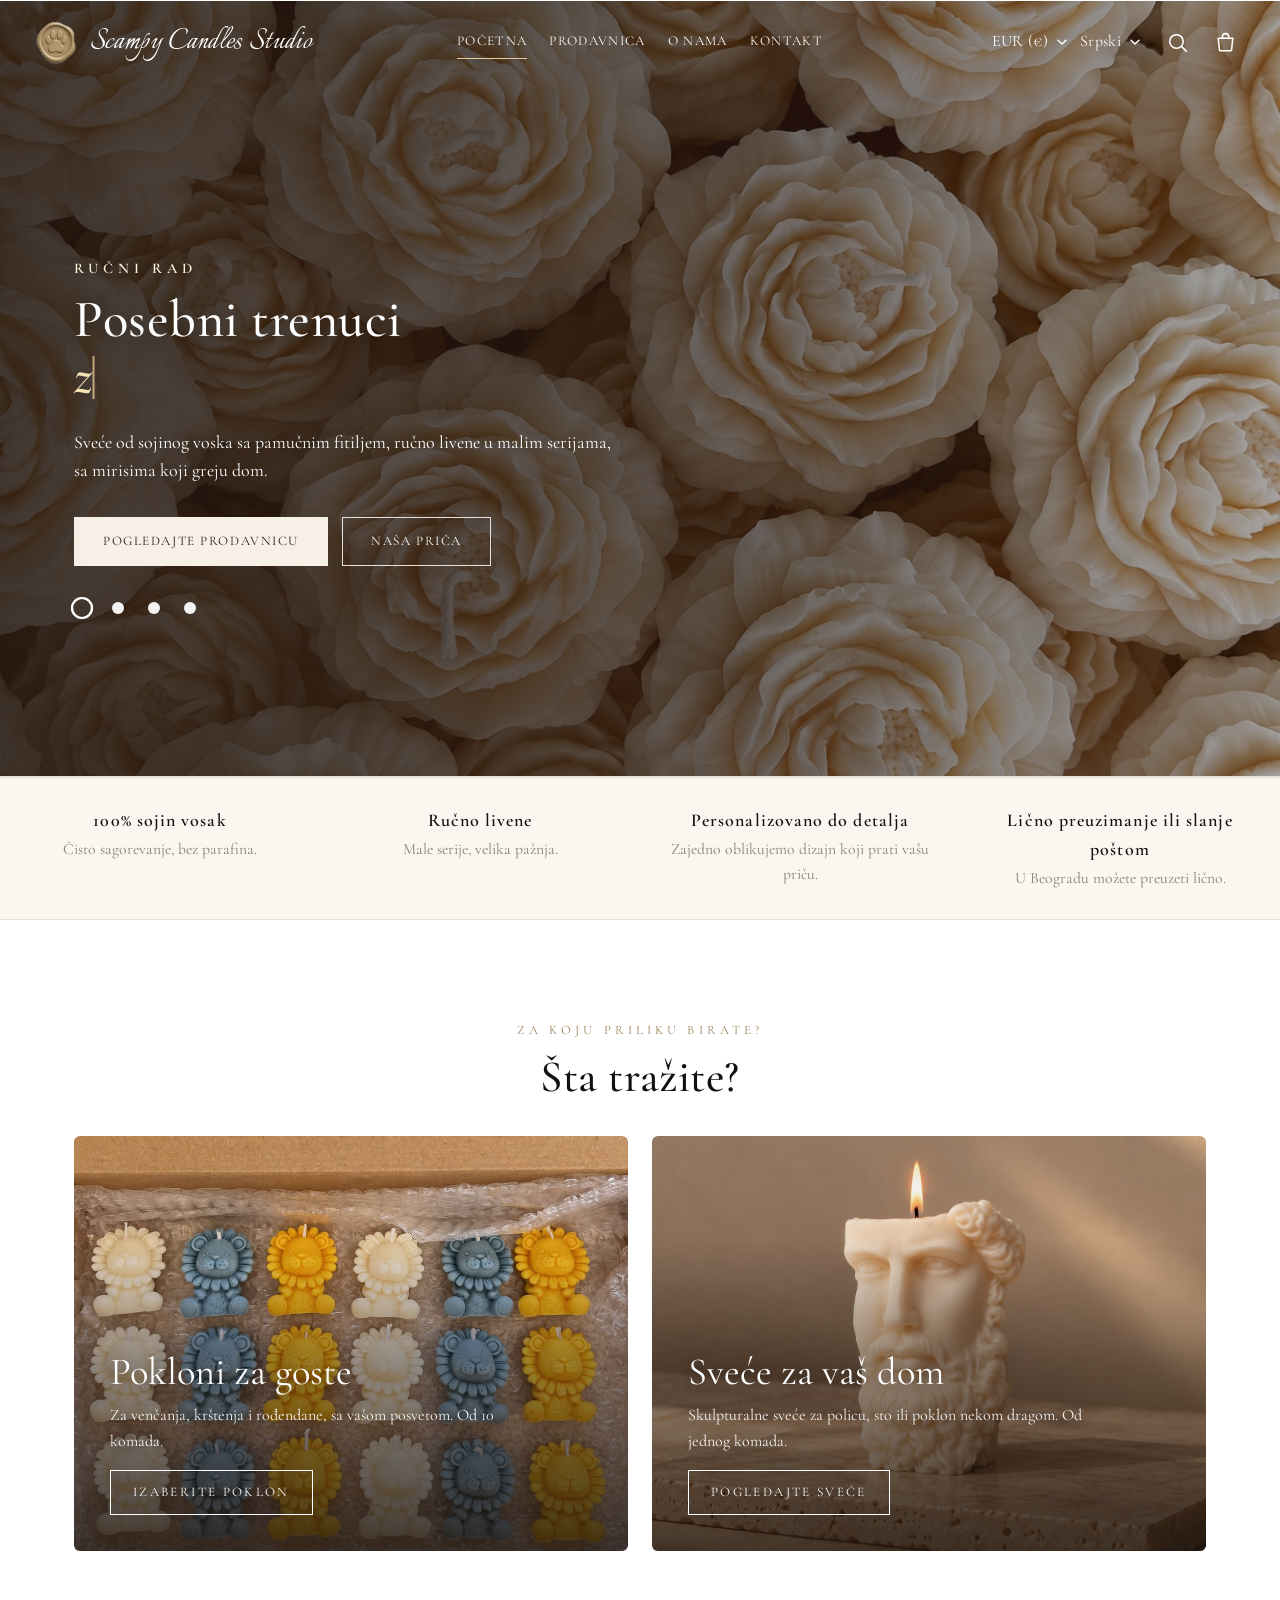
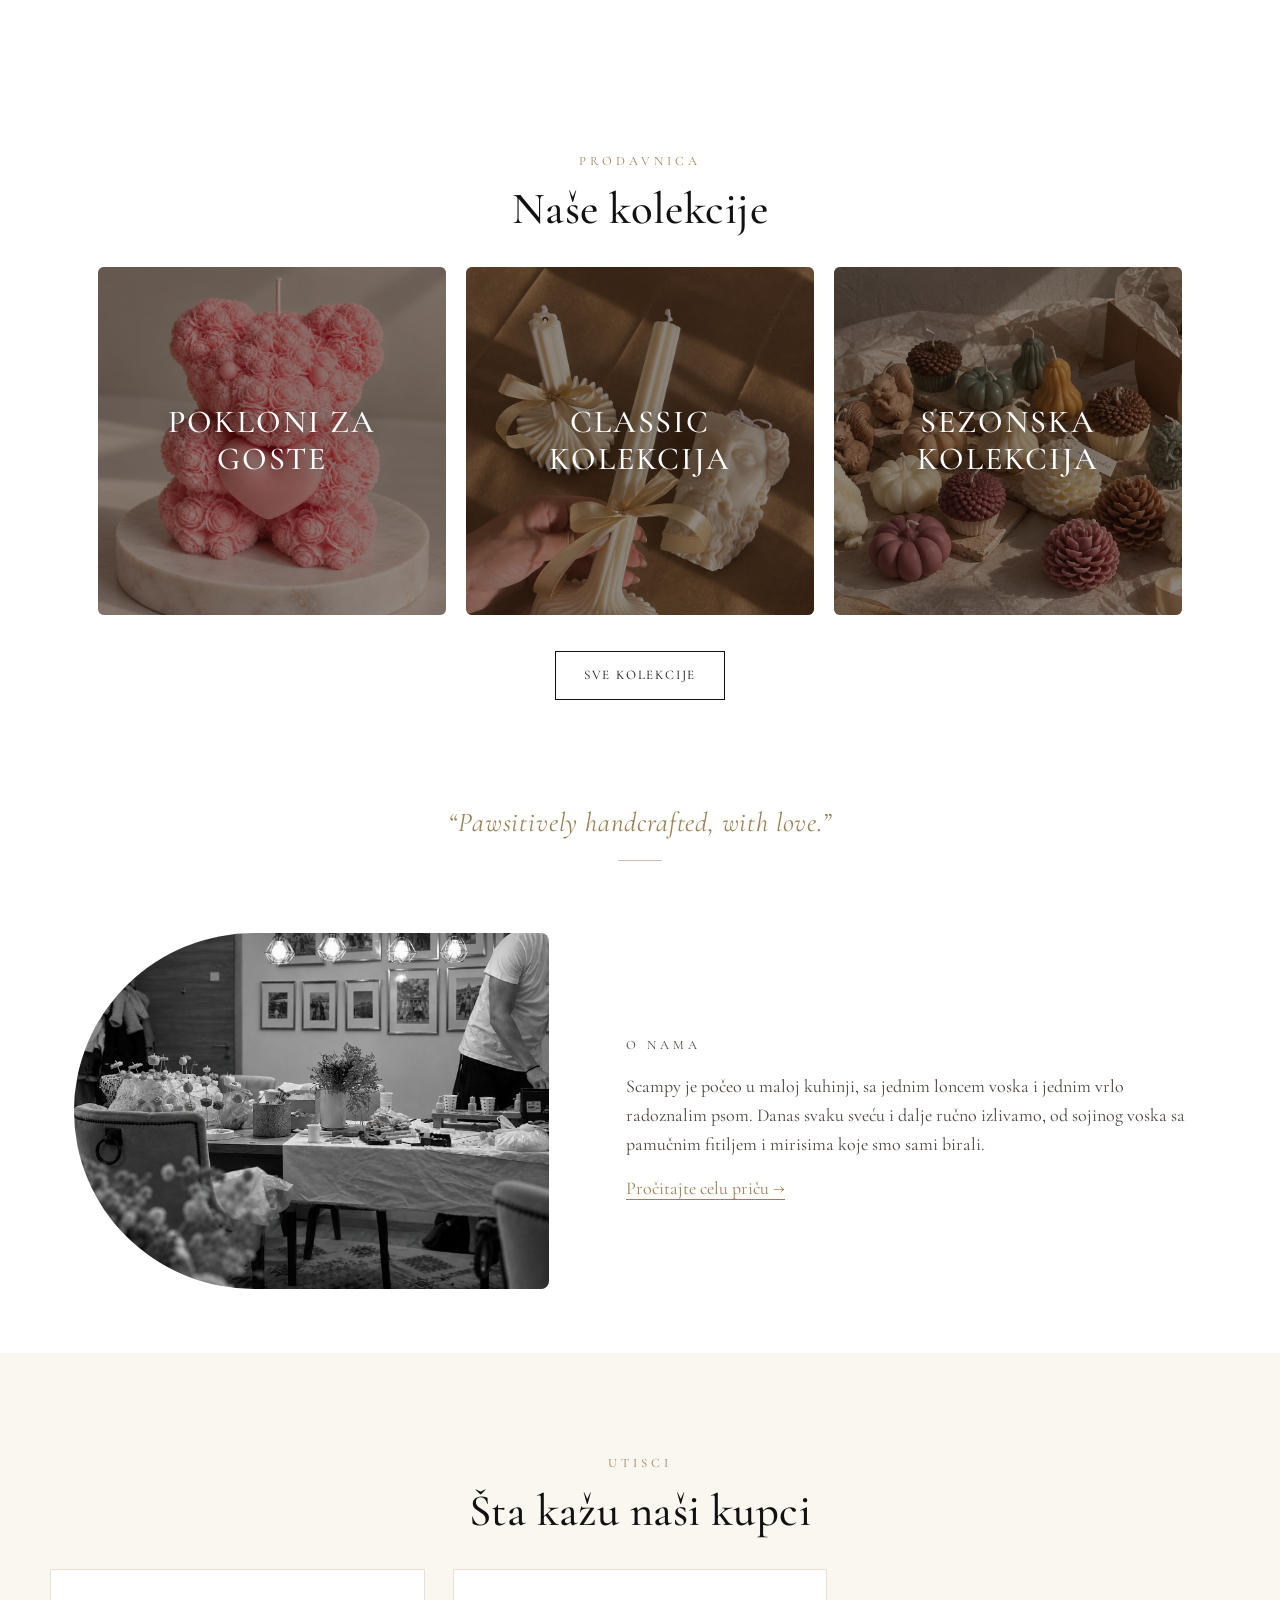
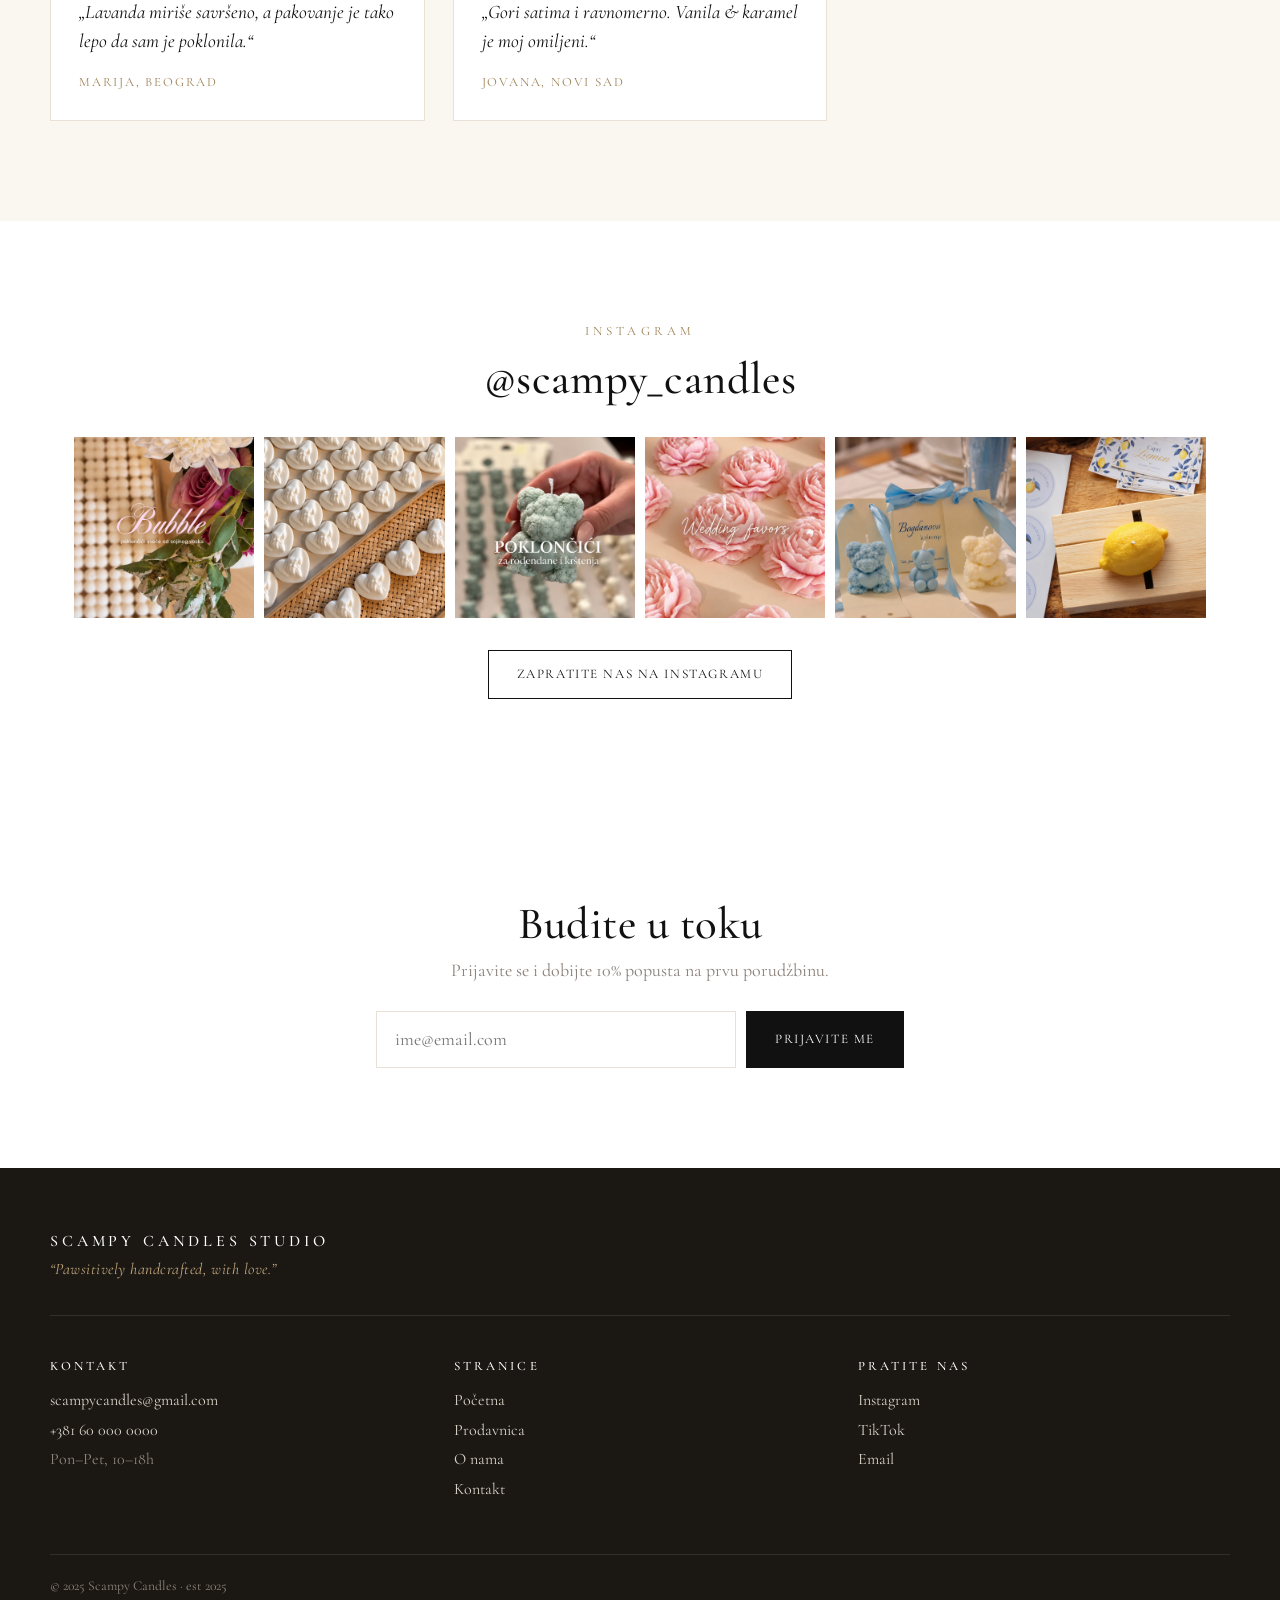
==== index.html @ 550a3b6f "feat: 'Šta tražite?' on the home page: two photo cards, gifts for guests or candles for the home Co-" ====
<!doctype html>
<html lang="sr">
<head>
  <meta charset="utf-8">
  <meta name="viewport" content="width=device-width, initial-scale=1">
  <link rel="icon" href="assets/seal.png">
  <title>Scampy Candles · Ručno rađene sojine sveće</title>
  <meta name="description" content="Ručno rađene sojine sveće. Pawsitively handcrafted, with love.">
  <link rel="preconnect" href="https://fonts.googleapis.com">
  <link rel="preconnect" href="https://fonts.gstatic.com" crossorigin>
  <link href="https://fonts.googleapis.com/css2?family=Cormorant+Garamond:ital,wght@0,400;0,500;0,600;1,400&family=Italianno&display=swap" rel="stylesheet">
  <link rel="stylesheet" href="style.css">
  <script src="i18n.js"></script>
  <!-- First visit in this browser session: the hero title types itself in (pages.js) -->
  <script>try { if (!sessionStorage.getItem('sc.typed') && !matchMedia('(prefers-reduced-motion: reduce)').matches) document.documentElement.classList.add('type-intro'); } catch (e) {}</script>
</head>
<body data-page="home">

  <header class="header" id="site-header"></header>

  <main>
    <div class="hero-wrap hero-wrap--photo">
      <div class="hero-bg" aria-hidden="true"><span style="background-image:url(assets/hero/hero1-landscape.jpg)"></span><span style="background-image:url(assets/hero/hero2-landscape.jpg)"></span><span style="background-image:url(assets/hero/hero3-landscape.jpg)"></span><span style="background-image:url(assets/hero/hero4-landscape.jpg)"></span></div>
    <section class="hero">
      <div class="hero__text">
        <p class="eyebrow">Ručni rad</p>
        <h2 class="hero__title">Posebni trenuci<br><em>zaslužuju posebne detalje.</em></h2>
        <p class="hero__lead">Sveće od sojinog voska sa pamučnim fitiljem, ručno livene u malim serijama, sa mirisima koji greju dom.</p>
        <div class="hero__cta">
          <a class="btn btn--solid" href="kolekcije.html">Pogledajte prodavnicu</a>
          <a class="btn btn--ghost" href="o-nama.html">Naša priča</a>
        </div>
        <div class="hero-dots" id="hero-dots" role="group" aria-label="Slike"></div>
      </div>
      <div class="hero__art" aria-hidden="true">
        <div class="hero__glow"></div>
        <img class="hero__seal" src="assets/seal.png" alt="" width="270" height="270">
        <span class="hero__est">est 2025</span>
      </div>
    </section>
    </div>

    <section class="features" aria-label="Zašto Scampy">
      <div><strong>100% sojin vosak</strong><span>Čisto sagorevanje, bez parafina.</span></div>
      <div><strong>Ručno livene</strong><span>Male serije, velika pažnja.</span></div>
      <div><strong>Personalizovano do detalja</strong><span>Zajedno oblikujemo dizajn koji prati vašu priču.</span></div>
      <div><strong>Lično preuzimanje ili slanje poštom</strong><span>U Beogradu možete preuzeti lično.</span></div>
    </section>

    <!-- Two ways in: candles as gifts for guests, or candles for your own home -->
    <section class="section paths">
      <header class="section__head">
        <p class="eyebrow">Za koju priliku birate?</p>
        <h2 class="section__title">Šta tražite?</h2>
      </header>
      <div class="paths__grid">
        <a class="path" href="prodavnica.html?c=pokloni">
          <img src="assets/products/lavic-4.jpg" alt="" loading="lazy" style="--pos: 50% 78%">
          <span class="path__body">
            <span class="path__name">Pokloni za goste</span>
            <span class="path__text">Za venčanja, krštenja i rođendane, sa vašom posvetom. Od 10 komada.</span>
            <span class="path__btn">Izaberite poklon</span>
          </span>
        </a>
        <a class="path" href="prodavnica.html?c=classic">
          <img src="assets/products/zevs-1.jpg" alt="" loading="lazy" style="--pos: 50% 62%">
          <span class="path__body">
            <span class="path__name">Sveće za vaš dom</span>
            <span class="path__text">Skulpturalne sveće za policu, sto ili poklon nekom dragom. Od jednog komada.</span>
            <span class="path__btn">Pogledajte sveće</span>
          </span>
        </a>
      </div>
    </section>

    <section class="section">
      <header class="section__head">
        <p class="eyebrow">Prodavnica</p>
        <h2 class="section__title">Naše kolekcije</h2>
      </header>
      <div class="collections" id="home-collections"></div>
      <p class="center"><a class="btn btn--ghost" href="kolekcije.html">Sve kolekcije</a></p>
    </section>

    <p class="motto">“Pawsitively handcrafted, with love.”</p>

    <section class="story story--compact">
      <div class="story__art">
        <img src="assets/o-nama-radionica-cb.jpg" alt="Sto u radionici prepun ručno rađenih sveća u obliku cveća" loading="lazy">
      </div>
      <div class="story__text">
        <p class="eyebrow">O nama</p>
        <p>Scampy je počeo u maloj kuhinji, sa jednim loncem voska i jednim vrlo radoznalim psom. Danas svaku sveću i dalje ručno izlivamo, od sojinog voska sa pamučnim fitiljem i mirisima koje smo sami birali.</p>
        <p><a class="link" href="o-nama.html">Pročitajte celu priču →</a></p>
      </div>
    </section>

    <section class="section section--tint" aria-label="Utisci">
      <header class="section__head">
        <p class="eyebrow">Utisci</p>
        <h2 class="section__title">Šta kažu naši kupci</h2>
      </header>
      <div class="quotes">
        <blockquote><p>„Lavanda miriše savršeno, a pakovanje je tako lepo da sam je poklonila.“</p><cite>Marija, Beograd</cite></blockquote>
        <blockquote><p>„Gori satima i ravnomerno. Vanila&nbsp;&amp;&nbsp;karamel je moj omiljeni.“</p><cite>Jovana, Novi Sad</cite></blockquote>
      </div>
    </section>

    <section class="section insta" aria-label="Instagram">
      <header class="section__head">
        <p class="eyebrow">Instagram</p>
        <h2 class="section__title">@scampy_candles</h2>
      </header>
      <div class="insta__grid" id="insta"></div>
      <p class="center"><a class="btn btn--ghost" href="https://www.instagram.com/scampy_candles/" target="_blank" rel="noopener">Zapratite nas na Instagramu</a></p>
    </section>

    <section class="newsletter">
      <h2 class="section__title">Budite u toku</h2>
      <p>Prijavite se i dobijte 10% popusta na prvu porudžbinu.</p>
      <form class="newsletter__form" id="newsletter">
        <input type="email" required placeholder="ime@email.com" aria-label="Email">
        <button class="btn btn--solid" type="submit">Prijavite me</button>
      </form>
      <p class="newsletter__ok" id="newsletter-ok" hidden>Hvala! Javljamo se uskoro 🐾</p>
    </section>
  </main>

  <footer class="footer" id="site-footer"></footer>

  <script src="site.js"></script>
  <script src="pages.js"></script>
</body>
</html>
---- style.css ----
:root {
  --bg: #ffffff;
  --ink: #111111;
  --muted: #8a7f78;
  --gold: #c2a67b;
  --ease: cubic-bezier(.22, .61, .36, 1);
}

* { box-sizing: border-box; margin: 0; padding: 0; }

html { height: 100%; }
body { min-height: 100%; }

body {
  background: var(--bg);
  color: var(--ink);
  font-family: "Cormorant Garamond", Georgia, serif;
}

/* ---------- Base ---------- */

:root {
  --cream: #faf6f0;
  --line: #e9e1d5;
  --gold-deep: #9c8156;
  --display: "Cormorant Garamond", Georgia, serif;
  --maxw: 1180px;
  --header-h: 68px;
}

html { scroll-behavior: smooth; scroll-padding-top: calc(var(--header-h) + 8px); }
body { font-size: 1.125rem; line-height: 1.6; -webkit-font-smoothing: antialiased; }
body.no-scroll { overflow: hidden; }
a { color: inherit; text-decoration: none; }
img { display: block; max-width: 100%; }
button { font: inherit; color: inherit; cursor: pointer; background: none; border: 0; }
.muted { color: var(--muted); }

.eyebrow {
  font-size: .8rem;
  letter-spacing: .32em;
  text-transform: uppercase;
  color: var(--gold-deep);
  margin-bottom: 12px;
}

.btn {
  display: inline-flex;
  align-items: center;
  justify-content: center;
  padding: 13px 28px;
  border: 1px solid var(--ink);
  letter-spacing: .12em;
  text-transform: uppercase;
  font-size: .82rem;
  transition: background .25s, color .25s, border-color .25s;
}
.btn--solid { background: var(--ink); color: #fff; }
.btn--solid:hover { background: var(--gold-deep); border-color: var(--gold-deep); }
.btn--ghost:hover { background: var(--ink); color: #fff; }
.btn--small { padding: 8px 16px; font-size: .72rem; }
.btn--small:hover { background: var(--ink); color: #fff; }
.btn--block { width: 100%; }
.btn:disabled { opacity: .4; cursor: not-allowed; }

.icon-btn {
  position: relative;
  display: grid;
  place-items: center;
  width: 40px;
  height: 40px;
  border-radius: 50%;
  transition: background .2s;
}
.icon-btn:hover { background: var(--cream); }

:focus-visible { outline: 2px solid var(--gold-deep); outline-offset: 2px; }

/* ---------- Header ---------- */

.header {
  position: sticky;
  top: 0;
  z-index: 50;
  background: rgba(255, 255, 255, .88);
  backdrop-filter: saturate(1.4) blur(12px);
  -webkit-backdrop-filter: saturate(1.4) blur(12px);
  border-bottom: 1px solid transparent;
  transition: border-color .25s, box-shadow .25s;
}
.header.is-scrolled { border-color: var(--line); box-shadow: 0 4px 20px rgba(60, 40, 10, .05); }

.header__bar {
  height: var(--header-h);
  padding: 0 clamp(16px, 2.5vw, 32px);
  display: grid;
  grid-template-columns: auto 1fr auto;
  align-items: center;
  gap: 16px;
}

.brand { display: flex; align-items: center; gap: 10px; grid-column: 1; grid-row: 1; }
.brand span { font-family: var(--display); font-size: 1.55rem; font-weight: 600; letter-spacing: .04em; line-height: 1; white-space: nowrap; }

.nav { grid-column: 2; grid-row: 1; display: flex; gap: 28px; margin-left: clamp(20px, 4vw, 56px); }
.nav a {
  position: relative;
  font-size: .85rem;
  letter-spacing: .16em;
  text-transform: uppercase;
  padding: 6px 0;
}
.nav a::after {
  content: "";
  position: absolute; left: 0; right: 100%; bottom: 0;
  height: 1px; background: var(--gold-deep);
  transition: right .3s var(--ease);
}
.nav a:hover::after, .nav a.is-active::after { right: 0; }

.header__actions { grid-column: 3; grid-row: 1; justify-self: end; display: flex; align-items: center; gap: 4px; }

.currency {
  display: inline-flex;
  border: 1px solid var(--line);
  border-radius: 999px;
  padding: 2px;
  margin-right: 8px;
}
.currency button {
  padding: 4px 11px;
  border-radius: 999px;
  font-size: .72rem;
  letter-spacing: .1em;
  color: var(--muted);
  transition: background .2s, color .2s;
}
.currency button.is-active { background: var(--ink); color: #fff; }

.cart-count {
  position: absolute;
  top: 2px; right: 0;
  min-width: 18px; height: 18px;
  padding: 0 5px;
  border-radius: 9px;
  background: var(--gold-deep);
  color: #fff;
  font-size: .7rem;
  line-height: 18px;
  text-align: center;
}
.cart-btn.bump { animation: bump .4s var(--ease); }
@keyframes bump { 40% { transform: scale(1.18); } }

.menu-btn { display: none; }

.search { border-top: 1px solid var(--line); background: #fff; }
.search[hidden] { display: none; }
.search input {
  display: block;
  width: 100%;
  max-width: var(--maxw);
  margin: 0 auto;
  padding: 16px 24px;
  border: 0;
  outline: 0;
  font: inherit;
  font-style: italic;
  background: transparent;
}

/* ---------- Hero ---------- */

.hero {
  max-width: var(--maxw);
  margin: 0 auto;
  padding: clamp(48px, 9vw, 110px) 24px clamp(48px, 8vw, 90px);
  display: grid;
  grid-template-columns: 1.1fr .9fr;
  align-items: center;
  gap: 40px;
}
.hero__title {
  font-family: var(--display);
  font-weight: 400;
  font-size: clamp(3.2rem, 8.5vw, 6.8rem);
  line-height: 1.02;
  margin-bottom: 22px;
}
.hero__title em { font-style: italic; color: var(--gold-deep); }
.hero__lead { max-width: 30em; color: #4b443d; margin-bottom: 32px; }
.hero__cta { display: flex; flex-wrap: wrap; gap: 14px; }

.hero__art { position: relative; display: grid; place-items: center; aspect-ratio: 1; }
.hero__glow {
  position: absolute; inset: 6%;
  border-radius: 50%;
  background: radial-gradient(circle at 50% 45%, #f6ead3 0%, #faf6f0 55%, transparent 72%);
}
.hero__seal {
  position: relative;
  width: 58%;
  filter: drop-shadow(0 22px 30px rgba(150, 120, 70, .28));
  animation: float 6s ease-in-out infinite;
}
.hero__est {
  position: absolute; bottom: 8%;
  font-style: italic; letter-spacing: .1em; color: var(--muted);
}
@keyframes float { 50% { transform: translateY(-10px) rotate(2deg); } }

/* ---------- Features ---------- */

.features {
  background: var(--cream);
  border-block: 1px solid var(--line);
  display: grid;
  grid-template-columns: repeat(4, 1fr);
  max-width: none;
}
.features > div {
  padding: 28px 20px;
  text-align: center;
  display: flex; flex-direction: column; gap: 2px;
}
.features strong { font-weight: 600; letter-spacing: .06em; }
.features span { color: var(--muted); font-size: .98rem; }

/* ---------- Sections ---------- */

.section { max-width: var(--maxw); margin: 0 auto; padding: clamp(56px, 8vw, 100px) 24px; }
.section--tint { max-width: none; background: var(--cream); }
.section--tint > * { max-width: var(--maxw); margin-inline: auto; }
.section__head { text-align: center; margin-bottom: 32px; }
.section__title {
  font-family: var(--display);
  font-weight: 400;
  font-size: clamp(2.3rem, 5vw, 3.4rem);
  line-height: 1.15;
}

/* ---------- Shop ---------- */

.filters { display: flex; flex-wrap: wrap; justify-content: center; gap: 10px; margin-bottom: 36px; }
.chip {
  padding: 7px 18px;
  border: 1px solid var(--line);
  border-radius: 999px;
  font-size: .85rem;
  letter-spacing: .08em;
  transition: all .2s;
}
.chip:hover { border-color: var(--gold-deep); }
.chip.is-active { background: var(--ink); border-color: var(--ink); color: #fff; }

.grid { display: grid; grid-template-columns: repeat(3, 1fr); gap: 28px; }
.empty { text-align: center; color: var(--muted); font-style: italic; }

.card { display: flex; flex-direction: column; }
.card__media {
  position: relative;
  aspect-ratio: 1;
  display: grid; place-items: center;
  background: color-mix(in srgb, var(--tone) 28%, #fff);
  overflow: hidden;
}
.card__media svg { width: 56%; transition: transform .5s var(--ease); }
.card:hover .card__media svg { transform: scale(1.07) translateY(-4px); }
.card__tag {
  position: absolute; top: 14px; left: 14px;
  background: #fff; padding: 3px 12px;
  font-size: .68rem; letter-spacing: .16em; text-transform: uppercase;
}
.card__body { padding: 16px 2px 0; }
.card__family { font-size: .78rem; letter-spacing: .14em; text-transform: uppercase; color: var(--muted); }
.card__name { font-size: 1.35rem; font-weight: 500; line-height: 1.25; margin: 2px 0 10px; }
.card__row { display: flex; align-items: center; justify-content: space-between; gap: 12px; }
.card__price { font-size: 1.15rem; font-weight: 600; }

/* ---------- Story ---------- */

.story {
  max-width: var(--maxw);
  margin: 0 auto;
  padding: clamp(56px, 8vw, 100px) 24px;
  display: grid;
  grid-template-columns: .9fr 1.1fr;
  gap: clamp(32px, 6vw, 80px);
  align-items: center;
}
.story__art {
  aspect-ratio: 1;
  display: grid; place-items: center;
  background: linear-gradient(145deg, #f3e7d0, #e7d3ad);
  border-radius: 50% 50% 8px 8px / 38% 38% 8px 8px;
}
.paw { width: 42%; color: rgba(255, 255, 255, .85); }
.story__text p { margin-top: 16px; color: #4b443d; }
.stats { display: flex; gap: 36px; list-style: none; margin-top: 32px; }
.stats strong { display: block; font-size: 2rem; font-weight: 500; line-height: 1.1; color: var(--gold-deep); }
.stats span { font-size: .85rem; letter-spacing: .1em; text-transform: uppercase; color: var(--muted); }

/* ---------- Quotes ---------- */

.quotes { display: grid; grid-template-columns: repeat(3, 1fr); gap: 28px; }
.quotes blockquote { background: #fff; border: 1px solid var(--line); padding: 28px; }
.quotes p { font-size: 1.2rem; font-style: italic; line-height: 1.5; }
.quotes cite { display: block; margin-top: 16px; font-style: normal; font-size: .8rem; letter-spacing: .14em; text-transform: uppercase; color: var(--gold-deep); }

/* ---------- Newsletter ---------- */

.newsletter { text-align: center; padding: clamp(56px, 8vw, 100px) 24px; }
.newsletter p { color: var(--muted); margin-top: 6px; }
.newsletter__form { display: flex; justify-content: center; gap: 10px; margin-top: 26px; flex-wrap: wrap; }
.newsletter__form input {
  width: min(360px, 100%);
  padding: 13px 18px;
  border: 1px solid var(--line);
  font: inherit;
  outline: 0;
}
.newsletter__form input:focus { border-color: var(--gold-deep); }
.newsletter__form[hidden], .newsletter__ok[hidden] { display: none; }
.newsletter__ok { color: var(--gold-deep) !important; font-size: 1.2rem; margin-top: 24px; }

/* ---------- Footer ---------- */

.footer { background: #1b1814; color: #d9d2c7; padding: 64px 24px 28px; }
.footer__grid { max-width: var(--maxw); margin: 0 auto; display: grid; grid-template-columns: 1.4fr 1fr 1fr 1fr; gap: 32px; }
.footer__brand { font-family: var(--display); font-size: 2.2rem; color: #fff; line-height: 1.2; }
.footer h3 { font-weight: 500; font-size: .8rem; letter-spacing: .24em; text-transform: uppercase; color: #fff; margin-bottom: 12px; }
.footer p { margin-bottom: 4px; font-size: 1rem; }
.footer a:hover { color: #fff; text-decoration: underline; }
.footer .muted { color: #8f877b; }
.footer__copy { max-width: var(--maxw); margin: 48px auto 0; padding-top: 20px; border-top: 1px solid #332e27; font-size: .85rem !important; color: #8f877b; }

/* ---------- Cart drawer ---------- */

.overlay {
  position: fixed; inset: 0; z-index: 60;
  background: rgba(20, 15, 8, .4);
  opacity: 0; transition: opacity .3s;
}
.overlay.is-on { opacity: 1; }
.overlay[hidden] { display: none; }

.drawer {
  position: fixed; top: 0; right: 0; bottom: 0; z-index: 70;
  width: min(420px, 100%);
  background: #fff;
  display: flex; flex-direction: column;
  transform: translateX(100%);
  visibility: hidden;
  transition: transform .35s var(--ease), visibility .35s;
}
.drawer.is-open { transform: none; visibility: visible; }
.drawer__head { display: flex; align-items: center; justify-content: space-between; padding: 18px 20px 18px 24px; border-bottom: 1px solid var(--line); }
.drawer__head h2 { font-family: var(--display); font-weight: 400; font-size: 2rem; }
.drawer__items { flex: 1; overflow-y: auto; padding: 8px 24px; }
.drawer__empty { text-align: center; color: var(--muted); margin-top: 80px; }
.drawer__foot { padding: 20px 24px 24px; border-top: 1px solid var(--line); }
.drawer__total { display: flex; justify-content: space-between; font-size: 1.2rem; margin-bottom: 14px; }
.drawer__note { text-align: center; font-size: .82rem; margin-top: 10px; }

.line { display: grid; grid-template-columns: 64px 1fr auto; gap: 14px; padding: 16px 0; border-bottom: 1px solid var(--line); }
.line__thumb { width: 64px; height: 64px; display: grid; place-items: center; background: color-mix(in srgb, var(--tone) 28%, #fff); }
.line__thumb svg { width: 70%; }
.line__info { display: flex; flex-direction: column; line-height: 1.3; }
.line__info .muted { font-size: .9rem; }
.line__sum { font-weight: 600; }
.qty { display: inline-flex; align-items: center; gap: 4px; margin-top: 8px; width: max-content; border: 1px solid var(--line); }
.qty button { width: 28px; height: 28px; font-size: 1.1rem; }
.qty button:hover { background: var(--cream); }
.qty span { min-width: 24px; text-align: center; font-size: .95rem; }

/* ---------- Toast ---------- */

.toast {
  position: fixed; left: 50%; bottom: 24px; z-index: 80;
  transform: translate(-50%, 20px);
  background: var(--ink); color: #fff;
  padding: 11px 22px; font-size: .95rem;
  opacity: 0; pointer-events: none;
  transition: opacity .25s, transform .25s;
}
.toast.is-on { opacity: 1; transform: translate(-50%, 0); }

/* ---------- Responsive ---------- */

@media (max-width: 960px) {
  .grid { grid-template-columns: repeat(2, 1fr); }
  .features { grid-template-columns: repeat(2, 1fr); }
  .quotes { grid-template-columns: 1fr; }
  .footer__grid { grid-template-columns: 1fr 1fr; }
}

@media (max-width: 820px) {
  .menu-btn { display: grid; grid-column: 4; grid-row: 1; margin-right: -8px; }
  .header__bar { grid-template-columns: auto 1fr auto auto; }
  .nav { margin-left: 0; }
  .nav {
    position: absolute; top: var(--header-h); left: 0; right: 0;
    flex-direction: column; gap: 0;
    background: #fff; border-bottom: 1px solid var(--line);
    padding: 8px 24px 16px;
    display: none;
  }
  .nav.is-open { display: flex; }
  .nav a { padding: 12px 0; }
  .nav a::after { display: none; }
  .hero { grid-template-columns: 1fr; text-align: center; }
  .hero__lead { margin-inline: auto; }
  .hero__cta { justify-content: center; }
  .hero__art { max-width: 340px; margin: 0 auto; order: -1; }
  .story { grid-template-columns: 1fr; }
  .story__art { max-width: 320px; margin: 0 auto; }
}

@media (max-width: 560px) {
  .brand span { display: none; }
  .header__bar { padding: 0 16px; }
  .currency { margin-right: 2px; }
  .grid { gap: 16px; }
  .card__row { flex-direction: column; align-items: flex-start; }
  .features { grid-template-columns: repeat(2, 1fr); }   /* phones: a 2 × 2 grid */
  .features > div { padding: 22px 12px; }
  /* dividers: thin gold lines that fade out towards their ends, with a small circle where they cross */
  .features { position: relative; grid-auto-rows: 1fr; }   /* equal rows, so the lines cross between them */
  .features::before, .features::after { content: ""; position: absolute; pointer-events: none; }
  .features::before {
    inset: 14px 0;
    background:
      linear-gradient(to bottom, transparent, rgba(194, 166, 123, .55) 30%, rgba(194, 166, 123, .55) 70%, transparent) center / 1px 100% no-repeat,
      linear-gradient(to right, transparent, rgba(194, 166, 123, .55) 25%, rgba(194, 166, 123, .55) 75%, transparent) center / calc(100% - 28px) 1px no-repeat;
  }
  .features::after {
    left: 50%; top: 50%; width: 9px; height: 9px; border-radius: 50%;
    transform: translate(-50%, -50%);
    background: var(--cream); border: 1px solid rgba(194, 166, 123, .8);
  }
  .features strong { font-size: .95rem; letter-spacing: .04em; line-height: 1.3; }
  .features span { font-size: .88rem; line-height: 1.4; margin-top: 4px; }
  .stats { gap: 22px; }
}

@media (prefers-reduced-motion: reduce) {
  .hero__seal { animation: none; }
  html { scroll-behavior: auto; }
}

/* ======================================================
   Multi-page additions
   ====================================================== */

#site-header { min-height: var(--header-h); }

.center { text-align: center; }
.link { color: var(--gold-deep); border-bottom: 1px solid currentColor; }
.link:hover { color: var(--ink); }
.section--flush { padding-top: 8px; }
.story--compact { padding-block: clamp(32px, 5vw, 64px); }
.section + .center, .grid + .center { margin-top: 36px; }
.result-count { font-size: .95rem; margin: -14px 0 24px; }
.card__media { color: inherit; }
.card__name a:hover { color: var(--gold-deep); }
.line__info a:hover { color: var(--gold-deep); }

.nav a.is-active::after { right: 0; }

.btn--lg { padding: 17px 28px; font-size: .9rem; }
a.btn.is-disabled { opacity: .4; pointer-events: none; }

/* page heading */
.page-head {
  max-width: 760px;
  margin: 0 auto;
  padding: clamp(40px, 7vw, 80px) 24px clamp(24px, 4vw, 40px);
  text-align: center;
}
.page-head__title {
  font-family: var(--display);
  font-weight: 400;
  font-size: clamp(2.8rem, 7vw, 4.6rem);
  line-height: 1.1;
  margin-bottom: 8px;
}
.page-head p + p { margin-top: 4px; }

.crumbs { max-width: var(--maxw); margin: 0 auto; padding: 22px 24px 0; font-size: .85rem; letter-spacing: .08em; color: var(--muted); }
.crumbs a:hover { color: var(--ink); }
.crumbs span { color: var(--ink); }

/* product page */
.pdp {
  max-width: var(--maxw);
  margin: 0 auto;
  padding: 28px 24px clamp(48px, 7vw, 90px);
  display: grid;
  grid-template-columns: 1fr 1fr;
  gap: clamp(28px, 6vw, 80px);
  align-items: start;
}
.pdp__media {
  position: relative;
  aspect-ratio: 1;
  display: grid; place-items: center;
  background: color-mix(in srgb, var(--tone) 28%, #fff);
}
.pdp__media svg { width: 54%; }
.pdp__name { font-family: var(--display); font-weight: 400; font-size: clamp(2.6rem, 5vw, 3.8rem); line-height: 1.1; }
.pdp__price { font-size: 1.6rem; font-weight: 600; margin: 6px 0 14px; }
.pdp__desc { color: #4b443d; margin-bottom: 22px; }
.notes { border-top: 1px solid var(--line); margin-bottom: 26px; }
.notes > div { display: flex; justify-content: space-between; gap: 16px; padding: 10px 0; border-bottom: 1px solid var(--line); }
.notes dt { color: var(--muted); font-size: .85rem; letter-spacing: .12em; text-transform: uppercase; align-self: center; }
.notes dd { text-align: right; }
.pdp__buy { display: flex; gap: 14px; flex-wrap: wrap; align-items: stretch; }
.qty--lg { margin-top: 0; }
.qty--lg button { width: 44px; height: 100%; min-height: 44px; font-size: 1.2rem; }
.qty--lg span { min-width: 36px; font-size: 1.05rem; }
.pdp__ship { margin-top: 16px; font-size: .95rem; }

.notfound { text-align: center; padding: 60px 24px; display: flex; flex-direction: column; align-items: center; gap: 18px; color: var(--muted); }
.notfound[hidden] { display: none; }

/* about */
.values { display: grid; grid-template-columns: repeat(3, 1fr); gap: 28px; }
.values h3 { font-size: 1.4rem; font-weight: 500; margin-bottom: 6px; }
.values p { color: #4b443d; }

/* forms */
.form { display: flex; flex-direction: column; gap: 18px; }
.form fieldset { border: 0; display: flex; flex-direction: column; gap: 16px; }
.form legend { font-family: var(--display); font-size: 2rem; margin-bottom: 8px; padding: 0; }
.row { display: grid; grid-template-columns: 1fr 1fr; gap: 16px; }
.field { display: flex; flex-direction: column; gap: 6px; }
.field label { font-size: .8rem; letter-spacing: .14em; text-transform: uppercase; color: var(--muted); }
.field input, .field textarea {
  width: 100%;
  padding: 13px 14px;
  border: 1px solid var(--line);
  background: #fff;
  font: inherit;
  outline: 0;
  border-radius: 0;
  transition: border-color .2s;
}
.field input:focus, .field textarea:focus { border-color: var(--gold-deep); }
.field input:user-invalid, .field textarea:user-invalid { border-color: #c0392b; }
.hint { font-size: .9rem; }

.pay {
  display: flex; gap: 14px; align-items: flex-start;
  padding: 16px 18px;
  border: 1px solid var(--gold-deep);
  background: var(--cream);
  cursor: pointer;
}
.pay input { margin-top: 6px; accent-color: var(--gold-deep); }
.pay strong { display: block; font-weight: 600; }
.pay small { color: var(--muted); font-size: .95rem; }

/* contact */
.contact {
  max-width: 980px; margin: 0 auto;
  padding: 16px 24px clamp(56px, 8vw, 100px);
  display: grid; grid-template-columns: .8fr 1.2fr; gap: clamp(28px, 6vw, 72px);
}
.contact__info h2 { font-family: var(--display); font-weight: 400; font-size: 2.2rem; margin-bottom: 12px; }
.contact__info p { margin-bottom: 14px; }
.contact__info a { color: var(--gold-deep); }
.contact__info a:hover { text-decoration: underline; }

/* checkout */
.checkout {
  max-width: 1040px; margin: 0 auto;
  padding: 8px 24px clamp(56px, 8vw, 100px);
  display: grid; grid-template-columns: 1.2fr .8fr; gap: clamp(28px, 5vw, 64px);
  align-items: start;
}
.checkout[hidden] { display: none; }
.summary { background: var(--cream); border: 1px solid var(--line); padding: 24px; }
.checkout .summary { position: sticky; top: calc(var(--header-h) + 20px); }
.summary h2 { font-family: var(--display); font-weight: 400; font-size: 2rem; margin-bottom: 8px; }
.sum-line { display: grid; grid-template-columns: 56px 1fr auto; gap: 14px; align-items: center; padding: 12px 0; border-bottom: 1px solid var(--line); line-height: 1.3; }
.sum-line--plain { grid-template-columns: 1fr auto; }
.sum-line .line__thumb { position: relative; width: 56px; height: 56px; }
.sum-qty {
  position: absolute; top: -7px; right: -7px;
  min-width: 20px; height: 20px; padding: 0 5px;
  border-radius: 10px; background: var(--ink); color: #fff;
  font-size: .72rem; line-height: 20px; text-align: center;
}
.totals { margin-top: 12px; }
.totals > div { display: flex; justify-content: space-between; padding: 5px 0; }
.totals dt { color: var(--muted); }
.totals__grand { border-top: 1px solid var(--line); margin-top: 8px; padding-top: 12px !important; font-size: 1.3rem; }
.totals__grand dt { color: var(--ink); }
.totals__grand dd { font-weight: 600; }
.summary .hint { margin-top: 10px; }

/* thanks */
.thanks__seal { margin: 0 auto 10px; filter: drop-shadow(0 8px 14px rgba(150, 120, 70, .3)); }
.thanks { max-width: 920px; margin: 0 auto; padding: 8px 24px clamp(56px, 8vw, 100px); display: grid; grid-template-columns: 1.2fr .8fr; gap: 28px; align-items: start; }
.thanks__cta { margin-top: 22px; }

@media (max-width: 820px) {
  .pdp, .contact, .checkout, .thanks, .values { grid-template-columns: 1fr; }
  .checkout .summary { position: static; order: -1; }
  .row { grid-template-columns: 1fr; }
}

/* ---------- Printed display type ---------- */
.hero__title, .section__title, .page-head__title, .pdp__name,
.footer__brand, .drawer__head h2, .summary h2, .contact__info h2, .form legend {
  font-weight: 500;
  letter-spacing: .01em;
}
.hero__title { font-size: clamp(2.9rem, 7vw, 5.6rem); line-height: 1.05; }
.page-head__title { font-size: clamp(2.4rem, 6vw, 3.8rem); }
.pdp__name { font-size: clamp(2.2rem, 4.5vw, 3.2rem); }
.section__title { font-size: clamp(2rem, 4.5vw, 2.8rem); }
.footer__brand { font-size: 1.8rem; }
.form legend { font-size: 1.6rem; }
.summary h2, .contact__info h2, .drawer__head h2 { font-size: 1.7rem; }

/* ---------- Instagram ---------- */
.insta__grid { display: grid; grid-template-columns: repeat(6, 1fr); gap: 10px; margin-bottom: 32px; }
.insta__tile {
  position: relative;
  aspect-ratio: 1;
  display: grid; place-items: center;
  overflow: hidden;
  background: linear-gradient(145deg, #f3e7d0, #e7d3ad);
  color: rgba(255, 255, 255, .85);
}
.insta__tile:nth-child(even) { background: linear-gradient(145deg, #f1e3e0, #e8cfc9); }
.insta__tile svg { width: 34%; transition: transform .4s var(--ease); }
.insta__tile img { width: 100%; height: 100%; object-fit: cover; transition: transform .5s var(--ease); }
.insta__tile:hover svg, .insta__tile:hover img { transform: scale(1.08); }
@media (max-width: 820px) { .insta__grid { grid-template-columns: repeat(3, 1fr); } }

/* ---------- Gift candles: options, tiers, quantity input ---------- */

.card__price { display: flex; flex-direction: column; line-height: 1.2; }
.card__bulk { font-size: .8rem; font-weight: 400; color: var(--gold-deep); letter-spacing: .02em; }

.qty input {
  width: 52px; height: 28px;
  border: 0; border-inline: 1px solid var(--line);
  text-align: center; font: inherit; font-size: .95rem;
  background: transparent; outline: 0;
  -moz-appearance: textfield; appearance: textfield;
}
.qty input::-webkit-outer-spin-button, .qty input::-webkit-inner-spin-button { -webkit-appearance: none; margin: 0; }
.qty input:focus { background: var(--cream); }
.qty--lg input { width: 72px; height: 44px; font-size: 1.1rem; }

.line__opts { font-size: .88rem; color: #4b443d; line-height: 1.35; margin: 2px 0; }
.line__remove { align-self: flex-start; margin-top: 6px; font-size: .82rem; color: var(--muted); text-decoration: underline; }
.line__remove:hover { color: var(--ink); }

.pdp__price small { font-size: 1rem; font-weight: 400; color: var(--muted); }
.tiers { display: grid; grid-template-columns: 1fr 1fr; gap: 10px; margin-bottom: 8px; }
.tiers > div {
  display: flex; flex-direction: column; gap: 2px;
  padding: 10px 14px;
  border: 1px solid var(--line);
  color: var(--muted);
}
.tiers > div.is-on { border-color: var(--gold-deep); background: var(--cream); color: var(--ink); }
.tiers span { font-size: .8rem; letter-spacing: .12em; text-transform: uppercase; }
.tiers strong { font-size: 1.2rem; font-weight: 600; }
.pdp__hint { font-size: .98rem; color: var(--gold-deep); margin-bottom: 4px; }
.pdp__total { margin-bottom: 18px; }

.opt { border: 0; margin: 0 0 20px; padding: 0; min-width: 0; }
.opt legend { font-size: .8rem; letter-spacing: .14em; text-transform: uppercase; color: var(--muted); margin-bottom: 10px; padding: 0; }
.opt__val { color: var(--ink); letter-spacing: .04em; text-transform: none; font-size: 1rem; margin-left: 6px; }
.opt__chips { display: flex; flex-wrap: wrap; gap: 8px; }
.opt__text {
  width: 100%; padding: 12px 14px;
  border: 1px solid var(--line); font: inherit; outline: 0; border-radius: 0; background: #fff;
}
.opt__text:focus { border-color: var(--gold-deep); }
.opt__count { display: block; text-align: right; font-size: .8rem; color: var(--muted); margin-top: 4px; }
.opt.has-error legend { color: #c0392b; }
.opt__err { color: #c0392b; font-size: .92rem; margin-top: 8px; }

.swatch {
  width: 34px; height: 34px; border-radius: 50%;
  background: var(--sw);
  border: 1px solid rgba(0, 0, 0, .18);
  box-shadow: 0 0 0 0 var(--gold-deep);
  transition: box-shadow .15s, transform .15s;
}
.swatch:hover { transform: scale(1.08); }
.swatch.is-active { box-shadow: 0 0 0 2px #fff, 0 0 0 4px var(--ink); }

.quick { display: flex; flex-wrap: wrap; gap: 8px; margin-top: 12px; }
.quick .chip { padding: 5px 14px; font-size: .8rem; }
.pdp__buy { margin-bottom: 0; }

/* ---------- Product page v2: lighter, with gallery ---------- */

.pdp { align-items: start; }
.pdp__gallery { position: sticky; top: calc(var(--header-h) + 20px); }
.pdp__media img, .card__media img { width: 100%; height: 100%; object-fit: cover; }
.pdp__thumbs { display: flex; gap: 10px; margin-top: 10px; }
.pdp__thumbs:empty { display: none; }
.thumb {
  width: 76px; aspect-ratio: 1;
  display: grid; place-items: center;
  background: color-mix(in srgb, var(--tone) 28%, #fff);
  border: 1px solid transparent;
  overflow: hidden;
  transition: border-color .2s;
}
.thumb svg { width: 82%; }
.thumb img { width: 100%; height: 100%; object-fit: cover; }
.thumb:hover { border-color: var(--line); }
.thumb.is-active { border-color: var(--ink); }

.pdp__name { font-size: clamp(2rem, 4vw, 2.8rem); margin-bottom: 4px; }
.pdp__price { font-size: 1.7rem; margin: 0; }
.pdp__tier { font-size: .95rem; color: var(--muted); margin: 2px 0 22px; }
.pdp__tier.is-on { color: var(--gold-deep); }
.linkbtn { color: var(--gold-deep); text-decoration: underline; font-size: inherit; }
.linkbtn:hover { color: var(--ink); }

.opt { margin: 0 0 18px; }
.opt--inline { margin-bottom: 18px; }
.opt__label { font-size: .78rem; letter-spacing: .14em; text-transform: uppercase; color: var(--muted); margin-bottom: 8px; }
.opt__val { color: var(--ink); text-transform: none; letter-spacing: .02em; font-size: .98rem; }
.opt.has-error .opt__label, .opt__err { color: #c0392b; }
.opt__err { text-transform: none; letter-spacing: 0; font-size: .95rem; }

.seg { display: grid; grid-auto-flow: column; grid-auto-columns: 1fr; border: 1px solid var(--line); }
.seg button { padding: 11px 8px; font-size: .98rem; transition: background .2s, color .2s; }
.seg button + button { border-left: 1px solid var(--line); }
.seg button:hover:not(.is-active) { background: var(--cream); }
.seg button.is-active { background: var(--ink); color: #fff; }

.opt__select {
  width: 100%; padding: 12px 14px;
  border: 1px solid var(--line); background: #fff;
  font: inherit; border-radius: 0; outline: 0;
}
.opt__select:focus { border-color: var(--gold-deep); }

.swatch { width: 30px; height: 30px; }

.pdp__buy { margin-top: 8px; }
.pdp__buy .btn { flex: 1; min-width: 0; padding-inline: 16px; }

@media (max-width: 820px) {
  .pdp__gallery { position: static; }
  .pdp__thumbs { justify-content: center; }
  /* Buy bar stays visible while choosing options */
  .pdp__buy {
    position: sticky; bottom: 0; z-index: 5;
    margin: 0 -24px; padding: 12px 24px;
    background: rgba(255, 255, 255, .96);
    border-top: 1px solid var(--line);
  }
  .opt__chips { gap: 10px; }
  .swatch { width: 34px; height: 34px; }
}

@media (max-width: 820px) {
  .pdp__buy { gap: 10px; }
  .pdp__buy .btn { white-space: nowrap; letter-spacing: .06em; font-size: .78rem; padding-inline: 10px; }
  .qty--lg button { width: 38px; }
  .qty--lg input { width: 48px; }
}

@media (max-width: 480px) { .seg button { font-size: .88rem; padding: 10px 4px; line-height: 1.2; } }

/* ---------- Product gallery: bento tiles ---------- */

.bento { display: grid; gap: 8px; }
.tile {
  position: relative;
  display: grid; place-items: center;
  overflow: hidden;
  background: color-mix(in srgb, var(--tone) 28%, #fff);
  outline: 2px solid transparent; outline-offset: -2px;
  transition: outline-color .2s;
}
.tile svg { width: 68%; transition: transform .5s var(--ease); }
.tile img { width: 100%; height: 100%; object-fit: cover; transition: transform .6s var(--ease); }
.tile:hover svg { transform: scale(1.06); }
.tile:hover img { transform: scale(1.04); }
.tile.is-active { outline-color: var(--ink); }
.tile__cap {
  position: absolute; left: 10px; bottom: 10px;
  background: rgba(255, 255, 255, .92);
  padding: 3px 11px;
  font-size: .68rem; letter-spacing: .14em; text-transform: uppercase;
}
.tile__check {
  position: absolute; top: 10px; right: 10px;
  width: 24px; height: 24px; border-radius: 50%;
  background: var(--ink); color: #fff;
  font-size: .8rem; line-height: 24px; text-align: center;
}

/* 1 photo: a single square */
.bento--1 .tile { aspect-ratio: 1; }
/* 2: side by side */
.bento--2 { grid-template-columns: 1fr 1fr; }
.bento--2 .tile { aspect-ratio: 3 / 4; }
/* 3: one tall tile + two stacked */
.bento--3 { grid-template-columns: 1.35fr 1fr; grid-template-rows: 1fr 1fr; aspect-ratio: 1 / 1.02; }
.bento--3 .tile:first-child { grid-row: 1 / 3; }
.bento--3 .tile svg { width: 74%; }
.bento--3 .tile:first-child svg { width: 62%; }
/* Lightbox (real photos) */
.lightbox {
  position: fixed; inset: 0; z-index: 90;
  display: flex; align-items: center; justify-content: center;
  background: rgba(15, 11, 6, .9);
}
.lightbox[hidden] { display: none; }
.lightbox img { max-width: min(92vw, 1000px); max-height: 88vh; object-fit: contain; }
.lightbox button { position: absolute; color: #fff; font-size: 2.4rem; line-height: 1; padding: 12px 18px; opacity: .8; }
.lightbox button:hover { opacity: 1; }
.lightbox__close { top: 8px; right: 8px; }
.lightbox__nav--prev { left: 4px; }
.lightbox__nav--next { right: 4px; }
.tile__cap { max-width: calc(100% - 20px); line-height: 1.3; }

.lightbox__stage { display: grid; place-items: center; background: color-mix(in srgb, var(--tone, #eee) 28%, #fff); }
.lightbox__stage svg { width: min(86vw, 620px); height: auto; padding: 8%; }
.lightbox__stage img { max-width: 92vw; max-height: 88vh; width: auto; height: auto; object-fit: contain; }

/* ---------- Gallery mosaic (4–6 pictures) ---------- */

.bento--4, .bento--5, .bento--6 {
  grid-template-columns: 1fr 1fr .8fr;
  grid-template-rows: 1.2fr .95fr .85fr;
  aspect-ratio: 2.8 / 3;
}
/* hero spans 2×2; the rest fill around it */
.bento--4 .tile:nth-child(1), .bento--5 .tile:nth-child(1), .bento--6 .tile:nth-child(1) { grid-column: 1 / 3; grid-row: 1 / 3; }
.bento--4 .tile:nth-child(2), .bento--5 .tile:nth-child(2), .bento--6 .tile:nth-child(2) { grid-column: 3; grid-row: 1; }
.bento--4 .tile:nth-child(3), .bento--5 .tile:nth-child(3), .bento--6 .tile:nth-child(3) { grid-column: 3; grid-row: 2; }
.bento--4 .tile:nth-child(4) { grid-column: 1 / 4; grid-row: 3; }
.bento--5 .tile:nth-child(4) { grid-column: 1; grid-row: 3; }
.bento--5 .tile:nth-child(5) { grid-column: 2 / 4; grid-row: 3; }
.bento--6 .tile:nth-child(4) { grid-column: 1; grid-row: 3; }
.bento--6 .tile:nth-child(5) { grid-column: 2; grid-row: 3; }
.bento--6 .tile:nth-child(6) { grid-column: 3; grid-row: 3; }

.bento--4 .tile svg, .bento--5 .tile svg, .bento--6 .tile svg { width: 78%; }
.bento--4 .tile:first-child svg, .bento--5 .tile:first-child svg, .bento--6 .tile:first-child svg { width: 64%; }

.tile { border-radius: 8px; box-shadow: 0 0 0 0 rgba(60, 40, 10, 0); transition: box-shadow .3s, transform .3s var(--ease); }
.tile:hover { box-shadow: 0 10px 28px rgba(60, 40, 10, .14); transform: translateY(-2px); }

/* staggered entrance, first render only */
.bento--intro .tile { animation: tile-in .7s var(--ease) backwards; animation-delay: calc(var(--i) * 80ms); }
@keyframes tile-in { from { opacity: 0; transform: translateY(18px) scale(.98); } }

.bento__count { display: none; }

@media (min-width: 821px) {
  .pdp { grid-template-columns: 1.25fr 1fr; }
}

/* phones: swipeable strip, one big picture at a time */
@media (max-width: 820px) {
  .bento, .bento--2, .bento--3, .bento--4, .bento--5, .bento--6 {
    display: flex; aspect-ratio: auto;
    overflow-x: auto; scroll-snap-type: x mandatory;
    gap: 8px; margin-inline: -24px; padding-inline: 24px;
    scroll-padding-inline: 24px; scrollbar-width: none;
  }
  .bento::-webkit-scrollbar { display: none; }
  .bento .tile, .bento .tile:nth-child(n) {
    flex: 0 0 84%; aspect-ratio: 1; grid-area: auto;
    scroll-snap-align: start;
  }
  .bento--1 .tile { flex-basis: 100%; }
  .bento .tile svg, .bento .tile:first-child svg { width: 70%; }
  .bento__count {
    display: block; position: absolute; right: 12px; bottom: 12px;
    background: rgba(255, 255, 255, .92); padding: 2px 11px;
    font-size: .8rem; letter-spacing: .1em; border-radius: 999px;
  }
}

@media (prefers-reduced-motion: reduce) { .bento--intro .tile { animation: none; } .tile { transition: none; } }

/* ---------- Real photos ---------- */
.line__thumb img, .sum-line .line__thumb img { width: 100%; height: 100%; object-fit: cover; }
.bento--photos .tile { background: #f4eee6; }
.bento--photos.bento--1 .tile, .bento--photos.bento--2 .tile { aspect-ratio: 4 / 5; }
.bento--photos.bento--3 { aspect-ratio: 4 / 4.6; }
@media (max-width: 820px) {
  .bento--photos .tile, .bento--photos .tile:nth-child(n) { aspect-ratio: 4 / 5; }
  .bento--photos.bento--1 .tile { flex-basis: 100%; }
}

/* ---------- Photos always fill their frame (Safari-safe) ---------- */
.tile img, .card__media img, .line__thumb img, .thumb img {
  position: absolute; inset: 0;
  width: 100%; height: 100%;
  object-fit: cover;
}
.line__thumb { position: relative; }

/* Phones: gallery runs edge to edge, one picture per swipe */
@media (max-width: 820px) {
  .bento, .bento--2, .bento--3, .bento--4, .bento--5, .bento--6 {
    gap: 0; padding-inline: 0; scroll-padding-inline: 0;
  }
  .bento .tile, .bento .tile:nth-child(n), .bento--photos.bento--1 .tile { flex: 0 0 100%; border-radius: 0; }
  .bento__count { right: -12px; }
  .pdp { padding-top: 12px; }
}
.bento__count:empty { display: none !important; }

/* The gallery only sticks on desktop */
@media (max-width: 820px) { .pdp__gallery { position: static; } }

/* ---------- Phone gallery v3: edge to edge, next picture peeks in, counter stays inside the screen ---------- */
html { overflow-x: hidden; overscroll-behavior-x: none; }

@media (max-width: 820px) {
  .pdp__gallery { margin-inline: -24px; }
  .bento, .bento--2, .bento--3, .bento--4, .bento--5, .bento--6 {
    gap: 8px; margin-inline: 0; padding-inline: 0; scroll-padding-inline: 0;
    overscroll-behavior-x: contain;
  }
  .bento .tile, .bento .tile:nth-child(n) { flex: 0 0 88%; border-radius: 0; }
  .bento.bento--1 .tile, .bento.bento--1 .tile:nth-child(n) { flex-basis: 100%; }
  .bento__count { right: 12px; bottom: 12px; z-index: 3; }
}

/* Counter needs a positioned parent; relative is not sticky */
@media (max-width: 820px) { .pdp__gallery { position: relative; } }

/* ---------- Phone gallery v4: full width (no peek), normal page flow so nothing overlaps ---------- */
@media (max-width: 820px) {
  .pdp { display: block; }
  .pdp__info { margin-top: 20px; }
  .bento, .bento--2, .bento--3, .bento--4, .bento--5, .bento--6 { gap: 0; aspect-ratio: auto; }
  .bento .tile, .bento .tile:nth-child(n), .bento.bento--1 .tile, .bento.bento--1 .tile:nth-child(n) { flex: 0 0 100%; }
}

/* ---------- Phone gallery v5: the strip itself owns the height (reliable layout) ---------- */
@media (max-width: 820px) {
  .bento, .bento--1, .bento--2, .bento--3, .bento--4, .bento--5, .bento--6 { aspect-ratio: 1; }
  .bento--photos.bento--1, .bento--photos.bento--2, .bento--photos.bento--3,
  .bento--photos.bento--4, .bento--photos.bento--5, .bento--photos.bento--6 { aspect-ratio: 4 / 5; }
  .bento .tile, .bento .tile:nth-child(n),
  .bento--photos .tile, .bento--photos .tile:nth-child(n),
  .bento--photos.bento--1 .tile, .bento--photos.bento--2 .tile { aspect-ratio: auto; height: 100%; }
}

/* relative + the desktop sticky offset would push the gallery 88px down, so reset it */
@media (max-width: 820px) { .pdp__gallery { position: relative; top: auto; } }

/* ---------- Phone gallery: steady while swiping ---------- */
@media (max-width: 820px) {
  .bento { touch-action: pan-x pan-y; overscroll-behavior-x: contain; -webkit-overflow-scrolling: touch; }
  .bento .tile, .bento .tile:nth-child(n) { scroll-snap-stop: always; transform: none; }
  .bento .tile:hover { transform: none; box-shadow: none; }
}

/* ---------- Gallery: swipe sideways to change picture, drag up/down scrolls the page (the picture itself never moves vertically) ---------- */
.bento { overflow-y: hidden; }
.bento, .bento .tile, .bento .tile img, .bento .tile svg { touch-action: pan-x pan-y; }
.lightbox, .lightbox * { touch-action: none; }
.opt__hint { color: var(--muted); text-transform: none; letter-spacing: .02em; font-size: .95rem; }
.opt .seg + .opt__text { margin-top: 8px; }

/* 4 packaging choices: 2 × 2 so the labels stay readable */
.seg.seg--4 { grid-auto-flow: row; grid-template-columns: 1fr 1fr; }
.seg.seg--4 button { border-left: 0; border-top: 1px solid var(--line); }
.seg.seg--4 button:nth-child(-n+2) { border-top: 0; }
.seg.seg--4 button:nth-child(even) { border-left: 1px solid var(--line); }
textarea.opt__text { resize: vertical; min-height: 84px; line-height: 1.4; }
.opt__help { font-size: .88rem; color: var(--muted); margin-top: 4px; }

/* ---------- Price list window ---------- */
.modal { position: fixed; inset: 0; z-index: 95; display: flex; align-items: center; justify-content: center; padding: 20px; background: rgba(20, 15, 8, .55); }
.modal[hidden] { display: none; }
.modal__box { position: relative; width: min(460px, 100%); max-height: 90vh; overflow: auto; background: #fff; padding: 28px 24px 24px; }
.modal__title { font-weight: 500; font-size: 1.5rem; line-height: 1.2; margin: 0 28px 16px 0; }
.modal__close { position: absolute; top: 8px; right: 8px; width: 40px; height: 40px; font-size: 1.8rem; line-height: 1; color: var(--muted); }
.modal__close:hover { color: var(--ink); }
.modal__img { display: block; width: 100%; height: auto; }
.ptable { width: 100%; border-collapse: collapse; }
.ptable th { text-align: left; font-weight: 400; font-size: .8rem; letter-spacing: .12em; text-transform: uppercase; color: var(--muted); padding: 0 0 8px; }
.ptable td { padding: 12px 0; border-top: 1px solid var(--line); }
.ptable td:last-child, .ptable th:last-child { text-align: right; }
.ptable-wrap { overflow-x: auto; }
.ptable th, .ptable td { padding-right: 10px; }
.ptable th { font-size: .72rem; letter-spacing: .08em; vertical-align: bottom; }
.modal__box:has(.ptable th:nth-child(4)) { width: min(640px, 100%); }

/* Price table: full grid, lines between rows and between columns */
.ptable { border: 1px solid var(--line); }
.ptable th, .ptable td { padding: 12px 10px; border-left: 1px solid var(--line); text-align: center; }
.ptable th:first-child, .ptable td:first-child { border-left: 0; text-align: left; padding-left: 14px; }
.ptable th:last-child, .ptable td:last-child { text-align: center; }
.ptable thead th { padding-top: 10px; padding-bottom: 10px; background: var(--cream); border-bottom: 1px solid var(--line); }
.ptable tbody td { border-top: 1px solid var(--line); }
.ptable tbody tr:first-child td { border-top: 0; }

/* Price table: equal columns, numbers never break, fits a phone */
.ptable { table-layout: fixed; width: 100%; }
.ptable th:first-child { width: 24%; }
.ptable td strong { white-space: nowrap; }
@media (max-width: 560px) {
  .modal { padding: 12px; }
  .modal__box { padding: 22px 12px 16px; }
  .ptable th, .ptable td { padding: 10px 3px; }
  .ptable td { font-size: .95rem; }
  .ptable th { font-size: .56rem; letter-spacing: .03em; overflow-wrap: anywhere; }
  .ptable th:first-child, .ptable td:first-child { padding-left: 8px; }
}

/* Quantity row sits inside the options, right under the packaging */
.opt--qty { margin-top: 2px; }
.pdp__buy .qty { margin: 0; }
@media (max-width: 820px) { .pdp__buy .btn { width: 100%; } }

/* Text boxes: start small, grow with the text */
textarea.opt__text { min-height: 0; height: auto; resize: none; overflow: hidden; padding: 11px 14px; line-height: 1.35; }
#opt-dedication { min-height: 46px; }
#opt-note { min-height: 46px; }
@media (max-width: 560px) { #opt-dedication, #opt-note { min-height: 68px; } }   /* the example text wraps to two lines on a phone */

/* Final price on checkout: clearly bigger than the item prices */
.summary .totals__grand { align-items: baseline; font-size: 1.7rem; border-top: 0; margin-top: 0; }   /* the line above comes from the last item */
.summary .totals__grand dt { color: var(--ink); }
.summary .totals__grand dd { font-weight: 700; font-size: 1.9rem; }

.opt__date { width: 100%; padding: 12px 14px; border: 1px solid var(--line); background: #fff; font: inherit; border-radius: 0; outline: 0; min-height: 46px; }
.opt__date:focus { border-color: var(--gold-deep); }

/* ---------- Header turns black once the page is scrolled ---------- */
.header { transition: background-color .3s, color .3s, border-color .3s, box-shadow .3s; }
.header.is-scrolled {
  background: rgba(17, 17, 17, .96);
  color: #fff;
  border-color: #000;
  box-shadow: 0 4px 22px rgba(0, 0, 0, .25);
}
.header.is-scrolled .icon-btn:hover { background: rgba(255, 255, 255, .14); }
.header.is-scrolled .currency { border-color: rgba(255, 255, 255, .35); }
.header.is-scrolled .currency button { color: rgba(255, 255, 255, .7); }
.header.is-scrolled .currency button.is-active { background: #fff; color: #111; }
.header.is-scrolled .nav a::after { background: #e1c999; }
.header.is-scrolled .search { background: #111; border-top-color: rgba(255, 255, 255, .18); }
.header.is-scrolled .search input { color: #fff; }
.header.is-scrolled .search input::placeholder { color: rgba(255, 255, 255, .55); }
@media (max-width: 820px) {
  .header.is-scrolled .nav { background: #111; border-bottom-color: rgba(255, 255, 255, .18); }
}

/* ---------- Roomier header ---------- */
:root { --header-h: 84px; }
.brand { gap: 12px; }
.brand img { width: 46px; height: 46px; }
.brand span { font-size: 1.8rem; }
.nav { gap: 36px; }
.nav a { font-size: .92rem; }
.currency button { padding: 5px 13px; font-size: .78rem; }
.icon-btn { width: 46px; height: 46px; }
.icon-btn svg { width: 25px; height: 25px; }
@media (max-width: 820px) {
  :root { --header-h: 74px; }
  .brand img { width: 42px; height: 42px; }
  .icon-btn { width: 44px; height: 44px; }
}

/* nav links never wrap; on narrower laptops they tighten up instead */
.nav a { white-space: nowrap; }
@media (max-width: 1180px) { .nav { gap: 24px; } .nav a { font-size: .84rem; letter-spacing: .12em; } .brand span { font-size: 1.6rem; } }
@media (max-width: 960px)  { .nav { gap: 18px; } .nav a { font-size: .78rem; letter-spacing: .08em; } .brand span { font-size: 1.45rem; } }

/* ---------- Header after scrolling: GOLD (preview). Dark text, because white on gold is hard to read. ----------
   To go back to black, change --hdr-bg to #111 and --hdr-fg to #fff. */
:root { --hdr-bg: #c8a97a; --hdr-fg: #1c1712; --hdr-line: rgba(28, 23, 18, .22); }
.header.is-scrolled {
  background: var(--hdr-bg);
  color: var(--hdr-fg);
  border-color: transparent;
  box-shadow: 0 4px 22px rgba(60, 40, 10, .22);
  backdrop-filter: none;
  -webkit-backdrop-filter: none;
}
.header.is-scrolled .brand img { filter: drop-shadow(0 1px 3px rgba(60, 40, 10, .45)); }
.header.is-scrolled .icon-btn:hover { background: rgba(28, 23, 18, .1); }
.header.is-scrolled .currency { border-color: var(--hdr-line); }
.header.is-scrolled .currency button { color: rgba(28, 23, 18, .7); }
.header.is-scrolled .currency button.is-active { background: var(--hdr-fg); color: #fff; }
.header.is-scrolled .nav a::after { background: var(--hdr-fg); }
.header.is-scrolled .cart-count { background: var(--hdr-fg); color: #fff; }
.header.is-scrolled .search { background: var(--hdr-bg); border-top-color: var(--hdr-line); }
.header.is-scrolled .search input { color: var(--hdr-fg); }
.header.is-scrolled .search input::placeholder { color: rgba(28, 23, 18, .6); }
@media (max-width: 820px) {
  .header.is-scrolled .nav { background: var(--hdr-bg); border-bottom-color: var(--hdr-line); }
}

/* ---------- Header: links centred between the logo (left) and the icons (right) ---------- */
@media (min-width: 1100px) {
  .header__bar { grid-template-columns: 1fr auto 1fr; }
  .brand { justify-self: start; }
  .nav { margin-left: 0; justify-self: center; }
  .header__actions { justify-self: end; }
}

/* ---------- Dropdowns for currency and language (plain text with a chevron) ---------- */
.select { position: relative; display: inline-flex; align-items: center; }
.select select {
  appearance: none; -webkit-appearance: none;
  background: transparent; color: inherit;
  border: 0; border-radius: 0;
  font: inherit; font-size: 1rem; letter-spacing: .02em;
  padding: 8px 22px 8px 6px;
  cursor: pointer;
  outline-offset: 2px;
}
.select select option { color: #111; background: #fff; }
.select::after {
  content: ""; position: absolute; right: 6px; top: 50%;
  width: 6px; height: 6px; margin-top: -5px;
  border-right: 1.5px solid currentColor; border-bottom: 1.5px solid currentColor;
  transform: rotate(45deg); pointer-events: none;
}
.header__actions { gap: 2px; }
.header__actions .select + .select { margin-right: 10px; }
.nav__prefs { display: none; }
@media (max-width: 820px) {
  .header__actions .select--lang { display: none; }           /* the phone keeps the language inside the menu */
  .nav__prefs { display: block; padding: 10px 0 0; border-top: 1px solid var(--line); margin-top: 6px; }
  .header__actions .select select { font-size: .92rem; padding-left: 2px; }
}
@media (max-width: 400px) { .header__actions .select select { font-size: .85rem; } }

/* English is being applied: keep the page hidden for a moment so Serbian never flashes */
html.i18n-pending body { visibility: hidden; }

/* The logo never gets squashed: the other header items give way instead */
.brand { flex: none; min-width: 0; }
.brand img { flex: none; width: 46px; height: 46px; min-width: 46px; object-fit: contain; aspect-ratio: 1; }
@media (max-width: 820px) { .brand img { width: 42px; height: 42px; min-width: 42px; } }
@media (max-width: 380px) {
  .header__bar { padding: 0 10px; gap: 6px; }
  .brand img { width: 38px; height: 38px; min-width: 38px; }
  .icon-btn { width: 38px; height: 38px; }
  .header__actions .select select { font-size: .78rem; padding-right: 16px; }
  .select::after { right: 3px; }
  .menu-btn { margin-right: -4px; }
}

/* Pictures keep their proportions whatever width the layout gives them */
.hero__seal, .thanks__seal { height: auto; aspect-ratio: 1; object-fit: contain; }
.hero__art { align-content: center; }
.hero__est { position: static; margin-top: -4px; }
.hero__art { grid-template-rows: auto auto; place-content: center; gap: 0; aspect-ratio: auto; min-height: 280px; }
.hero__glow { z-index: 0; }
.hero__seal { z-index: 1; }
.hero__est { z-index: 1; }
@media (min-width: 821px) { .hero__art { aspect-ratio: 1; } }
.hero__seal { width: min(250px, 58vw); }
@media (min-width: 821px) { .hero__seal { width: min(300px, 26vw); } }

/* The Serbian headline is longer than the old English one, so it is set a little smaller */
.hero__title { font-size: clamp(2.3rem, 5.4vw, 4.4rem); line-height: 1.08; }
.hero__title em { display: inline-block; }
.hero__title { font-size: clamp(2.2rem, 4.1vw, 3.7rem); }
@media (max-width: 820px) { .hero__title { font-size: clamp(2rem, 8.4vw, 3.2rem); } }

/* ---------- Custom dropdown (currency, language): plain HTML + CSS, not the browser's <select> ---------- */
.dd { position: relative; display: inline-block; }
.dd__btn {
  display: inline-flex; align-items: center; gap: 8px;
  padding: 9px 8px; border-radius: 8px;
  font: inherit; font-size: 1rem; letter-spacing: .02em; color: inherit; white-space: nowrap;
  transition: background .2s;
}
.dd__btn:hover, .dd.is-open .dd__btn { background: rgba(0, 0, 0, .05); }
.dd__chev { transition: transform .2s var(--ease); flex: none; }
.dd.is-open .dd__chev { transform: rotate(180deg); }
.dd__menu {
  position: absolute; top: calc(100% + 6px); right: 0; z-index: 70;
  min-width: 100%; margin: 0; padding: 6px; list-style: none;
  background: #fff; color: #1c1712;
  border: 1px solid var(--line); border-radius: 12px;
  box-shadow: 0 14px 34px rgba(40, 28, 10, .16);
  outline: 0;
}
.dd__menu[hidden] { display: none; }
.dd.is-open .dd__menu { animation: dd-in .16s var(--ease); }
@keyframes dd-in { from { opacity: 0; transform: translateY(-4px); } }
.dd__menu li {
  display: flex; align-items: center; justify-content: space-between; gap: 18px;
  padding: 9px 12px; border-radius: 8px; cursor: pointer; white-space: nowrap; font-size: .98rem;
}
.dd__menu li.is-active { background: var(--cream); }
.dd__menu li[aria-selected="true"] { font-weight: 600; }
.dd__menu li[aria-selected="true"]::after { content: "✓"; color: var(--gold-deep); font-size: .9rem; }
.header__actions .dd + .dd { margin-right: 6px; }
.dd--lang .dd__menu { right: 0; }

/* on the scrolled (gold) header the button hover/open tint is dark, and the open menu stays white */
.header.is-scrolled .dd__btn:hover, .header.is-scrolled .dd.is-open .dd__btn { background: rgba(28, 23, 18, .1); }

/* phones: the language lives inside the opened menu, the list opens upwards-left of the button */
@media (max-width: 820px) {
  .header__actions .dd--lang { display: none; }
  .nav__prefs .dd { display: block; }
  .nav__prefs .dd__btn { padding-left: 0; }
  .nav__prefs .dd__menu { left: 0; right: auto; min-width: 180px; }
  .dd__btn { font-size: .92rem; padding: 8px 6px; }
}
@media (max-width: 400px) { .dd__btn { font-size: .8rem; gap: 5px; padding: 8px 4px; } }

/* the old native-select styles are not used any more */
.select { display: none !important; }

/* Brand name in the header: capitals in Playfair Display (the face from the reference picture) */
.brand span { font-family: "Playfair Display", "Didot", Georgia, serif; font-weight: 400; text-transform: uppercase; letter-spacing: .04em; font-size: 1.5rem; line-height: 1; padding-top: 0; }
@media (max-width: 1180px) { .brand span { font-size: 1.32rem; } }
@media (max-width: 960px)  { .brand span { font-size: 1.18rem; } }

/* Header logo: a full turn around its vertical axis every 15 seconds (the turn itself takes about a second) */
.brand { perspective: 500px; }
.brand img { animation: logo-spin 15s infinite; transform-style: preserve-3d; backface-visibility: visible; }
@keyframes logo-spin { 0%, 93% { transform: rotateY(0deg); animation-timing-function: cubic-bezier(.45, 0, .25, 1); } 100% { transform: rotateY(360deg); } }
@media (prefers-reduced-motion: reduce) { .brand img { animation: none; } }

/* ---------- Hero with a photo (test): remove the class "hero-wrap--photo" in index.html to go back to the seal ---------- */
.hero-wrap--photo {
  background:
    linear-gradient(90deg, #fff 0%, rgba(255, 255, 255, .96) 32%, rgba(255, 255, 255, .55) 52%, rgba(255, 255, 255, 0) 74%),
    url("assets/hero/hero1-landscape.jpg") center / cover no-repeat;
  border-bottom: 1px solid var(--line);
}
.hero-wrap--photo .hero { min-height: clamp(460px, 62vh, 640px); }
.hero-wrap--photo .hero__art { display: none; }
.hero-wrap--photo .hero { grid-template-columns: minmax(0, 620px) 1fr; }
@media (max-width: 820px) {
  .hero-wrap--photo { background: linear-gradient(180deg, rgba(255, 255, 255, .9), rgba(255, 255, 255, .8)), url("assets/hero/hero1-landscape.jpg") center / cover no-repeat; }
  .hero-wrap--photo .hero { grid-template-columns: 1fr; min-height: 0; }
}

/* The photo hero keeps the height the hero had with the seal (about 690px on a laptop, taller on phones) */
.hero-wrap--photo .hero { min-height: min(691px, max(595px, 54vw)); align-content: center; }
@media (max-width: 820px) { .hero-wrap--photo .hero { min-height: 760px; } }

/* ---------- Header: transparent at the very top, white once the page is scrolled ---------- */
:root { --hdr-bg: #fff; --hdr-fg: #1c1712; --hdr-line: #e9e1d5; }
.header { background: transparent; backdrop-filter: none; -webkit-backdrop-filter: none; border-bottom-color: transparent; box-shadow: none; }
.header.is-scrolled { background: var(--hdr-bg); color: var(--hdr-fg); border-bottom-color: var(--line); box-shadow: 0 4px 20px rgba(60, 40, 10, .08); }
.header.is-scrolled .brand img { filter: none; }
.header.is-scrolled .nav a::after { background: var(--gold-deep); }
.header.is-scrolled .icon-btn:hover { background: var(--cream); }
.header.is-scrolled .dd__btn:hover, .header.is-scrolled .dd.is-open .dd__btn { background: rgba(0, 0, 0, .05); }
.header.is-scrolled .cart-count { background: var(--gold-deep); }
.header.is-scrolled .search { background: #fff; border-top-color: var(--line); }
.header.is-scrolled .search input { color: var(--ink); }
.header.is-scrolled .search input::placeholder { color: var(--muted); }
/* the search bar and the phone menu must stay readable when opened over the photo at the top */
.header .search { background: #fff; }
@media (max-width: 820px) { .header.is-scrolled .nav { background: #fff; border-bottom-color: var(--line); } }

/* On the home page the header floats over the hero photo, which starts at the very top of the page */
body[data-page="home"] .header { margin-bottom: calc(-1 * var(--header-h)); }
body[data-page="home"] .hero-wrap--photo .hero { padding-top: calc(var(--header-h) + clamp(48px, 9vw, 110px)); min-height: calc(min(691px, max(595px, 54vw)) + var(--header-h)); }
@media (max-width: 820px) { body[data-page="home"] .hero-wrap--photo .hero { min-height: calc(760px + var(--header-h)); } }

/* ---------- Header after scrolling: translucent dark brown with light text ---------- */
:root { --hdr-bg: rgba(48, 33, 22, .84); --hdr-fg: #f7f0e6; --hdr-line: rgba(247, 240, 230, .22); }
.header.is-scrolled {
  background: var(--hdr-bg); color: var(--hdr-fg);
  -webkit-backdrop-filter: saturate(1.2) blur(14px); backdrop-filter: saturate(1.2) blur(14px);
  border-bottom-color: rgba(255, 255, 255, .08);
  box-shadow: 0 6px 26px rgba(30, 18, 8, .28);
}
.header.is-scrolled .nav a::after { background: #e3c99b; }
.header.is-scrolled .icon-btn:hover,
.header.is-scrolled .dd__btn:hover, .header.is-scrolled .dd.is-open .dd__btn { background: rgba(255, 255, 255, .14); }
.header.is-scrolled .cart-count { background: #e3c99b; color: #2b1d12; }
.header.is-scrolled .search { background: rgba(48, 33, 22, .94); border-top-color: var(--hdr-line); }
.header.is-scrolled .search input { color: var(--hdr-fg); }
.header.is-scrolled .search input::placeholder { color: rgba(247, 240, 230, .6); }
@media (max-width: 820px) {
  .header.is-scrolled .nav { background: rgba(48, 33, 22, .97); border-bottom-color: var(--hdr-line); }
  .header.is-scrolled .nav__prefs { border-top-color: var(--hdr-line); }
}

/* ---------- Hero photo: translucent dark brown over the picture, light text on top ---------- */
.hero-wrap--photo {
  background:
    linear-gradient(90deg, rgba(40, 27, 18, .78) 0%, rgba(40, 27, 18, .6) 45%, rgba(40, 27, 18, .38) 100%),
    url("assets/hero/hero1-landscape.jpg") center / cover no-repeat;
}
.hero-wrap--photo .eyebrow { color: #e3c99b; }
.hero-wrap--photo .hero__title { color: #fff; }
.hero-wrap--photo .hero__title em { color: #ecd3a6; }
.hero-wrap--photo .hero__lead { color: rgba(255, 255, 255, .9); }
.hero-wrap--photo .btn--solid { background: #f7f0e6; color: #2b1d12; border-color: #f7f0e6; }
.hero-wrap--photo .btn--solid:hover { background: #e3c99b; border-color: #e3c99b; }
.hero-wrap--photo .btn--ghost { color: #fff; border-color: rgba(255, 255, 255, .85); }
.hero-wrap--photo .btn--ghost:hover { background: #fff; color: #2b1d12; }
@media (max-width: 820px) {
  .hero-wrap--photo { background: linear-gradient(180deg, rgba(40, 27, 18, .72), rgba(40, 27, 18, .62)), url("assets/hero/hero1-landscape.jpg") center / cover no-repeat; }
}

/* The header sits on that dark picture at the top of the home page, so its text is light there */
body[data-page="home"] .header:not(.is-scrolled) { color: #fff; }
body[data-page="home"] .header:not(.is-scrolled) .nav a::after { background: #e3c99b; }
body[data-page="home"] .header:not(.is-scrolled) .icon-btn:hover,
body[data-page="home"] .header:not(.is-scrolled) .dd__btn:hover,
body[data-page="home"] .header:not(.is-scrolled) .dd.is-open .dd__btn { background: rgba(255, 255, 255, .16); }
body[data-page="home"] .header:not(.is-scrolled) .cart-count { background: #e3c99b; color: #2b1d12; }
@media (max-width: 820px) {
  /* the opened phone menu is white, so its links stay dark even at the top */
  body[data-page="home"] .header:not(.is-scrolled) .nav { color: var(--ink); }
  body[data-page="home"] .header:not(.is-scrolled) .nav a::after { background: var(--gold-deep); }
  body[data-page="home"] .header:not(.is-scrolled) .nav .dd__btn:hover,
  body[data-page="home"] .header:not(.is-scrolled) .nav .dd.is-open .dd__btn { background: rgba(0, 0, 0, .05); }
}

/* Hero text on the photo: stronger contrast */
.hero-wrap--photo {
  background:
    linear-gradient(90deg, rgba(36, 24, 16, .86) 0%, rgba(36, 24, 16, .72) 48%, rgba(36, 24, 16, .4) 100%),
    url("assets/hero/hero1-landscape.jpg") center / cover no-repeat;
}
.hero-wrap--photo .eyebrow { color: #fff4dc; font-weight: 600; font-size: .92rem; letter-spacing: .34em; text-shadow: 0 1px 10px rgba(0, 0, 0, .45); }
.hero-wrap--photo .hero__title { text-shadow: 0 2px 18px rgba(0, 0, 0, .35); }
.hero-wrap--photo .hero__title em { color: #f9e3b4; font-weight: 500; }
.hero-wrap--photo .hero__lead { color: #fff; text-shadow: 0 1px 12px rgba(0, 0, 0, .4); }
@media (max-width: 820px) {
  .hero-wrap--photo { background: linear-gradient(180deg, rgba(36, 24, 16, .8), rgba(36, 24, 16, .72)), url("assets/hero/hero1-landscape.jpg") center / cover no-repeat; }
}

/* ---------- Header after scrolling: white with dark text ---------- */
:root { --hdr-bg: #fff; --hdr-fg: #1c1712; --hdr-line: #e9e1d5; }
.header.is-scrolled {
  background: #fff; color: var(--hdr-fg);
  -webkit-backdrop-filter: none; backdrop-filter: none;
  border-bottom-color: var(--line);
  box-shadow: 0 4px 20px rgba(60, 40, 10, .08);
}
.header.is-scrolled .nav a::after { background: var(--gold-deep); }
.header.is-scrolled .icon-btn:hover { background: var(--cream); }
.header.is-scrolled .dd__btn:hover, .header.is-scrolled .dd.is-open .dd__btn { background: rgba(0, 0, 0, .05); }
.header.is-scrolled .cart-count { background: var(--gold-deep); color: #fff; }
.header.is-scrolled .search { background: #fff; border-top-color: var(--line); }
.header.is-scrolled .search input { color: var(--ink); }
.header.is-scrolled .search input::placeholder { color: var(--muted); }
@media (max-width: 820px) {
  .header.is-scrolled .nav { background: #fff; border-bottom-color: var(--line); }
  .header.is-scrolled .nav__prefs { border-top-color: var(--line); }
}

/* ---------- Hero slideshow: the pictures fade into each other, the brown layer and the text stay ---------- */
.hero-wrap--photo { position: relative; isolation: isolate; background: none; }
.hero-bg { position: absolute; inset: 0; z-index: -2; overflow: hidden; }
.hero-bg span { position: absolute; inset: 0; background-size: cover; background-position: center; opacity: 0; transition: opacity 1s ease-in-out; }
.hero-bg span:first-child { opacity: 1; }          /* shown even before the script runs */
.hero-bg.is-ready span { opacity: 0; }
.hero-bg.is-ready span.is-on { opacity: 1; }
.hero-wrap--photo::before {
  content: ""; position: absolute; inset: 0; z-index: -1;
  background: linear-gradient(90deg, rgba(36, 24, 16, .86) 0%, rgba(36, 24, 16, .72) 48%, rgba(36, 24, 16, .4) 100%);
}
@media (max-width: 820px) { .hero-wrap--photo::before { background: linear-gradient(180deg, rgba(36, 24, 16, .8), rgba(36, 24, 16, .72)); } }
@media (prefers-reduced-motion: reduce) { .hero-bg span { transition: none; } }

/* Dots under the hero */
.hero-dots { display: flex; justify-content: flex-start; gap: 4px; margin: 26px 0 0 -8px; }
@media (max-width: 820px) { .hero-dots { justify-content: center; margin-left: 0; } }
.hero-dot { width: 32px; height: 32px; display: grid; place-items: center; border-radius: 50%; }
.hero-dot::before { content: ""; width: 11px; height: 11px; border-radius: 50%; border: 1.5px solid #fff; background: transparent; transition: background .25s, transform .25s; }
.hero-dot:hover::before { background: rgba(255, 255, 255, .5); }
.hero-dot.is-on::before { background: #fff; transform: scale(1.1); }
.hero-dot:focus-visible { outline: 2px solid #e3c99b; outline-offset: 0; }

/* "Scampy Candles Studio" is longer, so it is set a little smaller on laptops */
@media (min-width: 1100px) and (max-width: 1500px) { .brand span { font-size: 1.28rem; } .nav { gap: 28px; } }
@media (min-width: 1100px) and (max-width: 1280px) { .brand span { font-size: 1.16rem; letter-spacing: .02em; } .nav { gap: 22px; } .nav a { font-size: .84rem; letter-spacing: .1em; } .dd__btn { padding-inline: 5px; } }
@media (min-width: 821px) and (max-width: 1099px) { .brand span { font-size: 1.02rem; letter-spacing: .02em; } .nav { gap: 14px; } .nav a { font-size: .74rem; letter-spacing: .06em; } }


/* Brand name in the header: script lettering again (Italianno). Placed last so it wins over the earlier capitals rules. */
.brand span { font-family: "Italianno", "Snell Roundhand", cursive; font-weight: 400; text-transform: none; letter-spacing: .01em; font-size: 2.6rem; line-height: 1; padding-top: 2px; }
@media (min-width: 1100px) and (max-width: 1500px) { .brand span { font-size: 2.35rem; } }
@media (min-width: 1100px) and (max-width: 1280px) { .brand span { font-size: 2.1rem; letter-spacing: .01em; } }
@media (min-width: 821px) and (max-width: 1099px) { .brand span { font-size: 1.8rem; letter-spacing: .01em; } }


/* Timer ring: it fills around the active dot in 10 seconds, when it is full the next picture comes */
.hero-dot { position: relative; }
.hero-dot svg { position: absolute; inset: 4px; width: 24px; height: 24px; transform: rotate(-90deg); pointer-events: none; }
.hero-dot svg circle { fill: none; stroke: #fff; stroke-width: 2; stroke-linecap: round; stroke-dasharray: 63; stroke-dashoffset: 63; opacity: 0; }
.hero-dot.is-on svg circle { opacity: 1; animation: dot-ring 6s linear forwards; }
@keyframes dot-ring { from { stroke-dashoffset: 63; } to { stroke-dashoffset: 0; } }
@media (prefers-reduced-motion: reduce) { .hero-dot.is-on svg circle { animation: none; stroke-dashoffset: 0; } }

/* Black-and-white picture: a neutral dark layer replaces the brown one (they fade into each other) */
.hero-wrap--photo::before { transition: opacity 1s ease-in-out; }
.hero-wrap--photo::after { content: ""; position: absolute; inset: 0; z-index: -1; opacity: 0; pointer-events: none; transition: opacity 1s ease-in-out;
  background: linear-gradient(90deg, rgba(10, 10, 10, .84) 0%, rgba(10, 10, 10, .7) 48%, rgba(10, 10, 10, .38) 100%); }
.hero-wrap--photo.is-mono::before { opacity: 0; }
.hero-wrap--photo.is-mono::after { opacity: 1; }
@media (max-width: 820px) { .hero-wrap--photo::after { background: linear-gradient(180deg, rgba(10, 10, 10, .78), rgba(10, 10, 10, .7)); } }


/* Dots: all filled white; the one that is up now turns into a ring that fills clockwise until the time is up (6 s) */
.hero-dot::before { width: 12px; height: 12px; border: 0; background: rgba(255, 255, 255, .95); transition: opacity .25s, transform .25s; }
.hero-dot:hover::before { background: #fff; transform: scale(1.15); }
.hero-dot.is-on::before { opacity: 0; transform: scale(.4); }
.hero-dot svg circle { fill: none; stroke-width: 2.2; }
.hero-dot svg .track { stroke: rgba(255, 255, 255, .38); stroke-dasharray: none; stroke-dashoffset: 0; opacity: 0; transition: opacity .25s; }
.hero-dot.is-on svg .track { opacity: 1; animation: none; }
.hero-dot svg .bar { stroke: #fff; stroke-dasharray: 63; stroke-dashoffset: 63; opacity: 0; }
.hero-dot.is-on svg .bar { opacity: 1; animation: dot-ring 6s linear forwards; }
@media (prefers-reduced-motion: reduce) { .hero-dot.is-on svg .bar { animation: none; stroke-dashoffset: 0; } }


/* ---------- Collections page ---------- */
.collections { display: grid; grid-template-columns: repeat(6, 1fr); gap: 20px; max-width: var(--maxw); margin: 0 auto; padding: 0 24px; }
.collection { grid-column: span 2; display: flex; flex-direction: column; gap: 14px; }
.collection:nth-child(n+4) { grid-column: span 3; }
.collection__media { position: relative; display: grid; place-items: center; aspect-ratio: 4 / 5; overflow: hidden; background: linear-gradient(145deg, #f3e7d0, #e7d3ad); color: rgba(255, 255, 255, .85); border-radius: 6px; }
.collection:nth-child(n+4) .collection__media { aspect-ratio: 16 / 10; }
.collection:nth-child(even) .collection__media { background: linear-gradient(145deg, #f1e3e0, #e8cfc9); }
.collection__media img { position: absolute; inset: 0; width: 100%; height: 100%; object-fit: cover; transition: transform .7s var(--ease); }
.collection__media svg { width: 24%; }
.collection:hover .collection__media img { transform: scale(1.05); }
/* The name sits on the picture all the time. On hover the layer gets darker, the name moves up and the count and the "View" button appear under it. */
.collection__hover { position: absolute; inset: 0; z-index: 2; display: flex; flex-direction: column; align-items: center; justify-content: center; padding: 20px; text-align: center; color: #fff; background: rgba(28, 19, 12, .5); transition: background .4s var(--ease); }
.collection__hover-name { font-size: clamp(1.6rem, 2.5vw, 2.4rem); font-weight: 500; letter-spacing: .06em; text-transform: uppercase; line-height: 1.15; text-shadow: 0 2px 18px rgba(0, 0, 0, .45); }
.collection__more { display: flex; flex-direction: column; align-items: center; gap: 22px; max-height: 0; opacity: 0; overflow: hidden; transition: max-height .45s var(--ease), opacity .35s var(--ease), margin-top .45s var(--ease); }
.collection__hover-count { font-size: 1.2rem; letter-spacing: .06em; text-shadow: 0 1px 10px rgba(0, 0, 0, .4); }
.collection__view { display: inline-block; background: #fff; color: #1c1712; padding: 13px 46px; border-radius: 6px; font-size: 1.15rem; letter-spacing: .04em; text-shadow: none; }
.collection:focus-visible { outline: 2px solid var(--gold-deep); outline-offset: 4px; }
.collection:focus-visible .collection__hover { background: rgba(28, 19, 12, .66); }
.collection:focus-visible .collection__more { max-height: 140px; opacity: 1; margin-top: 12px; }
@media (hover: hover) {
  .collection:hover .collection__hover { background: rgba(28, 19, 12, .66); }
  .collection:hover .collection__more { max-height: 140px; opacity: 1; margin-top: 12px; }
}
/* tiles without a picture yet: darker warm tone so the white name is readable, the paw sits above the name */
.collection.is-empty .collection__media { background: linear-gradient(145deg, #c8aa7e, #a98c62); }
.collection.is-empty:nth-child(even) .collection__media { background: linear-gradient(145deg, #c9a79c, #a98479); }
.collection__media svg { grid-area: 1 / 1; align-self: start; margin-top: 16%; width: 15%; }
@media (max-width: 560px) { .collection__hover-name { font-size: 1.15rem; } .collection__hover { padding: 10px; } }
.back { color: var(--gold-deep); letter-spacing: .12em; }
.back:hover { color: var(--ink); text-decoration: underline; }
@media (max-width: 900px) { .collections { grid-template-columns: repeat(2, 1fr); gap: 16px; } .collection, .collection:nth-child(n+4) { grid-column: span 1; } .collection:last-child { grid-column: 1 / -1; } .collection:nth-child(n+4) .collection__media { aspect-ratio: 4 / 5; } .collection:last-child .collection__media { aspect-ratio: 16 / 10; } }
@media (max-width: 560px) { .collections { padding: 0 16px; } }


.collection__media { aspect-ratio: 1; }
.collection:nth-child(n+4) .collection__media { aspect-ratio: 16 / 10; }
@media (max-width: 900px) { .collection:nth-child(n+4) .collection__media { aspect-ratio: 1; } .collection:last-child .collection__media { aspect-ratio: 16 / 10; } }

.card__amount { white-space: nowrap; }
.card__unit { font-size: .85rem; font-weight: 400; color: var(--muted); letter-spacing: .02em; }

/* Touch screens have no hover, so the name, the count and the button are always shown */
@media (hover: none) {
  .collection__hover { background: rgba(28, 19, 12, .62); }
  .collection__more { max-height: 140px; opacity: 1; margin-top: 10px; gap: 8px; }
  .collection__hover-name { font-size: clamp(1.05rem, 4.6vw, 1.7rem); }
  .collection__hover-count { font-size: .9rem; }
  .collection__view { padding: 9px 20px; font-size: .92rem; border-radius: 5px; }
}

@media (hover: none) {
  .collection__media svg { display: none; }                       /* the paw would sit behind the name */
}
@media (hover: none) and (max-width: 420px) {
  .collections .collection:not(:last-child) .collection__media { aspect-ratio: 4 / 5; }
  .collection__hover { padding: 8px; }
  .collection__hover-name { font-size: clamp(.9rem, 4.4vw, 1.2rem); letter-spacing: .03em; }
  .collection__more { margin-top: 8px; gap: 6px; }
  .collection__hover-count { font-size: .8rem; }
  .collection__view { padding: 8px 12px; font-size: .84rem; }
}
.card__from { font-size: .85rem; font-weight: 400; color: var(--muted); letter-spacing: .02em; }

/* the Instagram handle under the collections heading is not underlined */
.page-head .muted a.link { border-bottom: 0; text-decoration: none; }
.page-head .muted a.link:hover { color: var(--ink); text-decoration: none; }


/* "About" picture: a photo inside the arch-shaped frame (it was a paw placeholder) */
.story__art { position: relative; overflow: hidden; width: 100%; }   /* the photo is absolute, so the frame needs its own width (it collapsed on phones) */
.story__art img { position: absolute; inset: 0; width: 100%; height: 100%; object-fit: cover; object-position: 42% 50%; }

/* "est. 2025" under the About page title */
.page-head__est { font-style: italic; font-size: 1.25rem; letter-spacing: .12em; color: var(--muted); margin-top: -2px; }

/* About page title in capitals (test) */
body[data-page="about"] .page-head__title { text-transform: uppercase; letter-spacing: .12em; font-size: clamp(2.2rem, 5.4vw, 3.5rem); }
@media (max-width: 560px) { body[data-page="about"] .page-head__title { font-size: clamp(1.45rem, 7.4vw, 2.2rem); letter-spacing: .08em; white-space: nowrap; } }

/* About title: a bit smaller */
body[data-page="about"] .page-head__title { font-size: clamp(1.7rem, 4vw, 2.6rem); letter-spacing: .14em; }
@media (max-width: 560px) { body[data-page="about"] .page-head__title { font-size: clamp(1.15rem, 5.8vw, 1.7rem); letter-spacing: .1em; } }


/* Titles in capitals share one style: About page and the collections page */
body[data-page="about"] .page-head__title,
body[data-head="caps"] .page-head__title { text-transform: uppercase; font-size: clamp(1.7rem, 4vw, 2.6rem); letter-spacing: .14em; }
@media (max-width: 560px) {
  body[data-page="about"] .page-head__title,
  body[data-head="caps"] .page-head__title { font-size: clamp(1.15rem, 5.8vw, 1.7rem); letter-spacing: .1em; white-space: nowrap; }
}


/* ONE style for every big page title (.page-head__title): capitals, same size and spacing everywhere.
   Pages: About, Collections, Shop list, Contact, Checkout, Thank you. */
.page-head__title { text-transform: uppercase; font-size: clamp(1.7rem, 4vw, 2.6rem); letter-spacing: .14em; line-height: 1.15; }
@media (max-width: 560px) { .page-head__title { font-size: clamp(1.15rem, 5.8vw, 1.7rem); letter-spacing: .1em; } }

/* the closing line on the About page is now the only text above the button, so it is set larger */
.newsletter__lead { font-size: clamp(1.35rem, 2.6vw, 1.8rem); color: var(--ink) !important; margin: 0 0 22px !important; }

/* Our small quote above the story */
.motto { max-width: 760px; margin: 0 auto; padding: 4px 24px 8px; text-align: center; font-style: italic; font-size: clamp(1.25rem, 2.4vw, 1.7rem); letter-spacing: .03em; color: var(--gold-deep); line-height: 1.4; }
.motto::after { content: ""; display: block; width: 44px; height: 1px; background: var(--gold-deep); opacity: .5; margin: 18px auto 0; }

.collections + .center { margin-top: 36px; }


/* Contact page: the Instagram tag is underlined so it clearly reads as a link (the collections page keeps it plain) */
body[data-page="contact"] .page-head .muted a.link { text-decoration: underline; text-decoration-thickness: 1px; text-underline-offset: 4px; text-decoration-color: currentColor; border-bottom: 0; }
body[data-page="contact"] .page-head .muted a.link:hover { color: var(--ink); text-decoration: underline; }
/* ---------- Hero title typing in (first visit in a session, see pages.js) ---------- */
html.type-intro .hero__text > * { opacity: 0; animation: tw-fade-up .8s var(--ease) .1s forwards; }   /* everything comes in at once… */
html.type-intro .hero__text > .hero__title { animation: none; }                                         /* …except the title, which types */
html.type-intro--typing .hero__text > .hero__title { opacity: 1; }
.tw-ch { visibility: hidden; }
.tw-ch.is-on { visibility: visible; }
html.type-intro--typing .hero__title { position: relative; white-space: nowrap; }   /* lines stay exactly as measured */
.tw-caret {
  position: absolute;
  top: 0;
  left: 0;
  width: 2px;
  background: var(--gold);
  pointer-events: none;
  animation: tw-blink 1s steps(1) infinite;
}
@keyframes tw-blink { 50% { opacity: 0; } }
@keyframes tw-fade-up {
  from { opacity: 0; transform: translateY(10px); }
  to   { opacity: 1; transform: none; }
}

/* The story photo is landscape, so the arch frame lies on its side (rounded side outward, on the left) */
.story__art {
  aspect-ratio: 4 / 3;
  border-radius: 38% 8px 8px 38% / 50% 8px 8px 50%;
}
@media (max-width: 820px) { .story__art { max-width: 440px; } }

/* About page: a second, upright photo. On wide screens it sits under the first one, next to the text;
   on phones (one column) it follows the text, as in the page order. */
.story__art--tall {
  aspect-ratio: 3 / 4;
  border-radius: 50% 50% 8px 8px / 38% 38% 8px 8px;
}
@media (min-width: 821px) {
  body[data-page="about"] .story { align-items: start; row-gap: clamp(16px, 2.4vw, 28px); }
  body[data-page="about"] .story__text { grid-column: 2; grid-row: 1 / span 2; }
  body[data-page="about"] .story__art--tall { grid-column: 1; grid-row: 2; width: 62%; justify-self: end; }
}
@media (max-width: 820px) { .story__art--tall { width: min(340px, 70%); margin: 0 auto; } }

/* "Naše vrednosti" on the About page: a soft sage green, because it is all about natural, eco materials */
.section--eco { --sage: #e7eee1; --sage-deep: #56704b; background: var(--sage); }
.section--eco .eyebrow { color: var(--sage-deep); }
.section--eco .values p { color: #4a5446; }
.values__icon {
  display: grid; place-items: center;
  width: 44px; height: 44px; margin-bottom: 14px;
  border: 1px solid currentColor; border-radius: 50%;
  color: var(--sage-deep, var(--gold-deep));
}
.values__icon svg { width: 26px; height: 26px; fill: none; stroke: currentColor; stroke-width: 1.4; stroke-linecap: round; stroke-linejoin: round; }

/* Top of the footer: the brand name, then the brand line, then the three columns */
.footer .footer__brand { max-width: var(--maxw); margin: 0 auto 6px; font-family: inherit; font-size: 1rem; font-weight: 500; letter-spacing: .24em; text-transform: uppercase; color: #fff; }
@media (min-width: 961px) { .footer__grid { grid-template-columns: repeat(3, 1fr); } }   /* narrower screens keep two columns */
.footer .footer__motto { max-width: var(--maxw); margin: 0 auto 40px; padding-bottom: 32px; border-bottom: 1px solid #332e27; font-style: italic; font-size: 1rem; letter-spacing: .03em; color: var(--gold); }

/* Home: "Šta tražite?" — two big photo cards, gifts for guests or candles for the home */
.paths__grid { max-width: var(--maxw); margin: 0 auto; display: grid; grid-template-columns: 1fr 1fr; gap: 24px; }
.path { position: relative; display: block; aspect-ratio: 4 / 3; border-radius: 6px; overflow: hidden; color: #fff; }
.path img { position: absolute; inset: 0; width: 100%; height: 100%; object-fit: cover; object-position: var(--pos, 50% 50%); transition: transform .7s var(--ease); }
.path:hover img { transform: scale(1.04); }
.path::after { content: ""; position: absolute; inset: 0; background: linear-gradient(to top, rgba(28, 19, 12, .82), rgba(28, 19, 12, .45) 45%, rgba(28, 19, 12, .05) 75%); }
.path__body { position: absolute; left: 0; right: 0; bottom: 0; z-index: 1; padding: clamp(20px, 3vw, 36px); display: flex; flex-direction: column; align-items: flex-start; gap: 10px; text-shadow: 0 1px 12px rgba(0, 0, 0, .35); }
.path__name { font-family: var(--display); font-size: clamp(1.7rem, 3vw, 2.4rem); line-height: 1.1; }
.path__text { max-width: 26em; font-size: 1rem; opacity: .95; }
.path__btn { margin-top: 6px; padding: 11px 22px; border: 1px solid #fff; font-size: .82rem; letter-spacing: .18em; text-transform: uppercase; text-shadow: none; transition: background .3s, color .3s; }
.path:hover .path__btn { background: #fff; color: var(--ink); }
@media (max-width: 640px) {
  .paths__grid { grid-template-columns: 1fr; gap: 14px; }
  .path { aspect-ratio: 5 / 4; }
  .path__text { font-size: .92rem; }
}
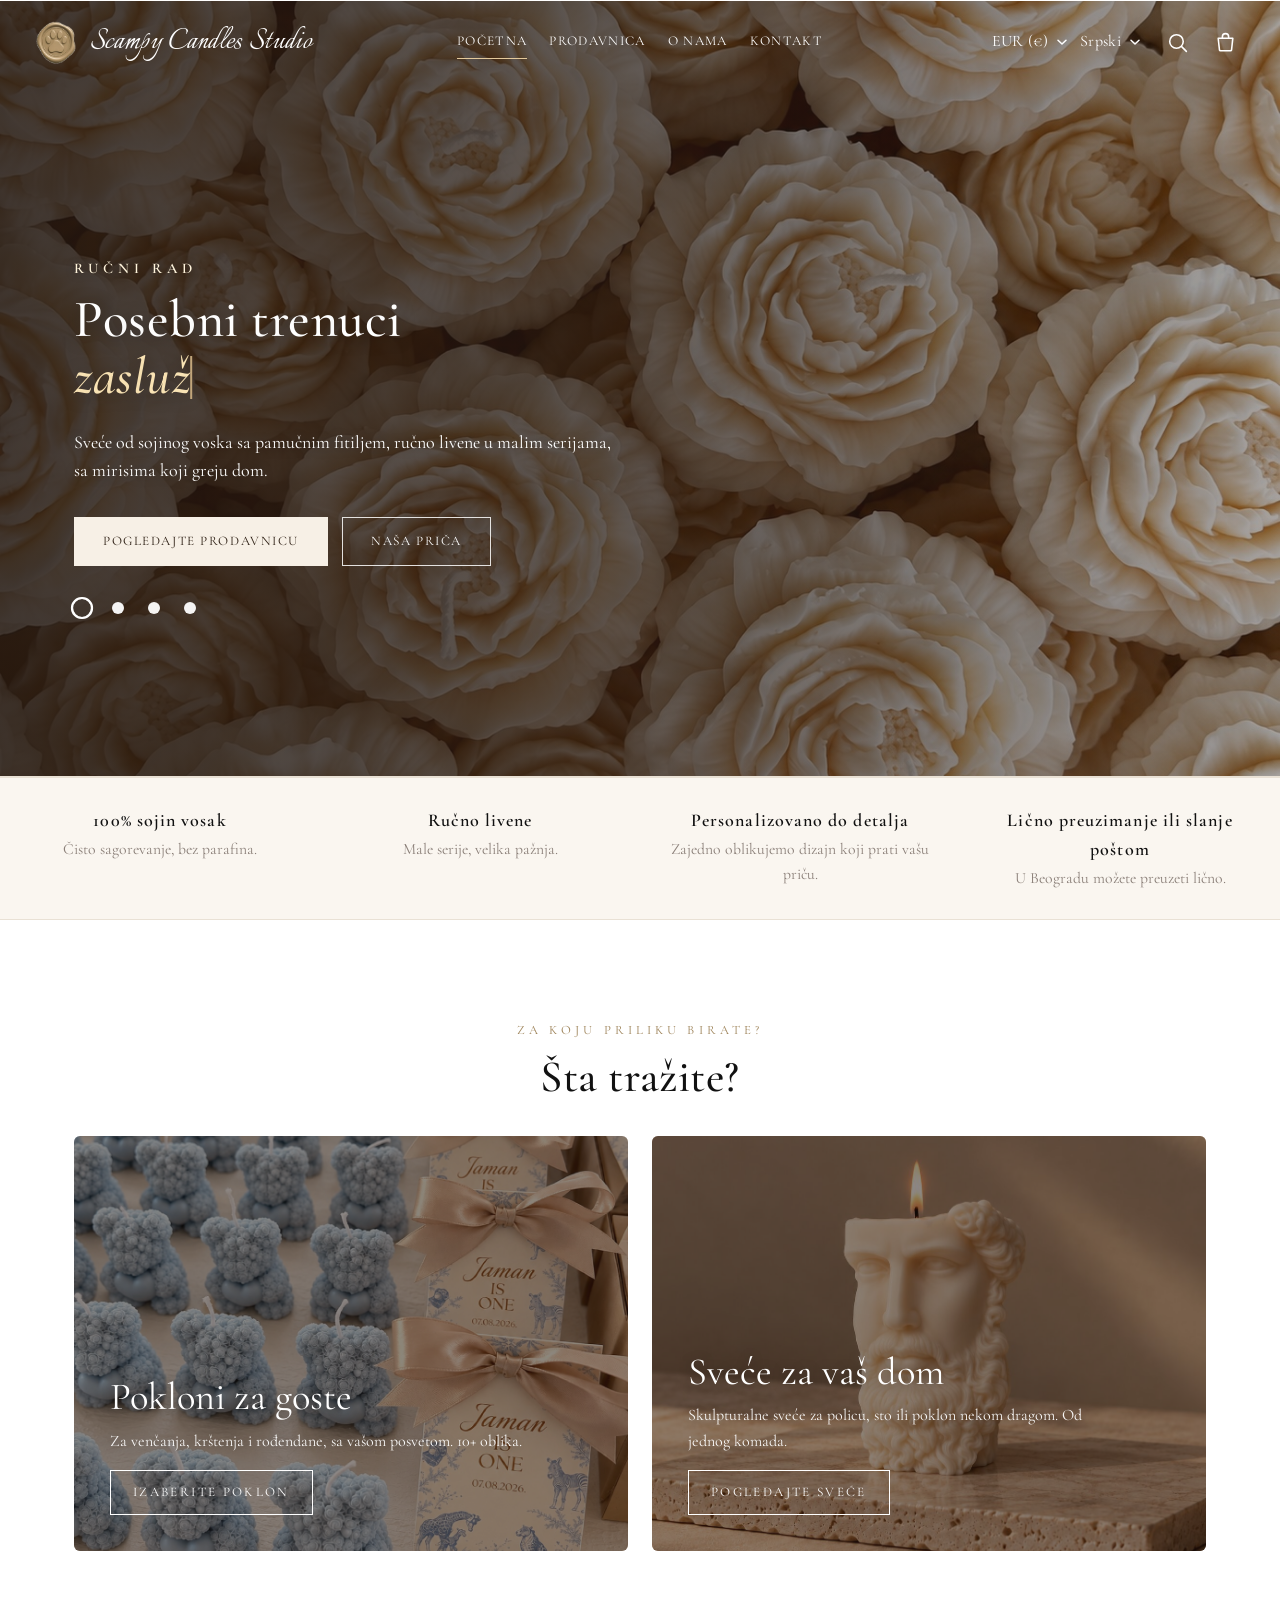
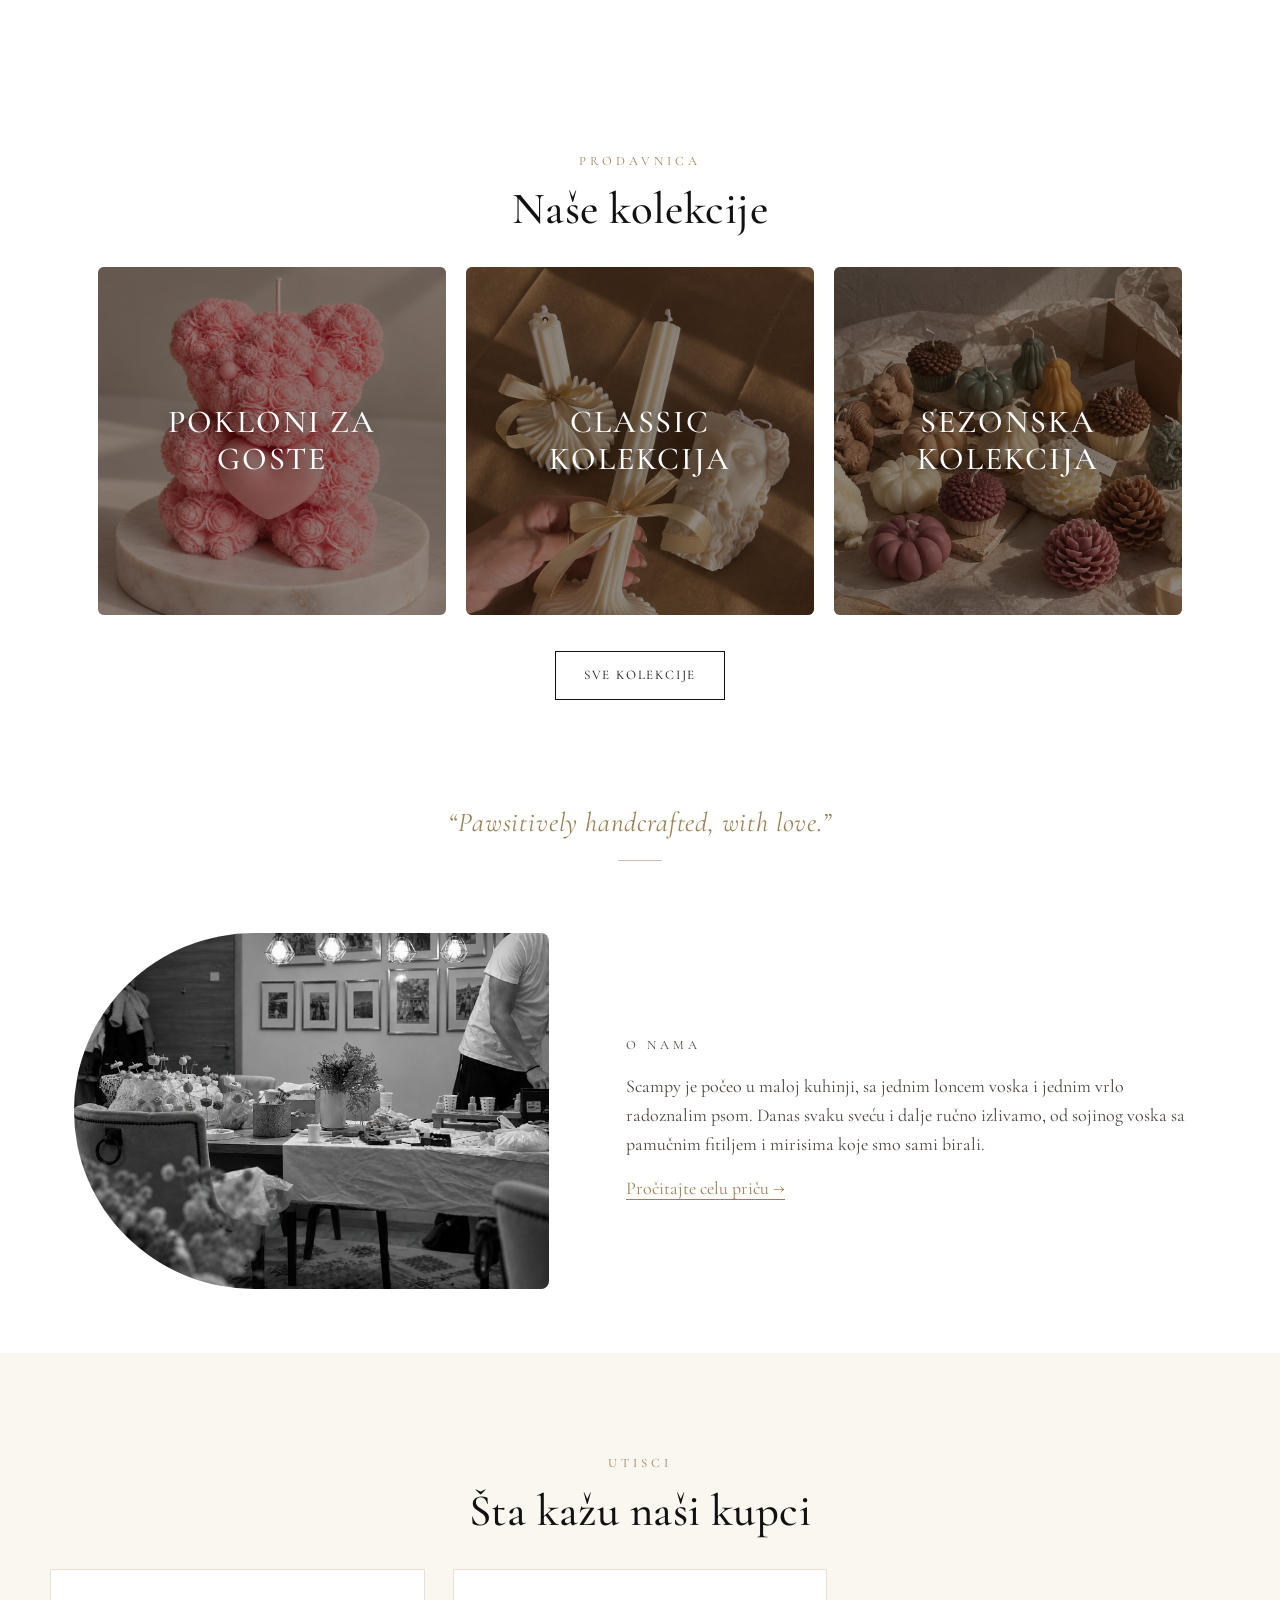
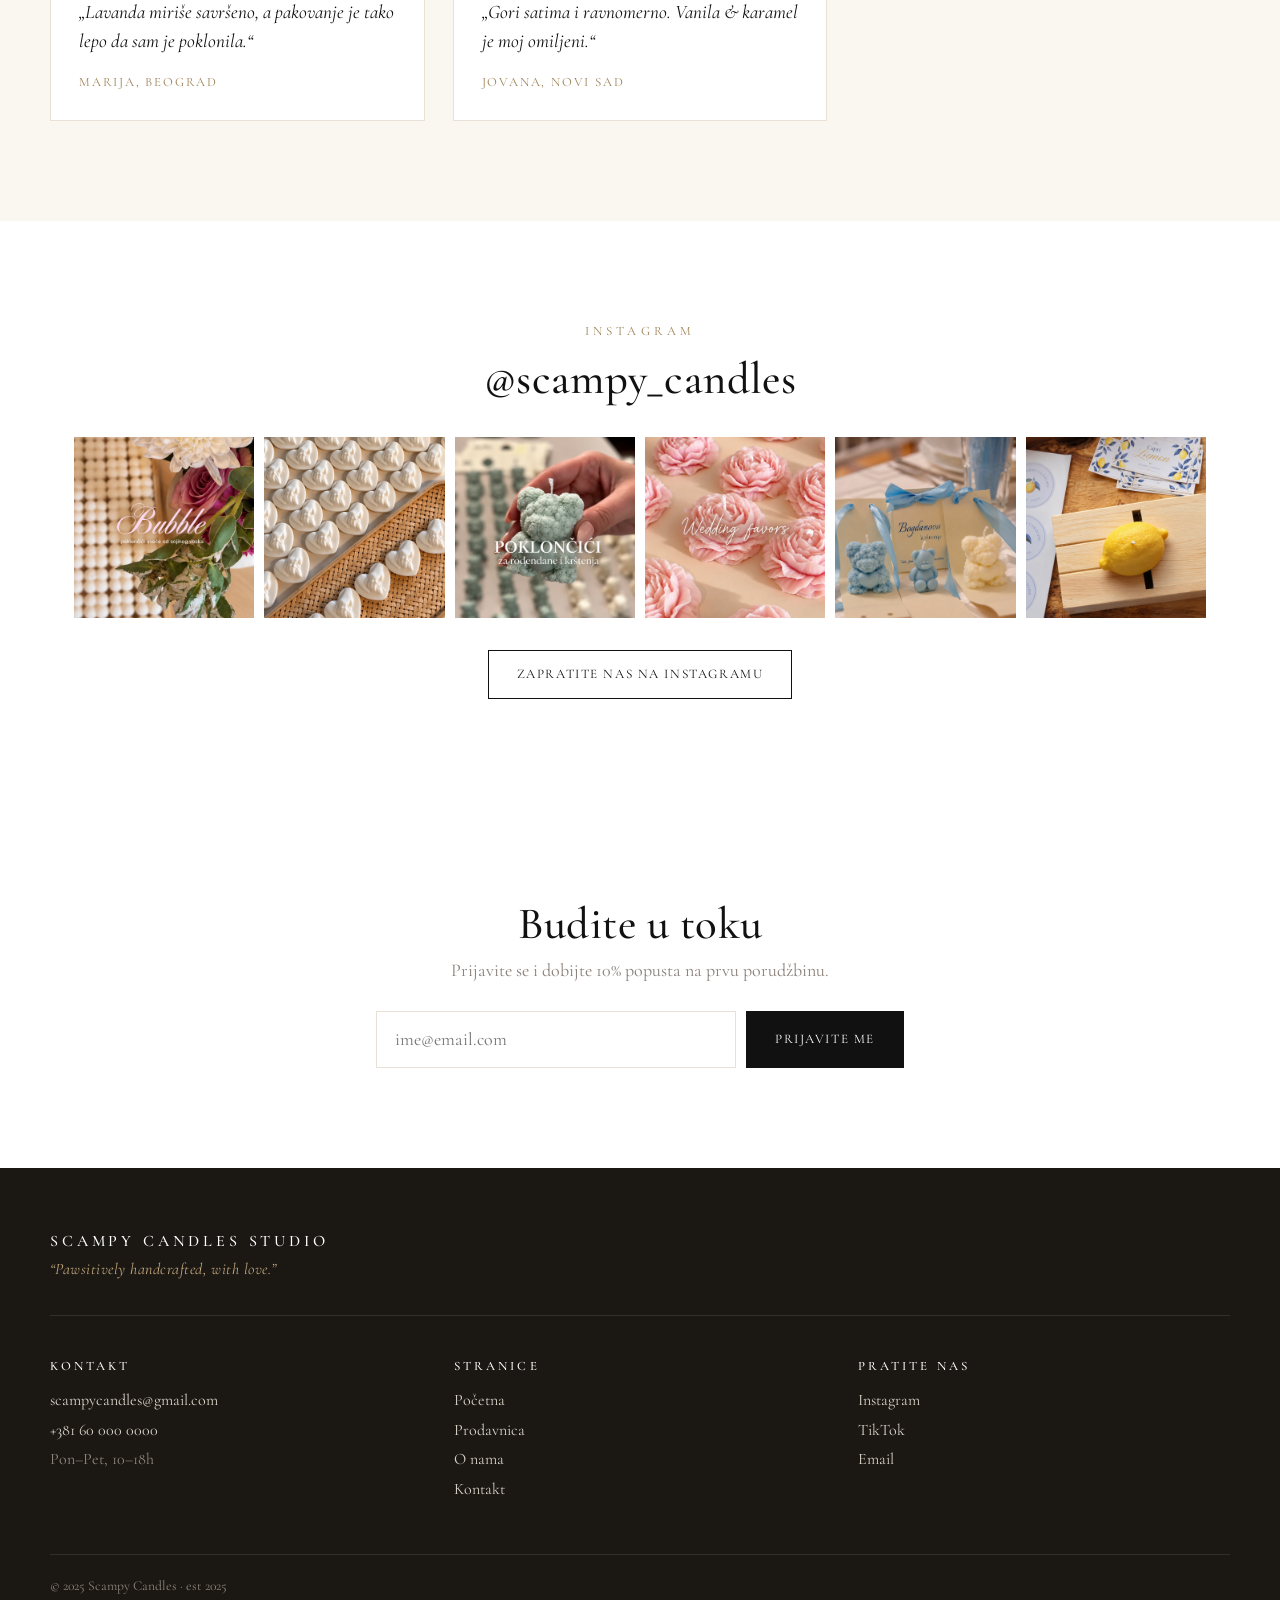
==== commit fc5182c1: "style: 'Šta tražite?' gift card shows the blue bears, both cards use the collection veil; text says " ====
--- a/index.html
+++ b/index.html
@@ -55,10 +55,10 @@
       </header>
       <div class="paths__grid">
         <a class="path" href="prodavnica.html?c=pokloni">
-          <img src="assets/products/lavic-4.jpg" alt="" loading="lazy" style="--pos: 50% 78%">
+          <img src="assets/products/meda-sa-srcem-3.jpg" alt="" loading="lazy" style="--pos: 50% 60%">
           <span class="path__body">
             <span class="path__name">Pokloni za goste</span>
-            <span class="path__text">Za venčanja, krštenja i rođendane, sa vašom posvetom. Od 10 komada.</span>
+            <span class="path__text">Za venčanja, krštenja i rođendane, sa vašom posvetom. 10+ oblika.</span>
             <span class="path__btn">Izaberite poklon</span>
           </span>
         </a>
--- a/style.css
+++ b/style.css
@@ -1604,7 +1604,8 @@
 .path { position: relative; display: block; aspect-ratio: 4 / 3; border-radius: 6px; overflow: hidden; color: #fff; }
 .path img { position: absolute; inset: 0; width: 100%; height: 100%; object-fit: cover; object-position: var(--pos, 50% 50%); transition: transform .7s var(--ease); }
 .path:hover img { transform: scale(1.04); }
-.path::after { content: ""; position: absolute; inset: 0; background: linear-gradient(to top, rgba(28, 19, 12, .82), rgba(28, 19, 12, .45) 45%, rgba(28, 19, 12, .05) 75%); }
+.path::after { content: ""; position: absolute; inset: 0; background: rgba(28, 19, 12, .5); transition: background .4s var(--ease); }   /* the same veil as the collection cards */
+.path:hover::after { background: rgba(28, 19, 12, .58); }
 .path__body { position: absolute; left: 0; right: 0; bottom: 0; z-index: 1; padding: clamp(20px, 3vw, 36px); display: flex; flex-direction: column; align-items: flex-start; gap: 10px; text-shadow: 0 1px 12px rgba(0, 0, 0, .35); }
 .path__name { font-family: var(--display); font-size: clamp(1.7rem, 3vw, 2.4rem); line-height: 1.1; }
 .path__text { max-width: 26em; font-size: 1rem; opacity: .95; }
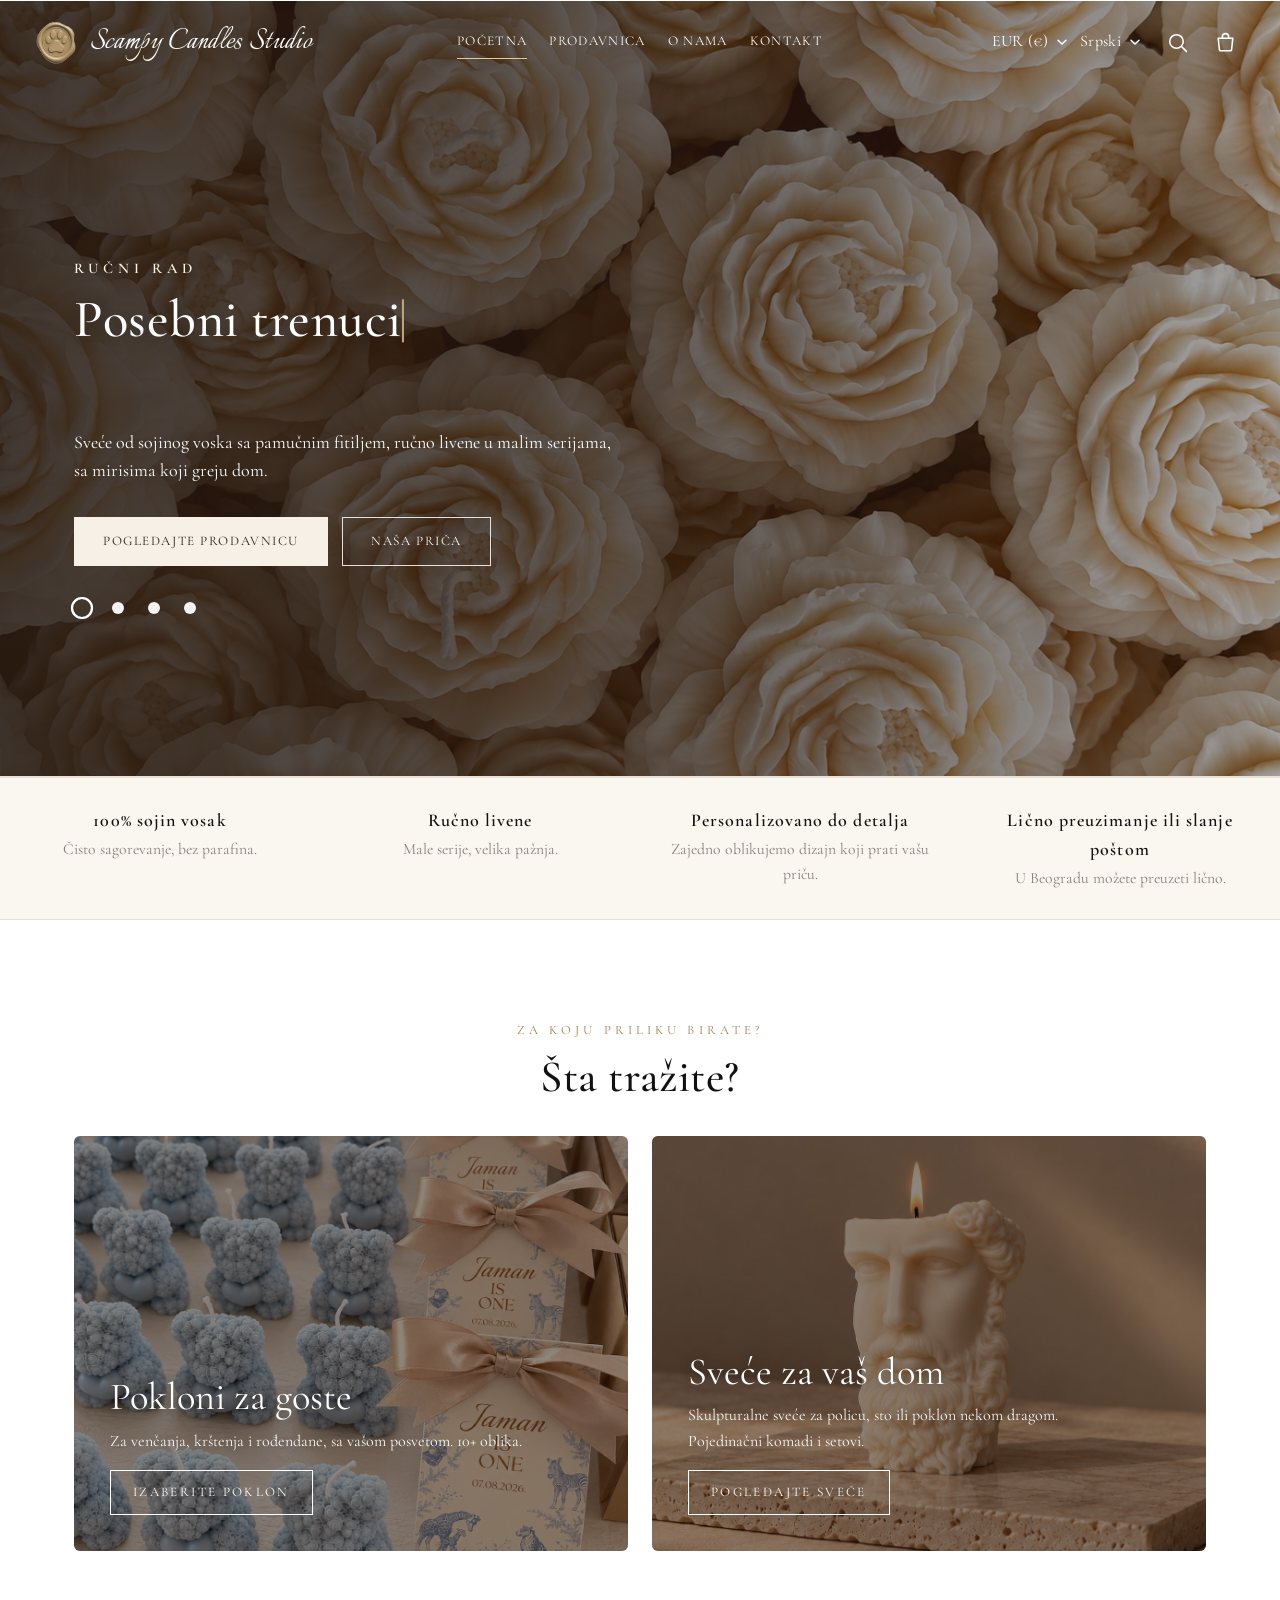
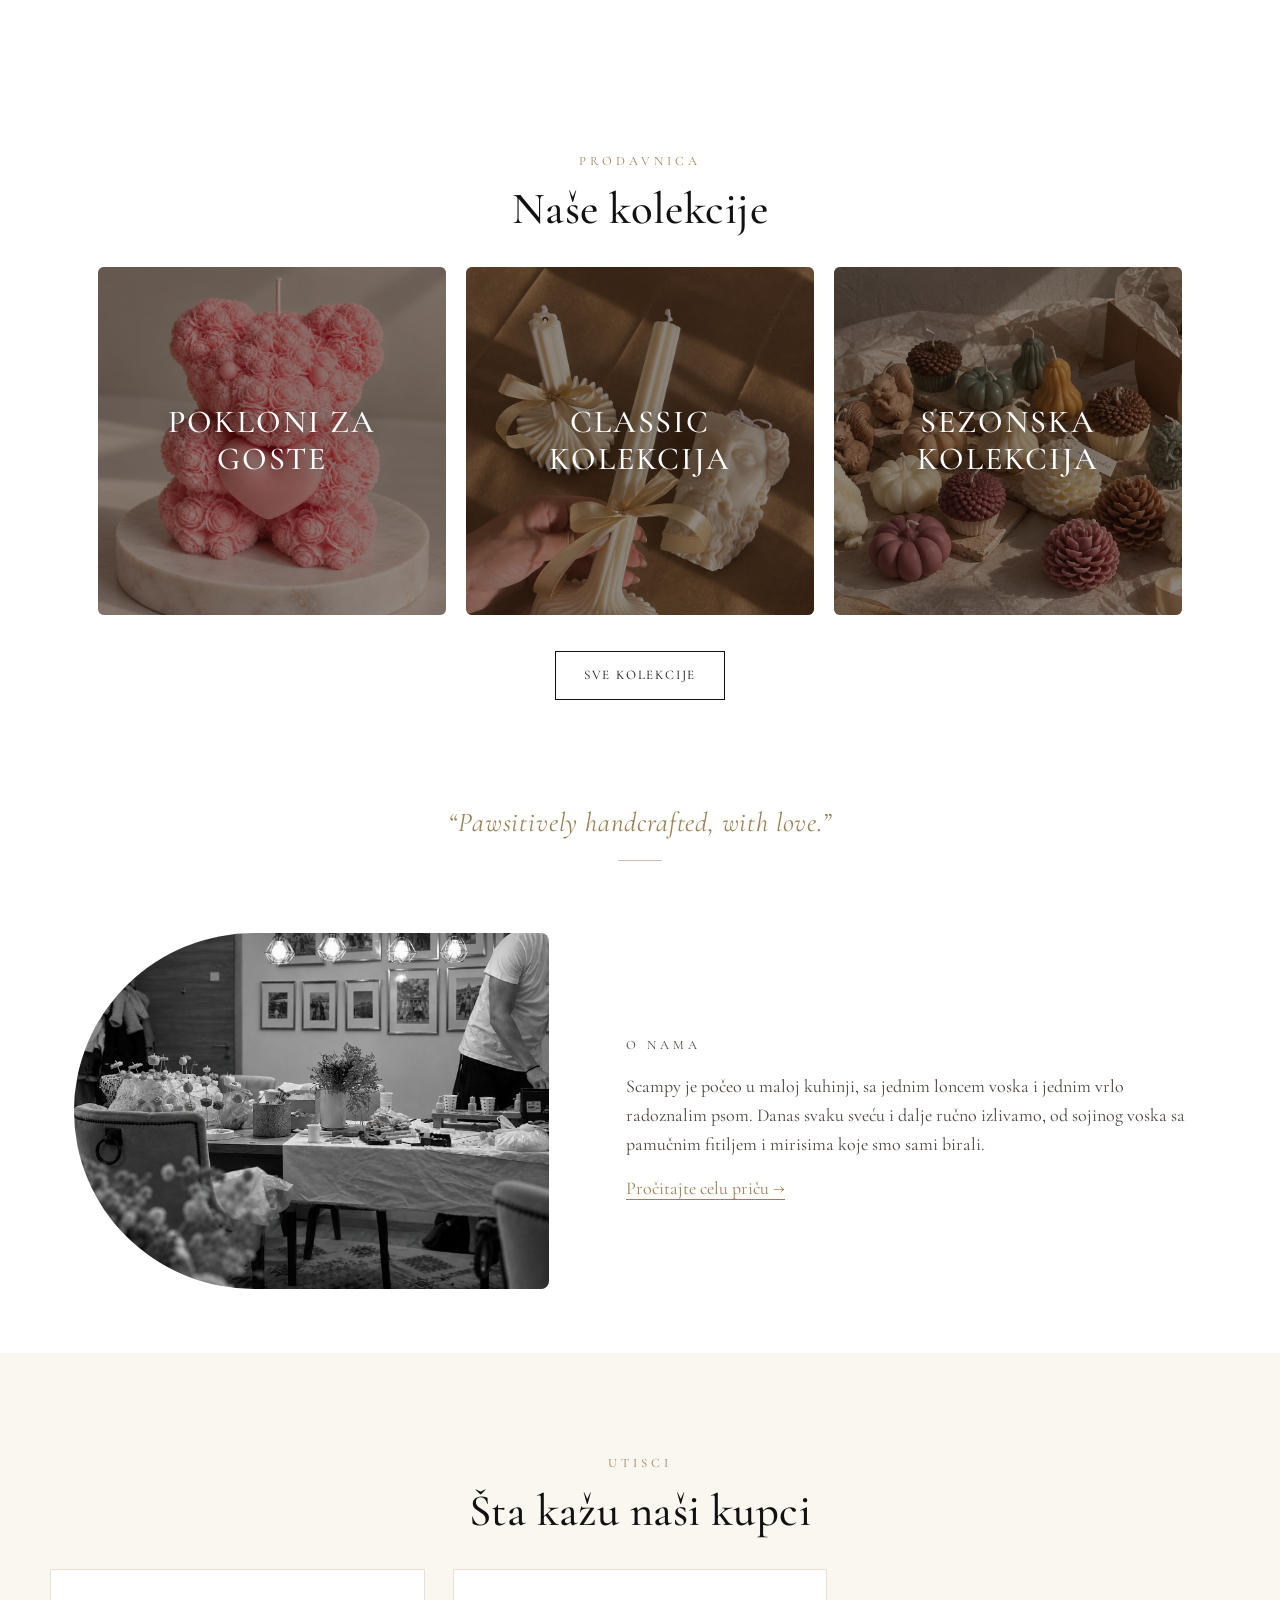
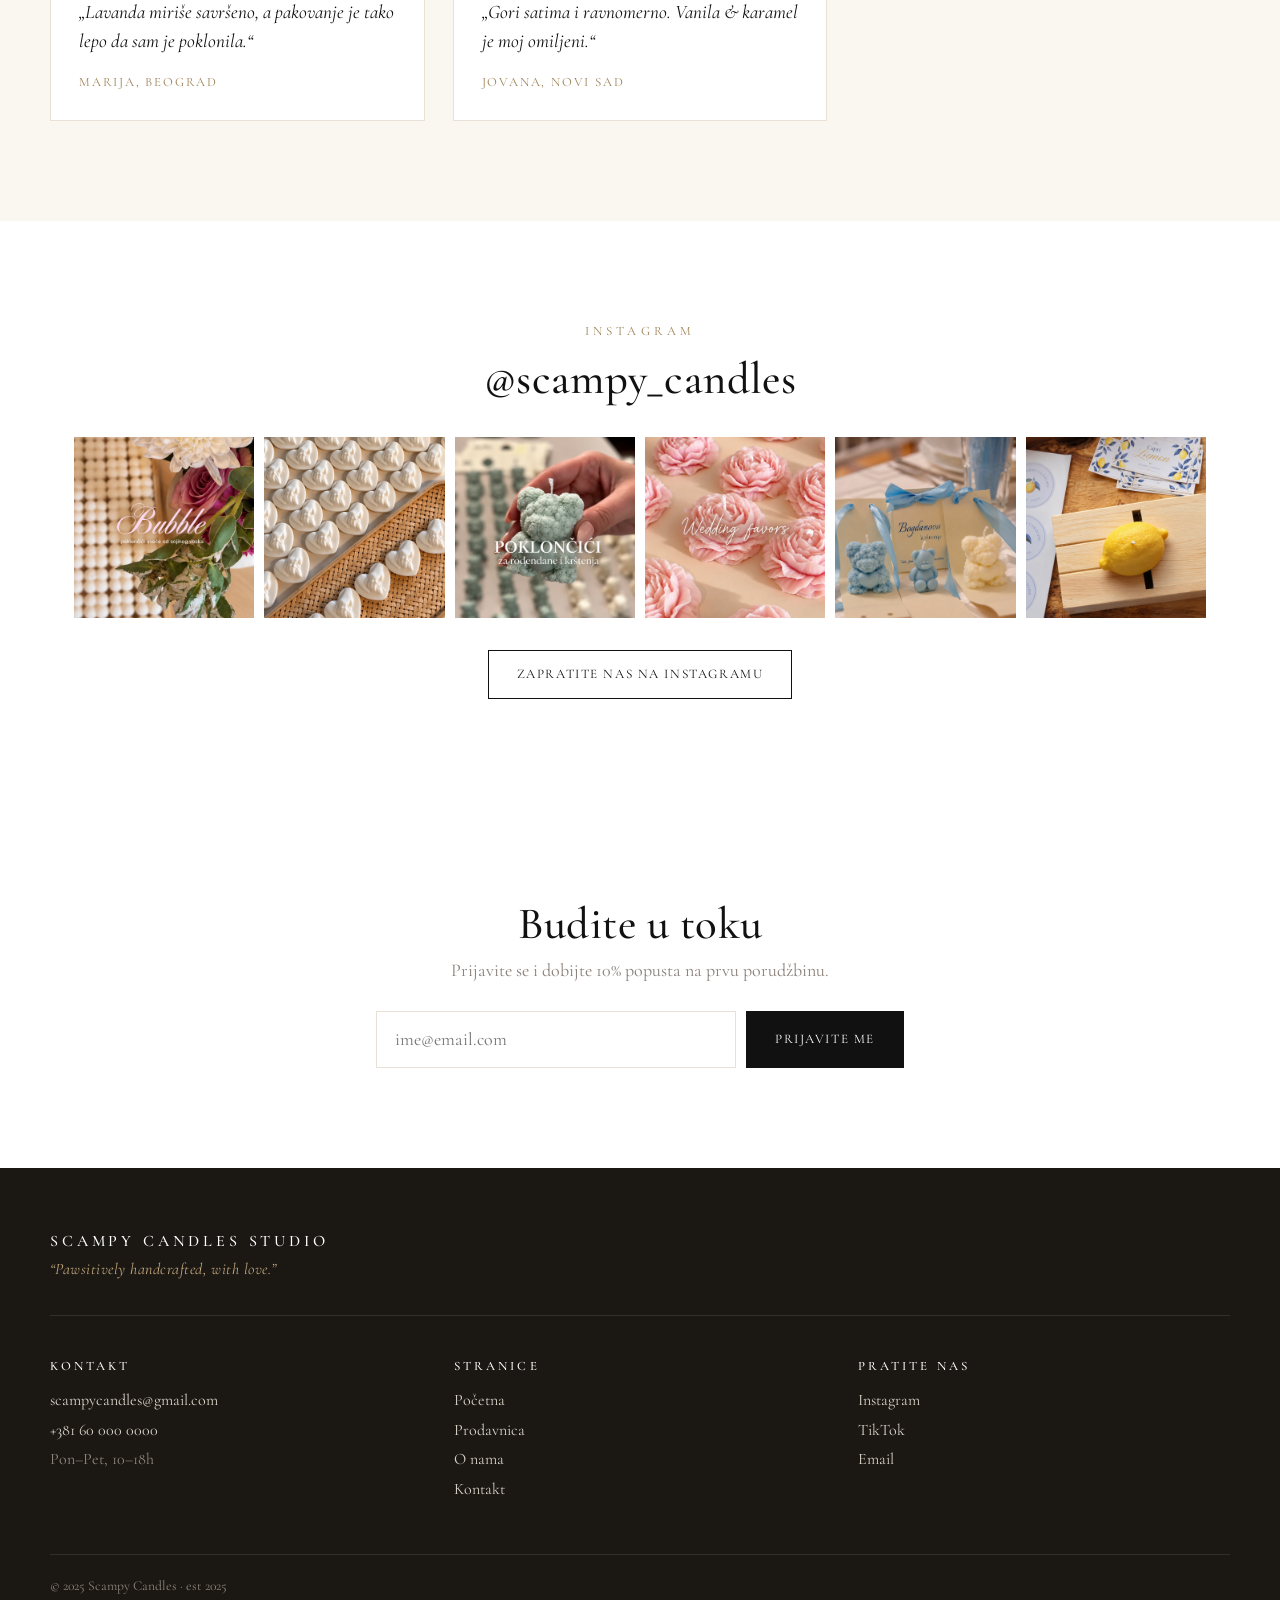
==== commit 7713ccd2: "copy: 'Sveće za vaš dom' card says Pojedinačni komadi i setovi Co-Authored-By: Claude Opus 5.5 <nore" ====
--- a/index.html
+++ b/index.html
@@ -66,7 +66,7 @@
           <img src="assets/products/zevs-1.jpg" alt="" loading="lazy" style="--pos: 50% 62%">
           <span class="path__body">
             <span class="path__name">Sveće za vaš dom</span>
-            <span class="path__text">Skulpturalne sveće za policu, sto ili poklon nekom dragom. Od jednog komada.</span>
+            <span class="path__text">Skulpturalne sveće za policu, sto ili poklon nekom dragom. Pojedinačni komadi i setovi.</span>
             <span class="path__btn">Pogledajte sveće</span>
           </span>
         </a>
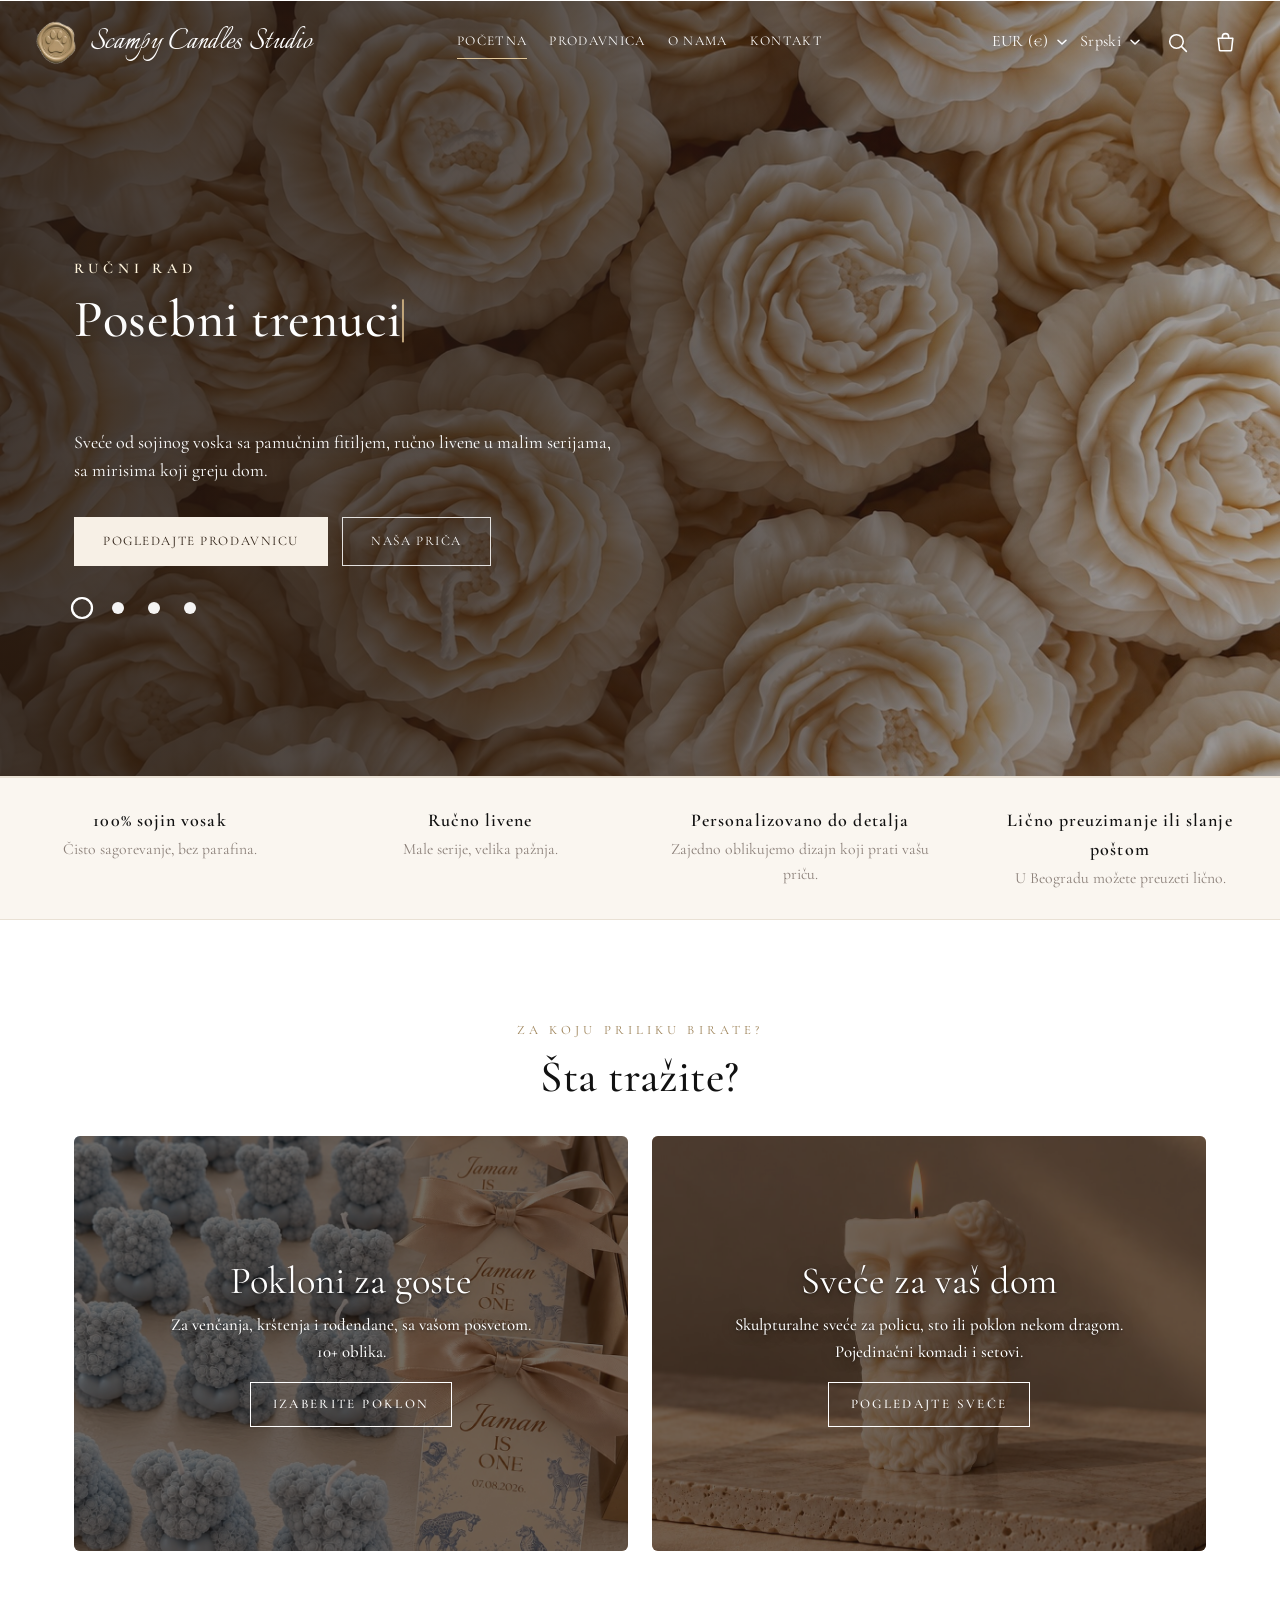
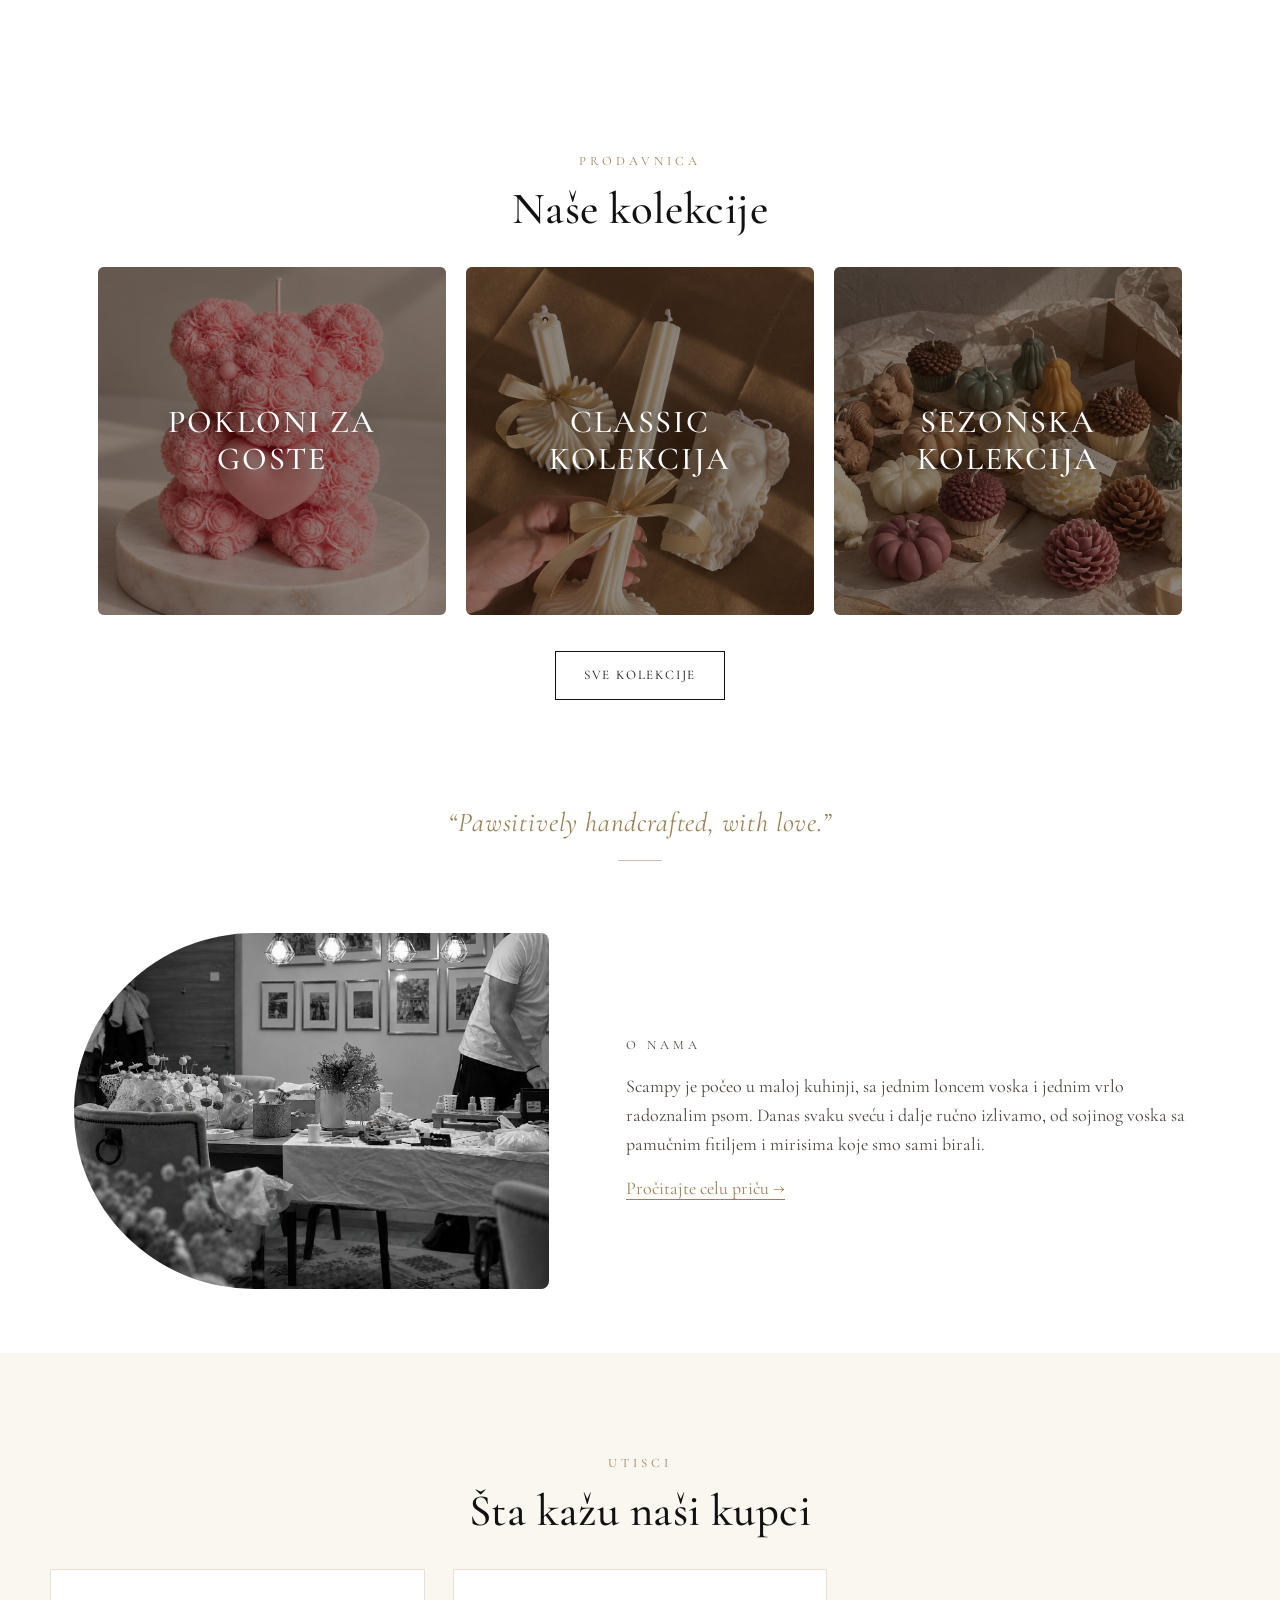
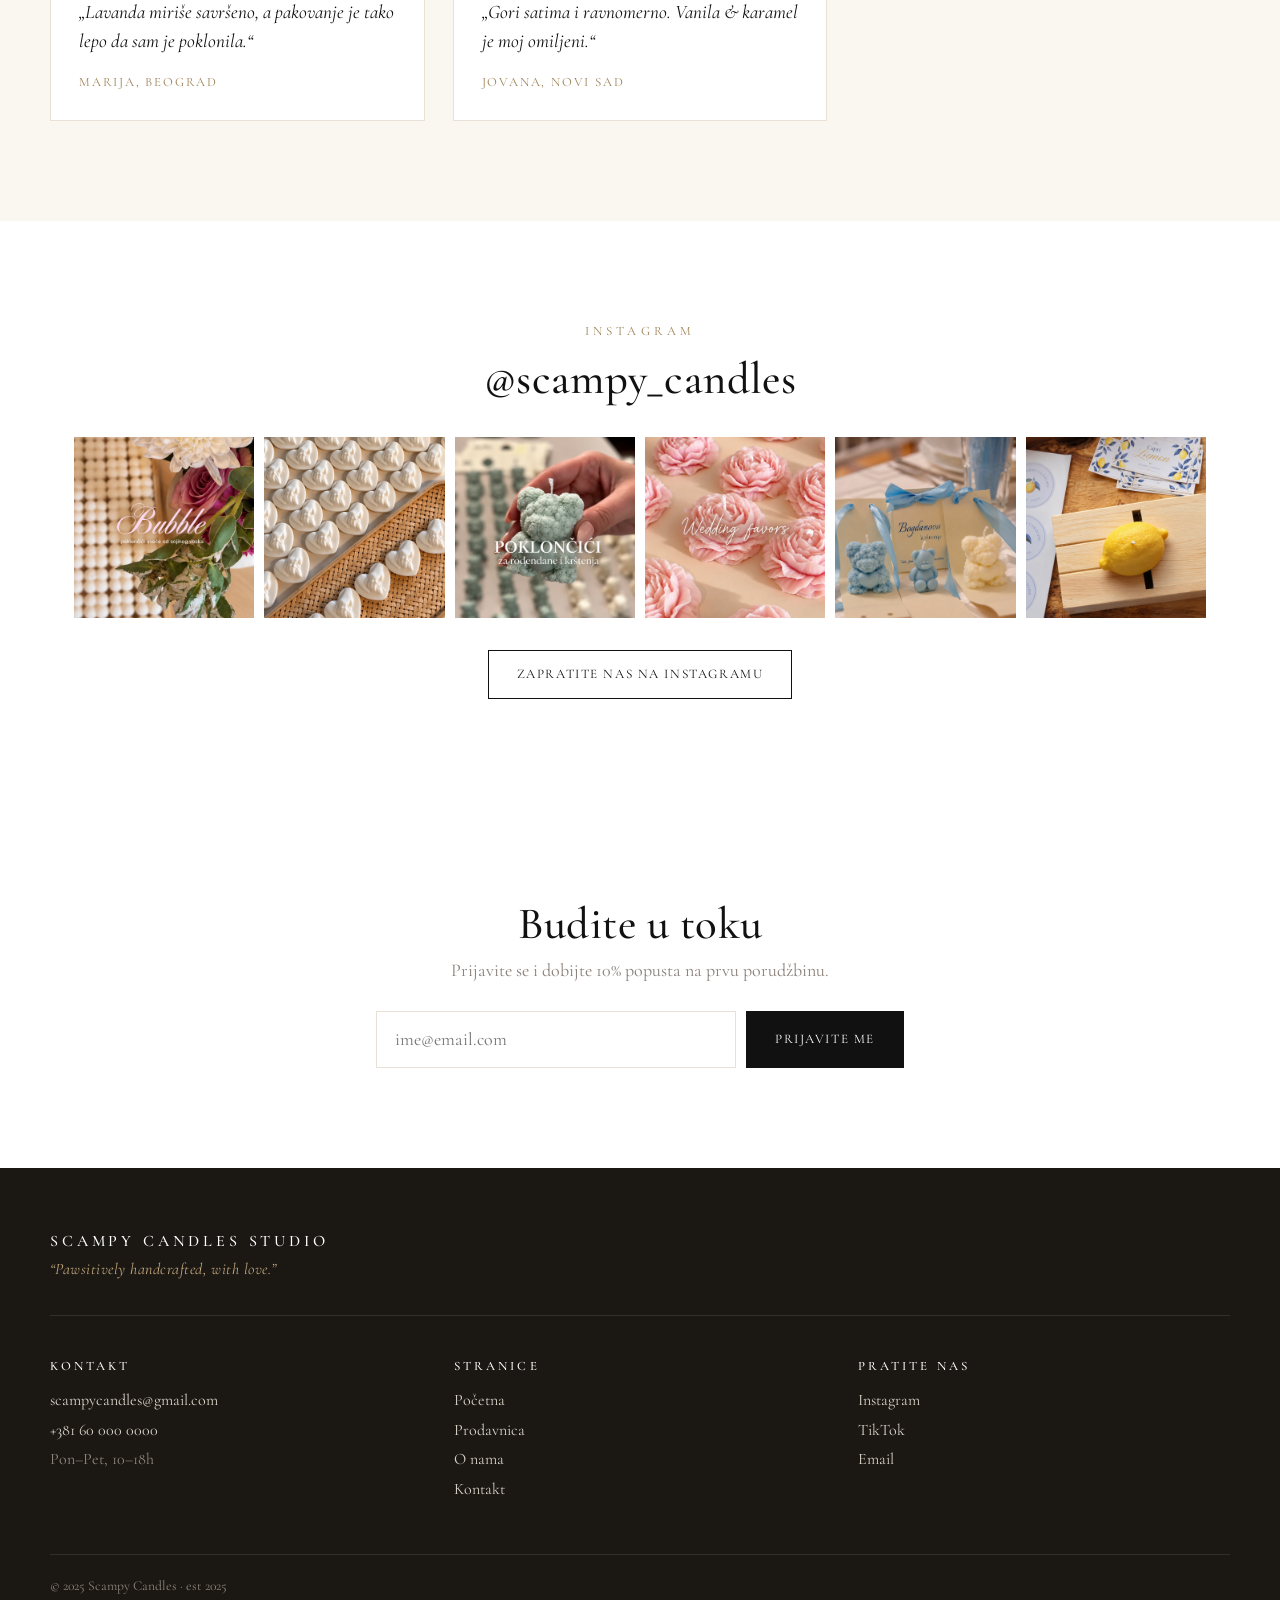
==== commit d39eccd3: "copy: second sentence of each 'Šta tražite?' card on its own line Co-Authored-By: Claude Opus 5.5 <n" ====
--- a/index.html
+++ b/index.html
@@ -58,7 +58,7 @@
           <img src="assets/products/meda-sa-srcem-3.jpg" alt="" loading="lazy" style="--pos: 50% 60%">
           <span class="path__body">
             <span class="path__name">Pokloni za goste</span>
-            <span class="path__text">Za venčanja, krštenja i rođendane, sa vašom posvetom. 10+ oblika.</span>
+            <span class="path__text">Za venčanja, krštenja i rođendane, sa vašom posvetom.<br>10+ oblika.</span>
             <span class="path__btn">Izaberite poklon</span>
           </span>
         </a>
@@ -66,7 +66,7 @@
           <img src="assets/products/zevs-1.jpg" alt="" loading="lazy" style="--pos: 50% 62%">
           <span class="path__body">
             <span class="path__name">Sveće za vaš dom</span>
-            <span class="path__text">Skulpturalne sveće za policu, sto ili poklon nekom dragom. Pojedinačni komadi i setovi.</span>
+            <span class="path__text">Skulpturalne sveće za policu, sto ili poklon nekom dragom.<br>Pojedinačni komadi i setovi.</span>
             <span class="path__btn">Pogledajte sveće</span>
           </span>
         </a>
--- a/style.css
+++ b/style.css
@@ -1604,12 +1604,12 @@
 .path { position: relative; display: block; aspect-ratio: 4 / 3; border-radius: 6px; overflow: hidden; color: #fff; }
 .path img { position: absolute; inset: 0; width: 100%; height: 100%; object-fit: cover; object-position: var(--pos, 50% 50%); transition: transform .7s var(--ease); }
 .path:hover img { transform: scale(1.04); }
-.path::after { content: ""; position: absolute; inset: 0; background: rgba(28, 19, 12, .5); transition: background .4s var(--ease); }   /* the same veil as the collection cards */
-.path:hover::after { background: rgba(28, 19, 12, .58); }
-.path__body { position: absolute; left: 0; right: 0; bottom: 0; z-index: 1; padding: clamp(20px, 3vw, 36px); display: flex; flex-direction: column; align-items: flex-start; gap: 10px; text-shadow: 0 1px 12px rgba(0, 0, 0, .35); }
+.path::after { content: ""; position: absolute; inset: 0; background: rgba(28, 19, 12, .62); transition: background .4s var(--ease); }   /* the same veil as the collection cards */
+.path:hover::after { background: rgba(28, 19, 12, .68); }
+.path__body { position: absolute; inset: 0; z-index: 1; padding: clamp(20px, 3vw, 36px); display: flex; flex-direction: column; align-items: center; justify-content: center; gap: 10px; text-align: center; text-shadow: 0 1px 3px rgba(0, 0, 0, .45), 0 2px 18px rgba(0, 0, 0, .45); }   /* centred, like the collection cards */
 .path__name { font-family: var(--display); font-size: clamp(1.7rem, 3vw, 2.4rem); line-height: 1.1; }
-.path__text { max-width: 26em; font-size: 1rem; opacity: .95; }
-.path__btn { margin-top: 6px; padding: 11px 22px; border: 1px solid #fff; font-size: .82rem; letter-spacing: .18em; text-transform: uppercase; text-shadow: none; transition: background .3s, color .3s; }
+.path__text { max-width: 26em; font-size: 1.05rem; font-weight: 500; }
+.path__btn { margin-top: 6px; padding: 11px 22px; border: 1px solid #fff; font-weight: 500; font-size: .82rem; letter-spacing: .18em; text-transform: uppercase; text-shadow: none; transition: background .3s, color .3s; }
 .path:hover .path__btn { background: #fff; color: var(--ink); }
 @media (max-width: 640px) {
   .paths__grid { grid-template-columns: 1fr; gap: 14px; }
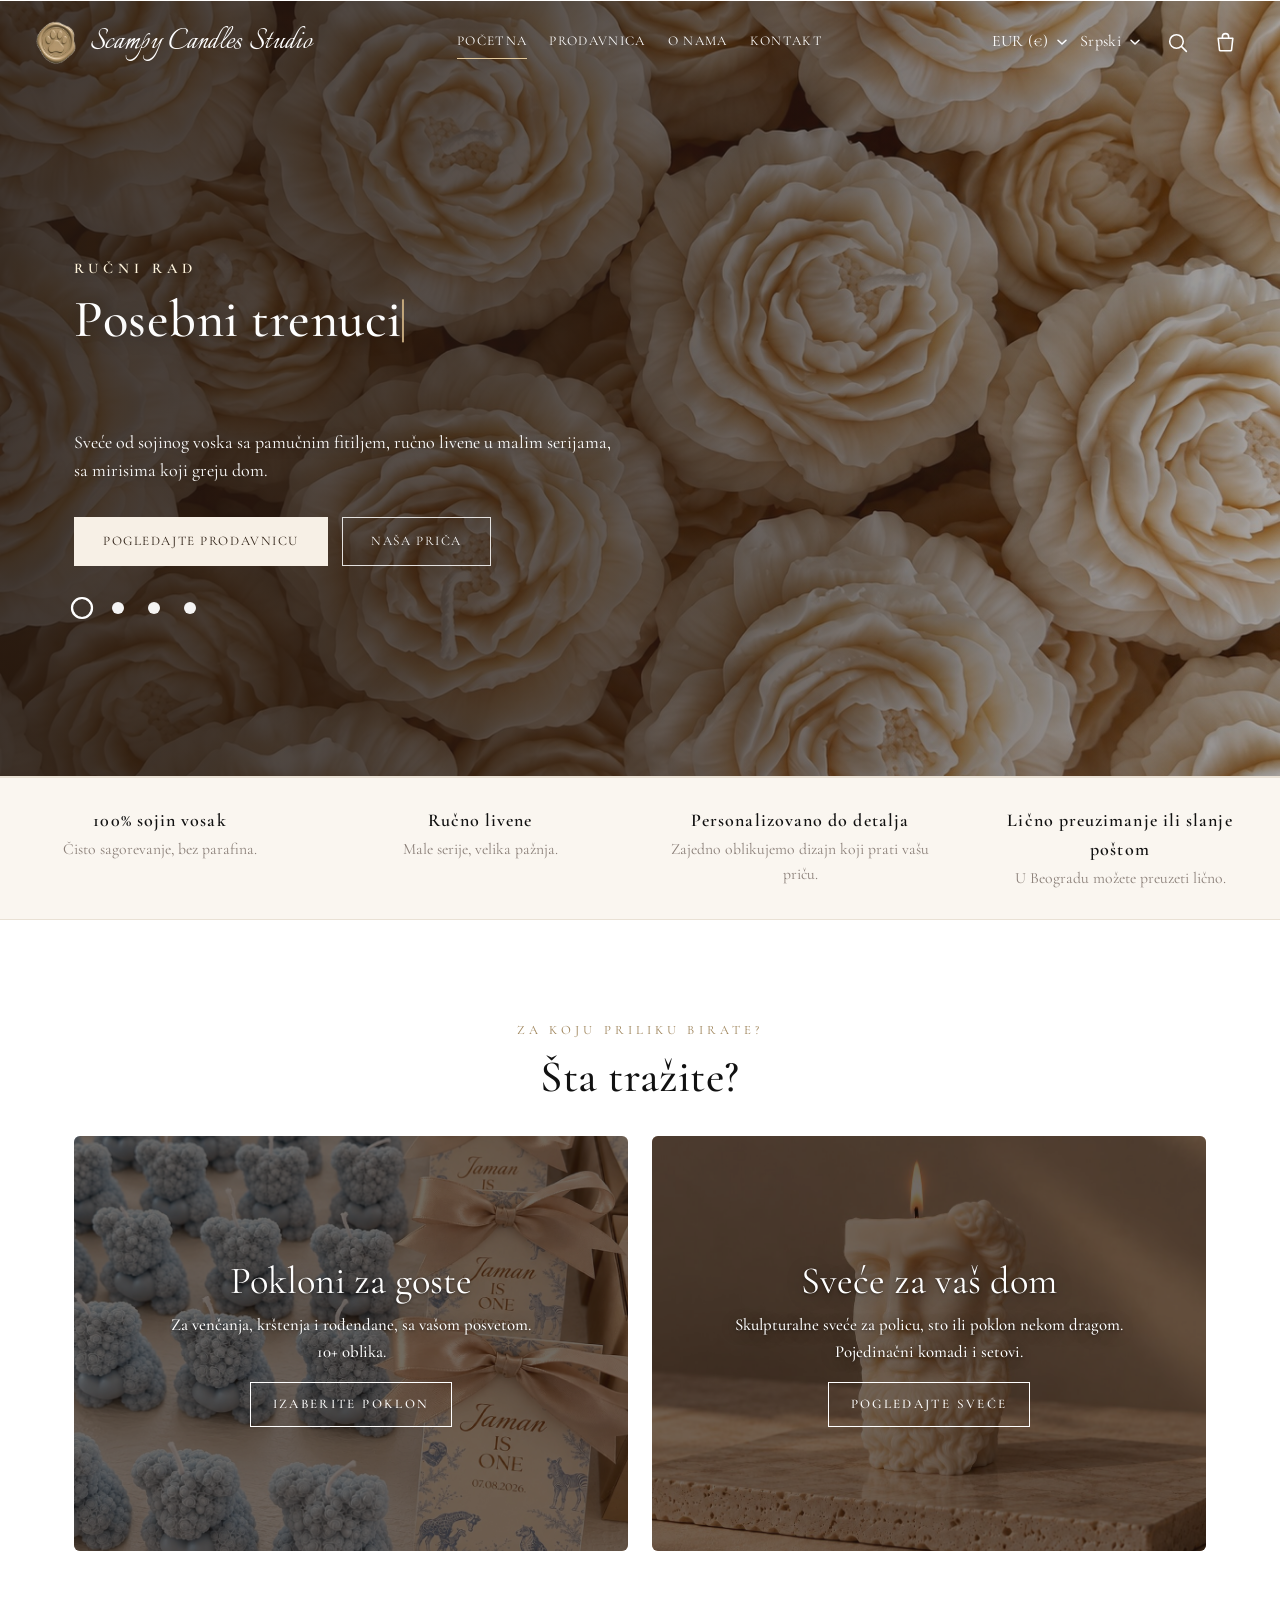
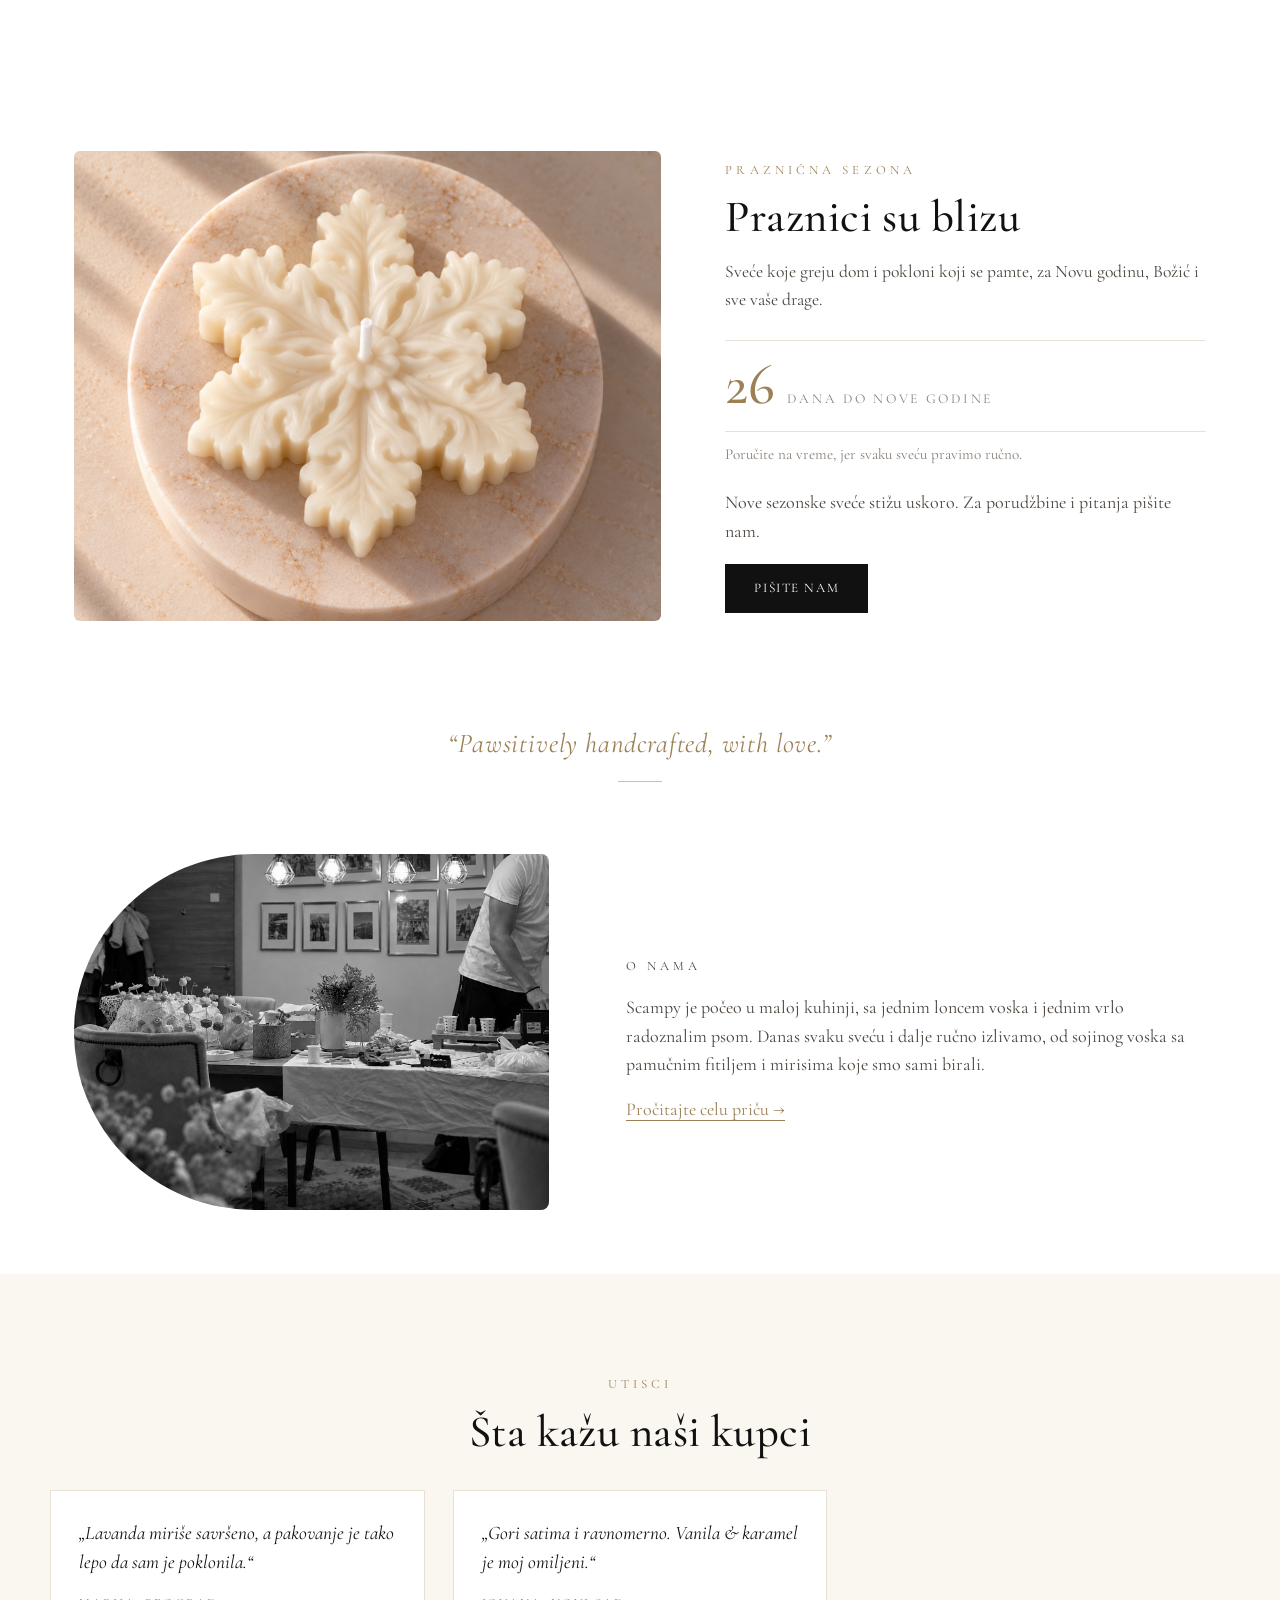
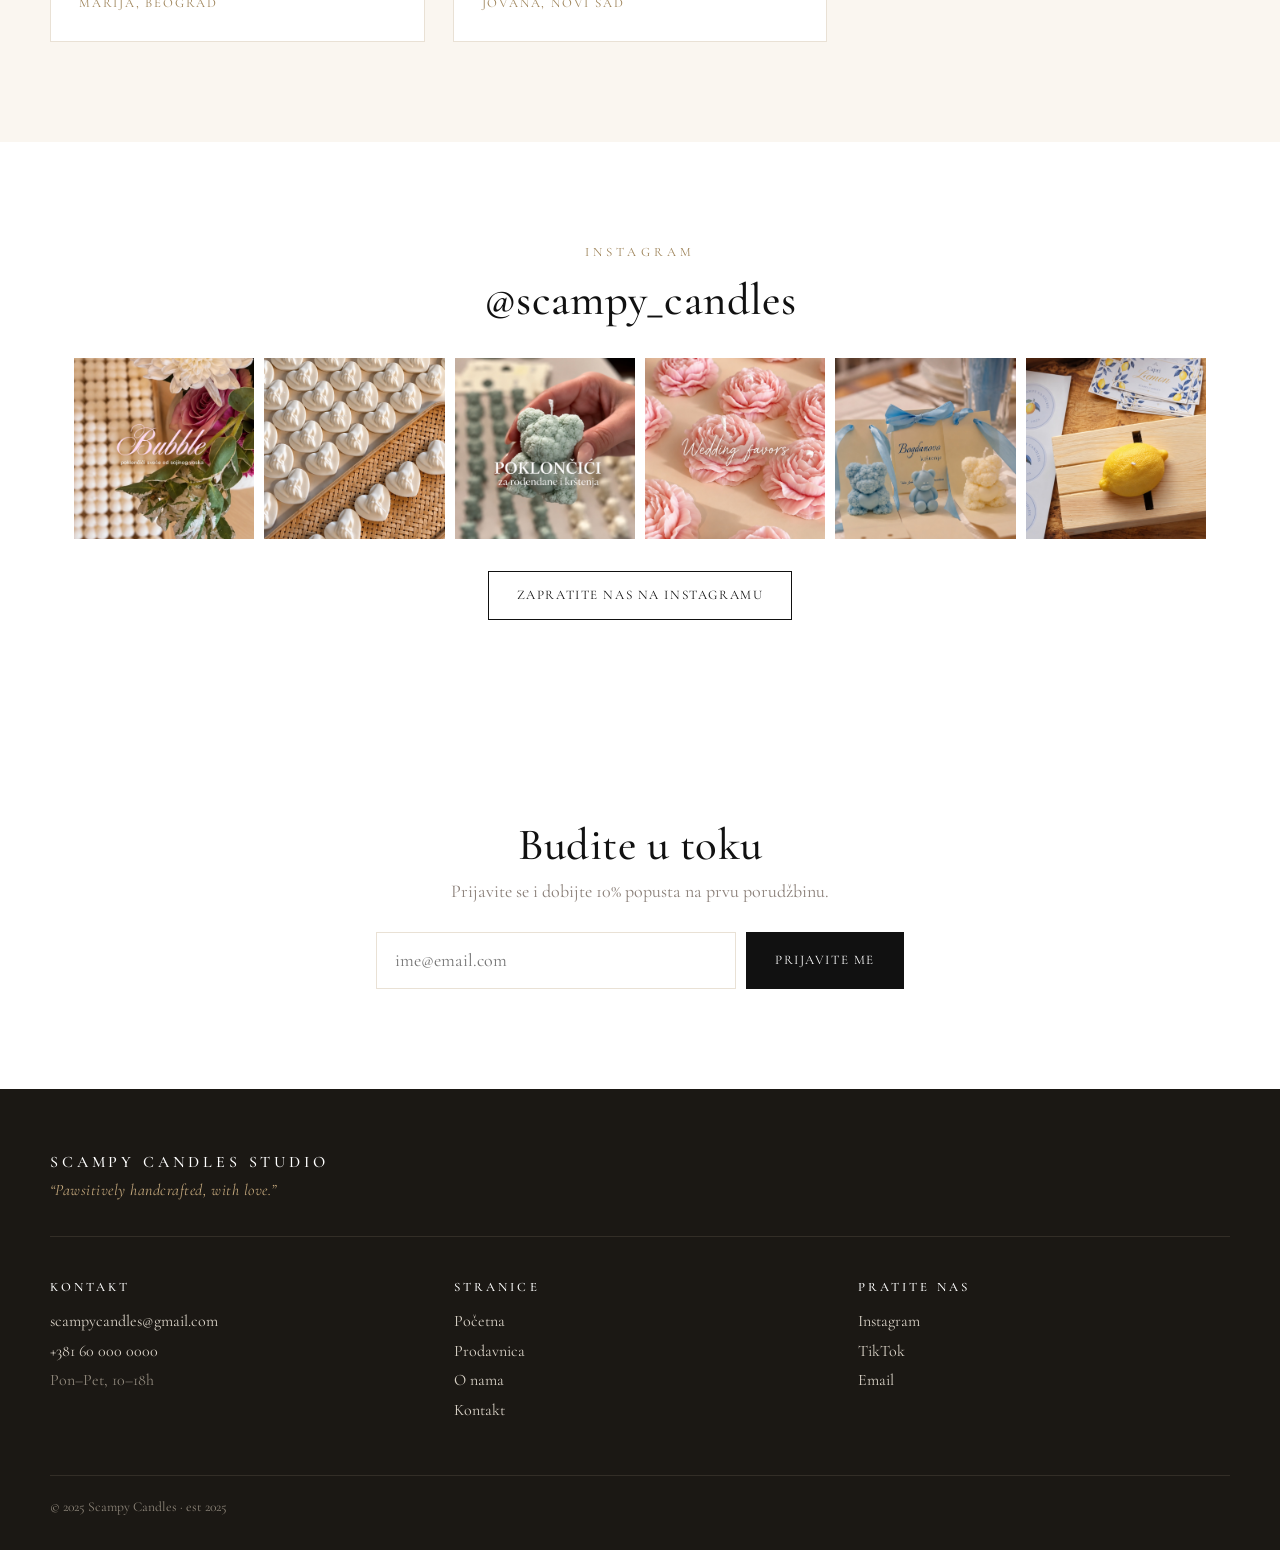
==== commit 7723cb85: "feat: seasonal section on the home page instead of the repeated collections Text, picture and a coun" ====
--- a/index.html
+++ b/index.html
@@ -73,14 +73,8 @@
       </div>
     </section>
 
-    <section class="section">
-      <header class="section__head">
-        <p class="eyebrow">Prodavnica</p>
-        <h2 class="section__title">Naše kolekcije</h2>
-      </header>
-      <div class="collections" id="home-collections"></div>
-      <p class="center"><a class="btn btn--ghost" href="kolekcije.html">Sve kolekcije</a></p>
-    </section>
+    <!-- The season: text, picture and countdown change by themselves with the date (see SEASONS in pages.js) -->
+    <section class="section season" id="season"></section>
 
     <p class="motto">“Pawsitively handcrafted, with love.”</p>
 
--- a/style.css
+++ b/style.css
@@ -1616,3 +1616,23 @@
   .path { aspect-ratio: 5 / 4; }
   .path__text { font-size: .92rem; }
 }
+
+/* Home: the season (see SEASONS in pages.js) — a big picture, the season's text and a countdown */
+.season__grid { max-width: var(--maxw); margin: 0 auto; display: grid; grid-template-columns: 1.1fr .9fr; gap: clamp(28px, 5vw, 64px); align-items: center; }
+.season__art { position: relative; aspect-ratio: 5 / 4; border-radius: 6px; overflow: hidden; }
+.season__art img { position: absolute; inset: 0; width: 100%; height: 100%; object-fit: cover; }
+.season__text .section__title { margin-bottom: 14px; }
+.season__lead { color: #4b443d; font-size: 1.1rem; max-width: 30em; }
+.season__count { display: flex; align-items: baseline; gap: 12px; margin-top: 26px; padding: 16px 0; border-block: 1px solid var(--line); }
+.season__count strong { font-family: var(--display); font-size: clamp(2.6rem, 5vw, 3.6rem); font-weight: 500; line-height: 1; color: var(--gold-deep); }
+.season__count .season__today { font-size: clamp(1.8rem, 3.4vw, 2.4rem); }
+.season__count span { font-size: .85rem; letter-spacing: .2em; text-transform: uppercase; color: var(--muted); }
+.season__note { margin-top: 10px; font-size: .95rem; color: var(--muted); }
+.season__soon { margin: 22px 0 18px; color: #4b443d; }
+.grid--season { grid-template-columns: repeat(3, 1fr); margin: 22px 0; }
+@media (max-width: 820px) {
+  .season__grid { grid-template-columns: 1fr; }
+  .season__text { text-align: center; }
+  .season__lead { margin-inline: auto; }
+  .season__count { justify-content: center; }
+}
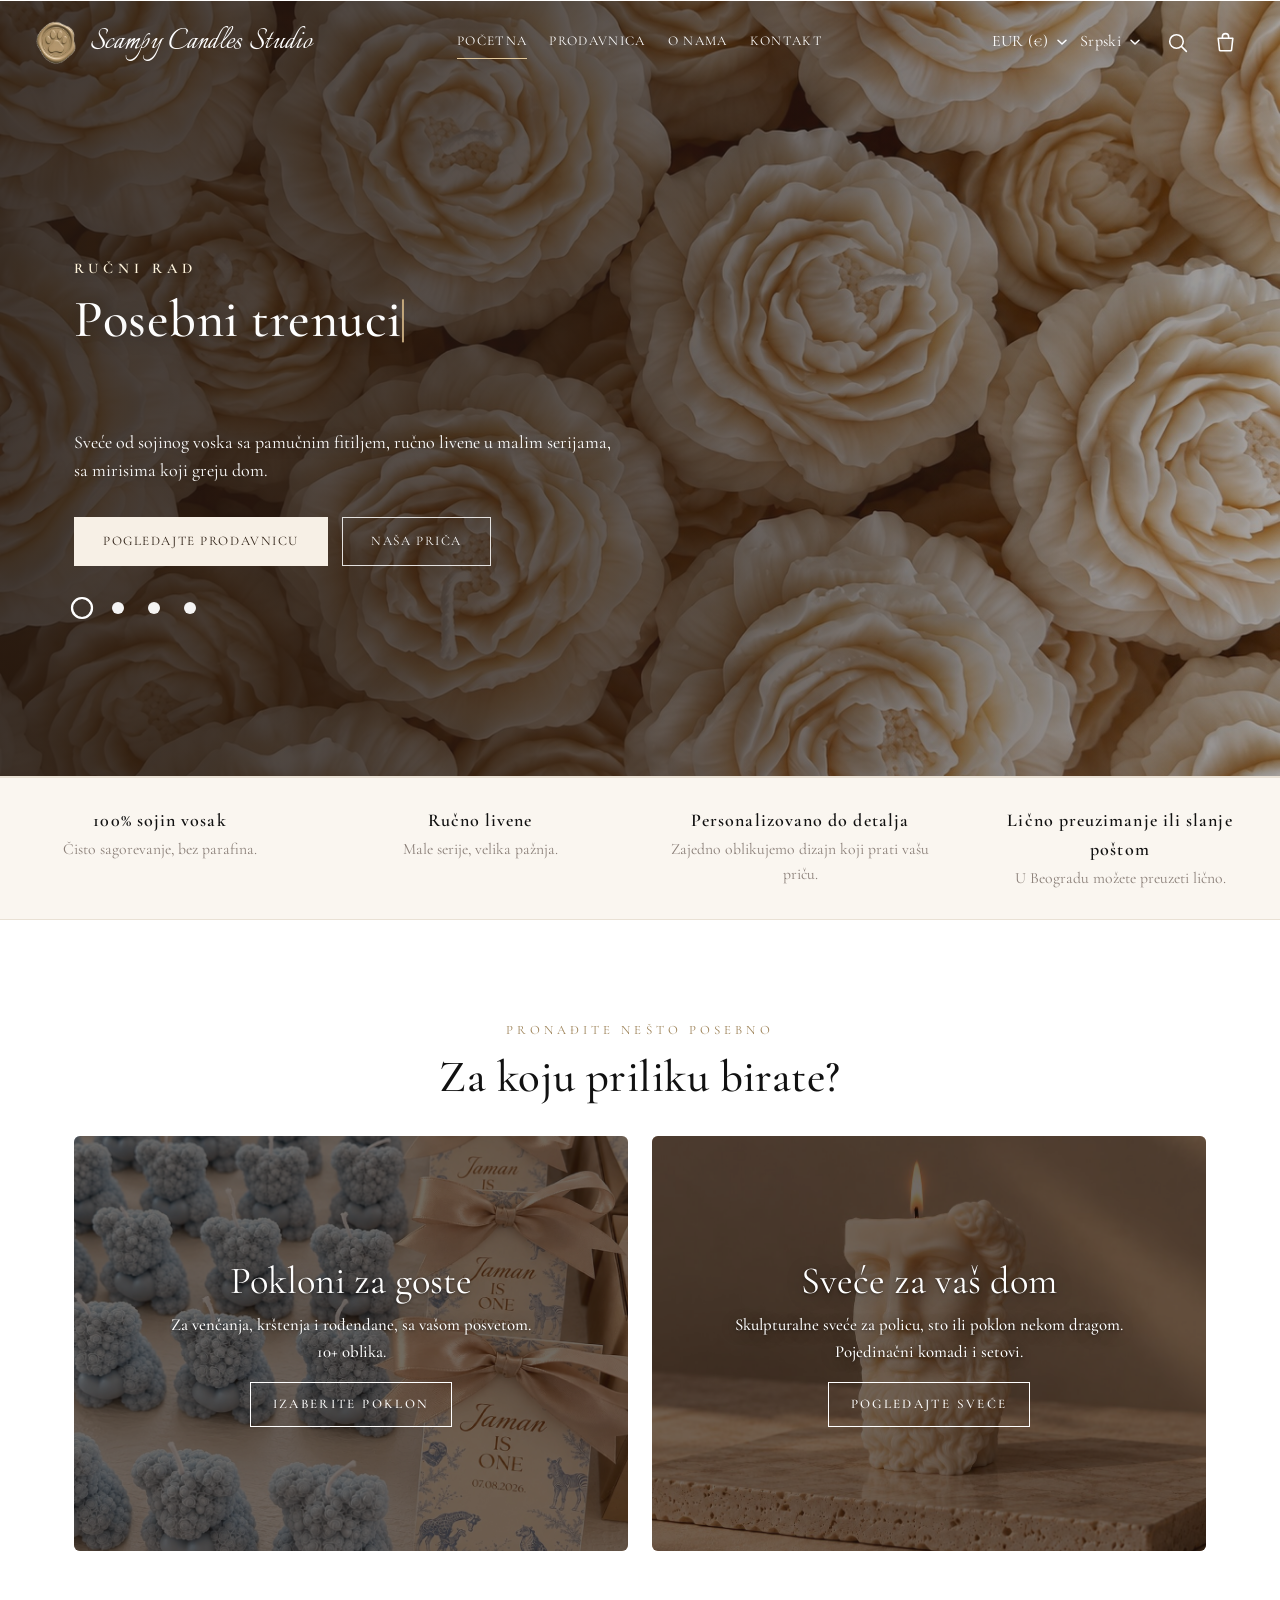
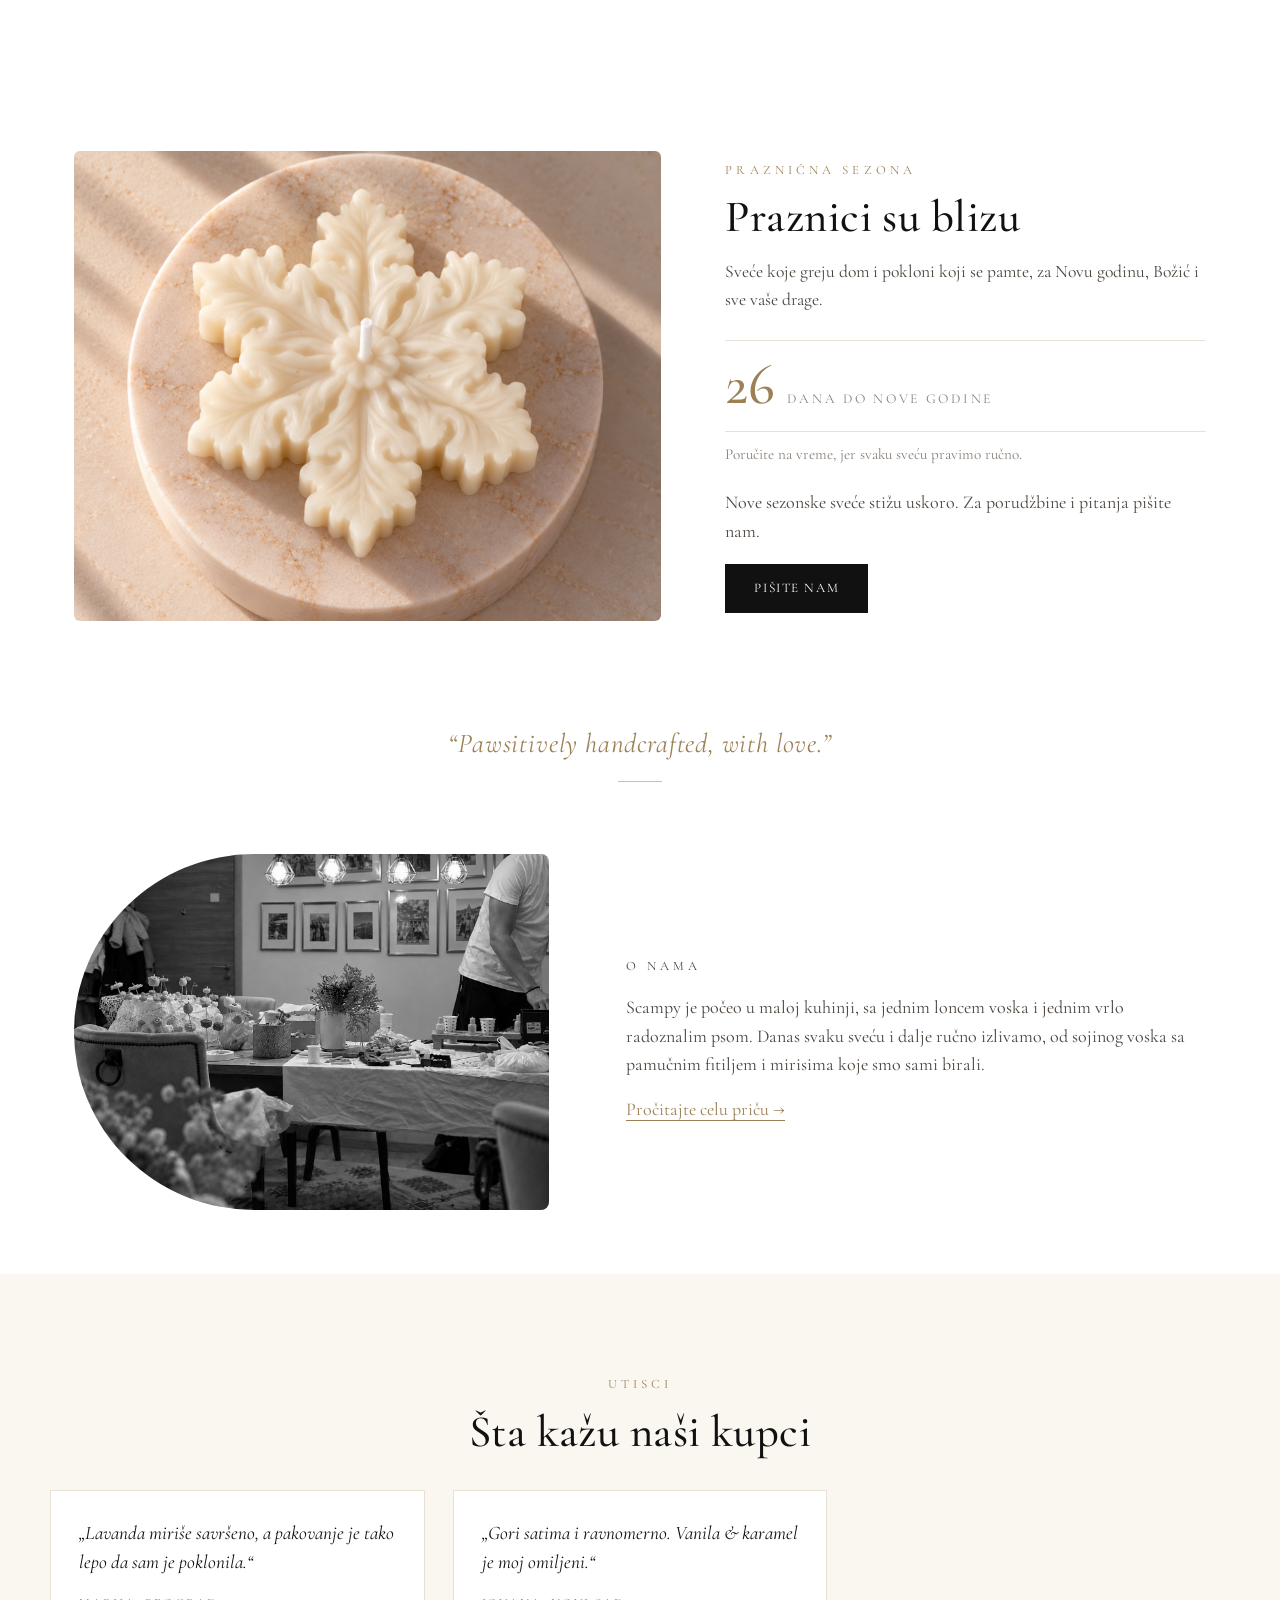
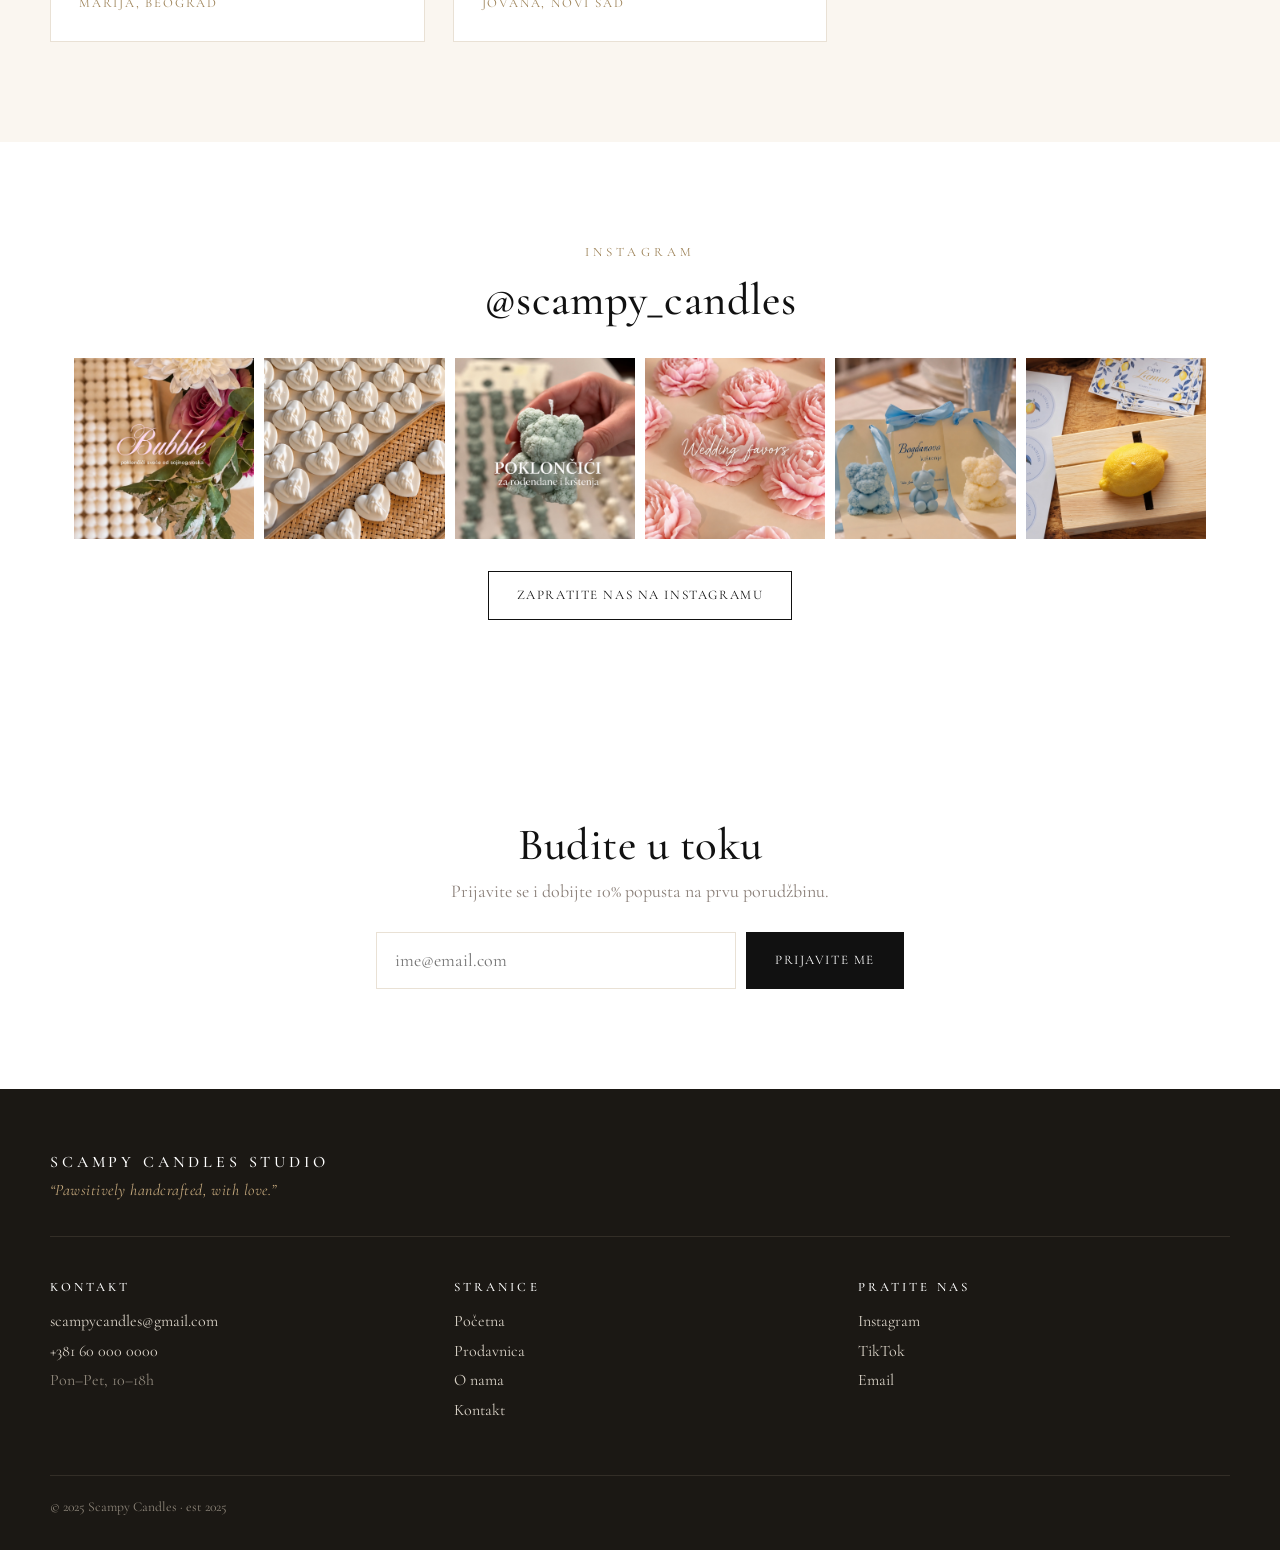
==== commit be2fb7c4: "copy: home chooser reads 'Pronađite nešto posebno' / 'Za koju priliku birate?' Co-Authored-By: Claud" ====
--- a/index.html
+++ b/index.html
@@ -50,8 +50,8 @@
     <!-- Two ways in: candles as gifts for guests, or candles for your own home -->
     <section class="section paths">
       <header class="section__head">
-        <p class="eyebrow">Za koju priliku birate?</p>
-        <h2 class="section__title">Šta tražite?</h2>
+        <p class="eyebrow">Pronađite nešto posebno</p>
+        <h2 class="section__title">Za koju priliku birate?</h2>
       </header>
       <div class="paths__grid">
         <a class="path" href="prodavnica.html?c=pokloni">
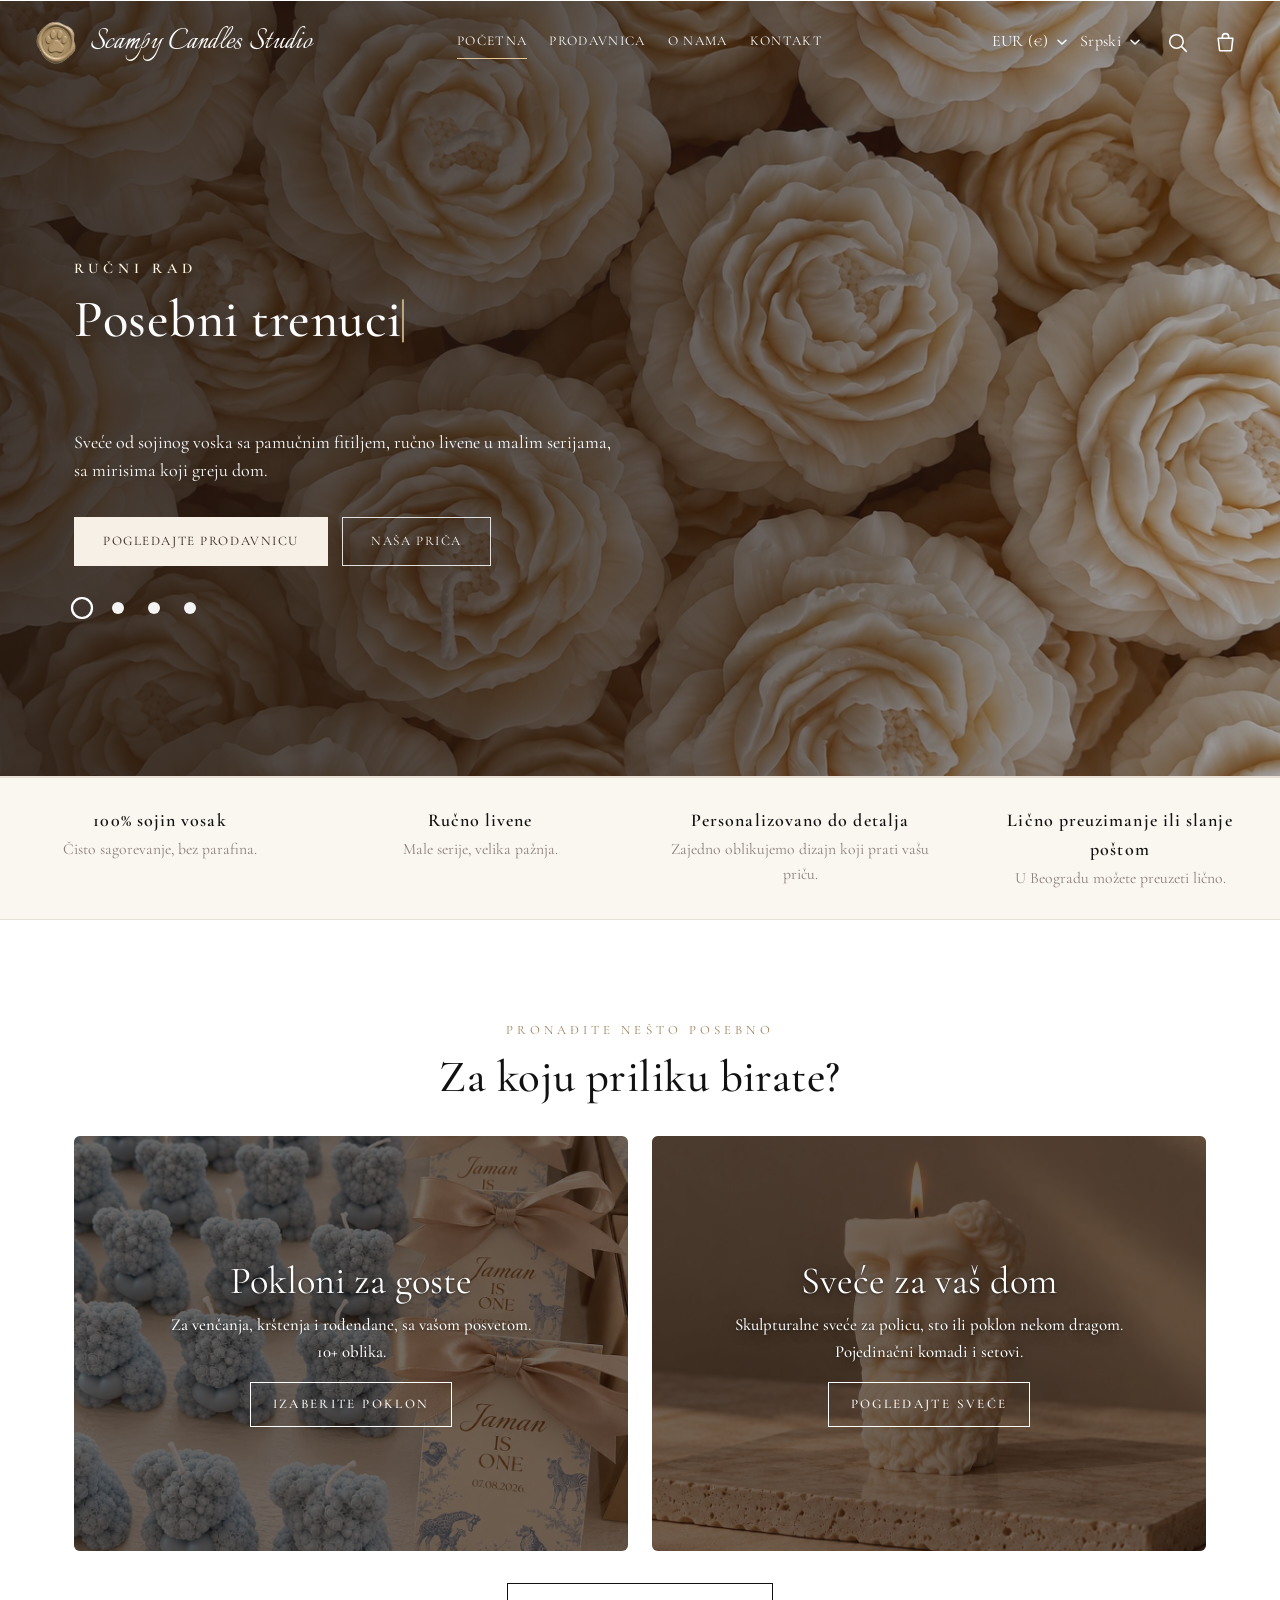
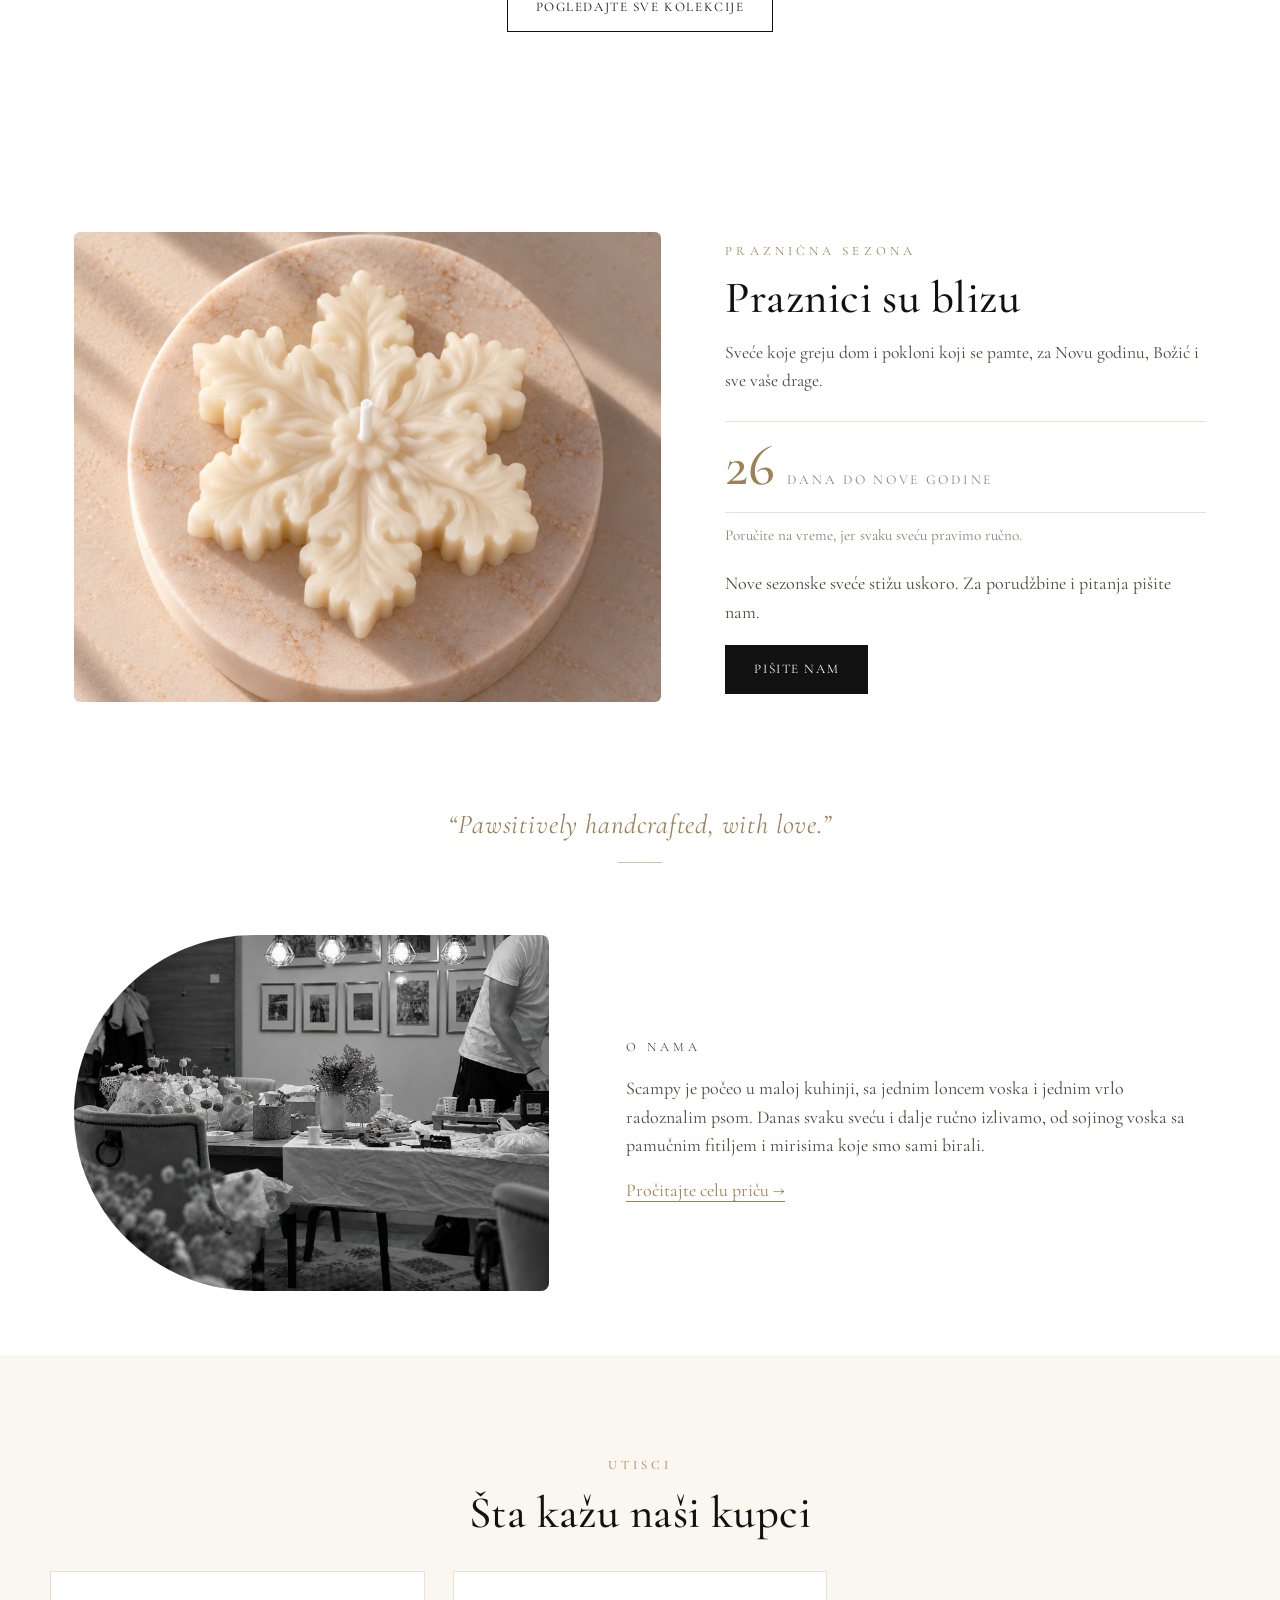
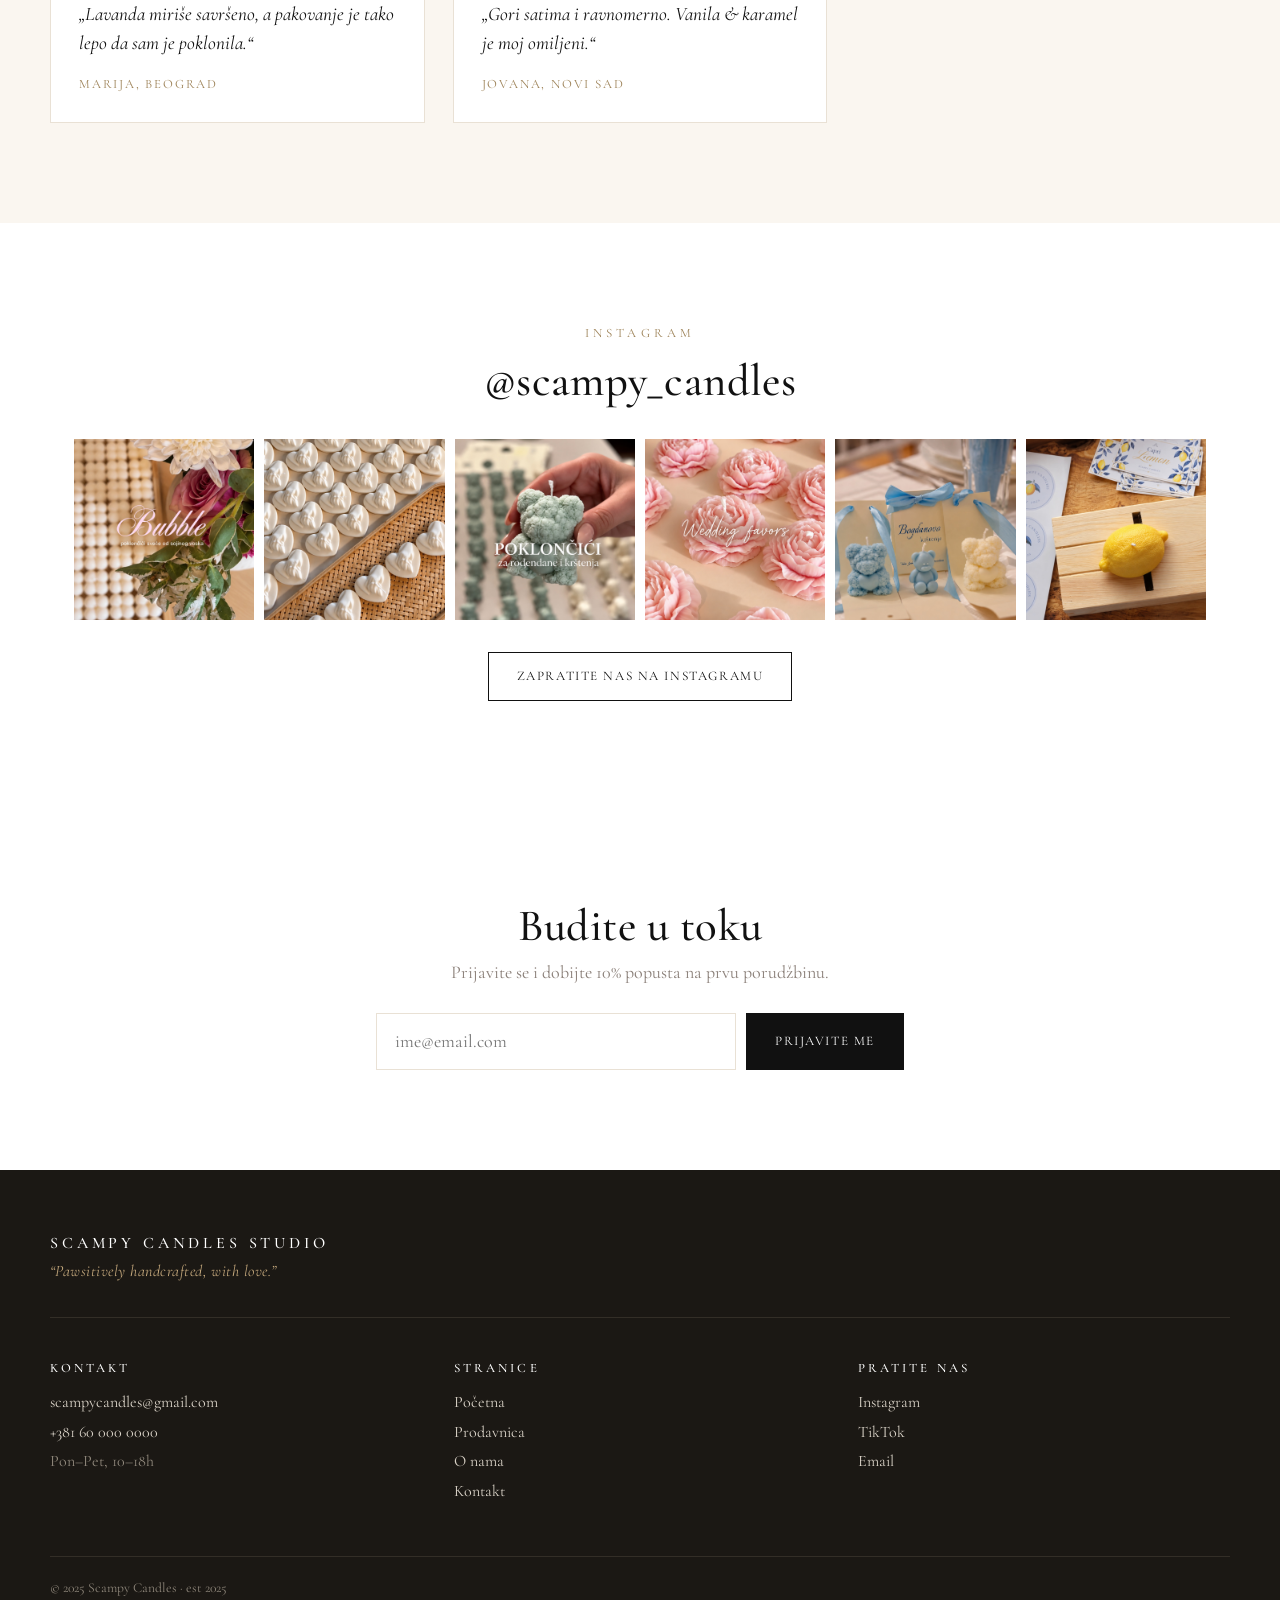
==== commit fee15595: "feat: 'Pogledajte sve kolekcije' button under the home chooser cards Co-Authored-By: Claude Opus 5.5" ====
--- a/index.html
+++ b/index.html
@@ -71,6 +71,7 @@
           </span>
         </a>
       </div>
+      <p class="center paths__all"><a class="btn btn--ghost" href="kolekcije.html">Pogledajte sve kolekcije</a></p>
     </section>
 
     <!-- The season: text, picture and countdown change by themselves with the date (see SEASONS in pages.js) -->
--- a/style.css
+++ b/style.css
@@ -1636,3 +1636,4 @@
   .season__lead { margin-inline: auto; }
   .season__count { justify-content: center; }
 }
+.paths__all { margin-top: 32px; }
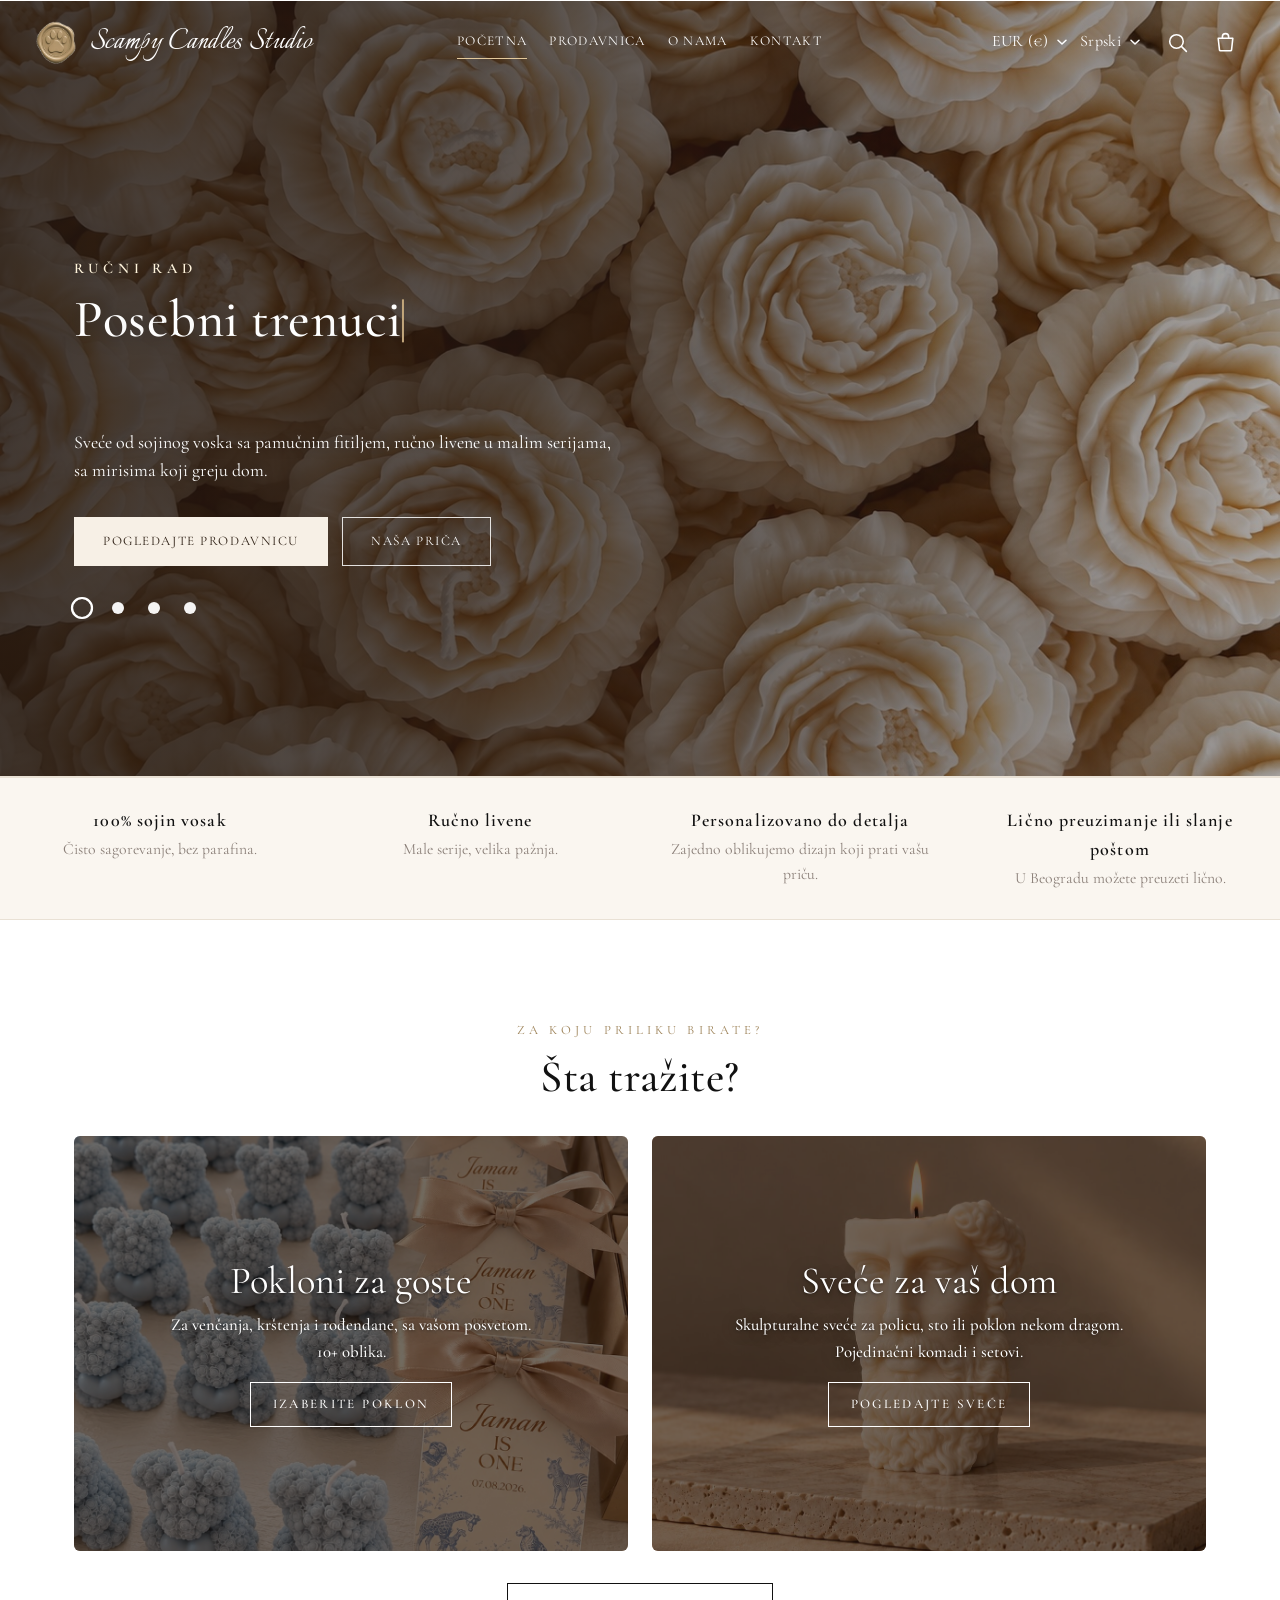
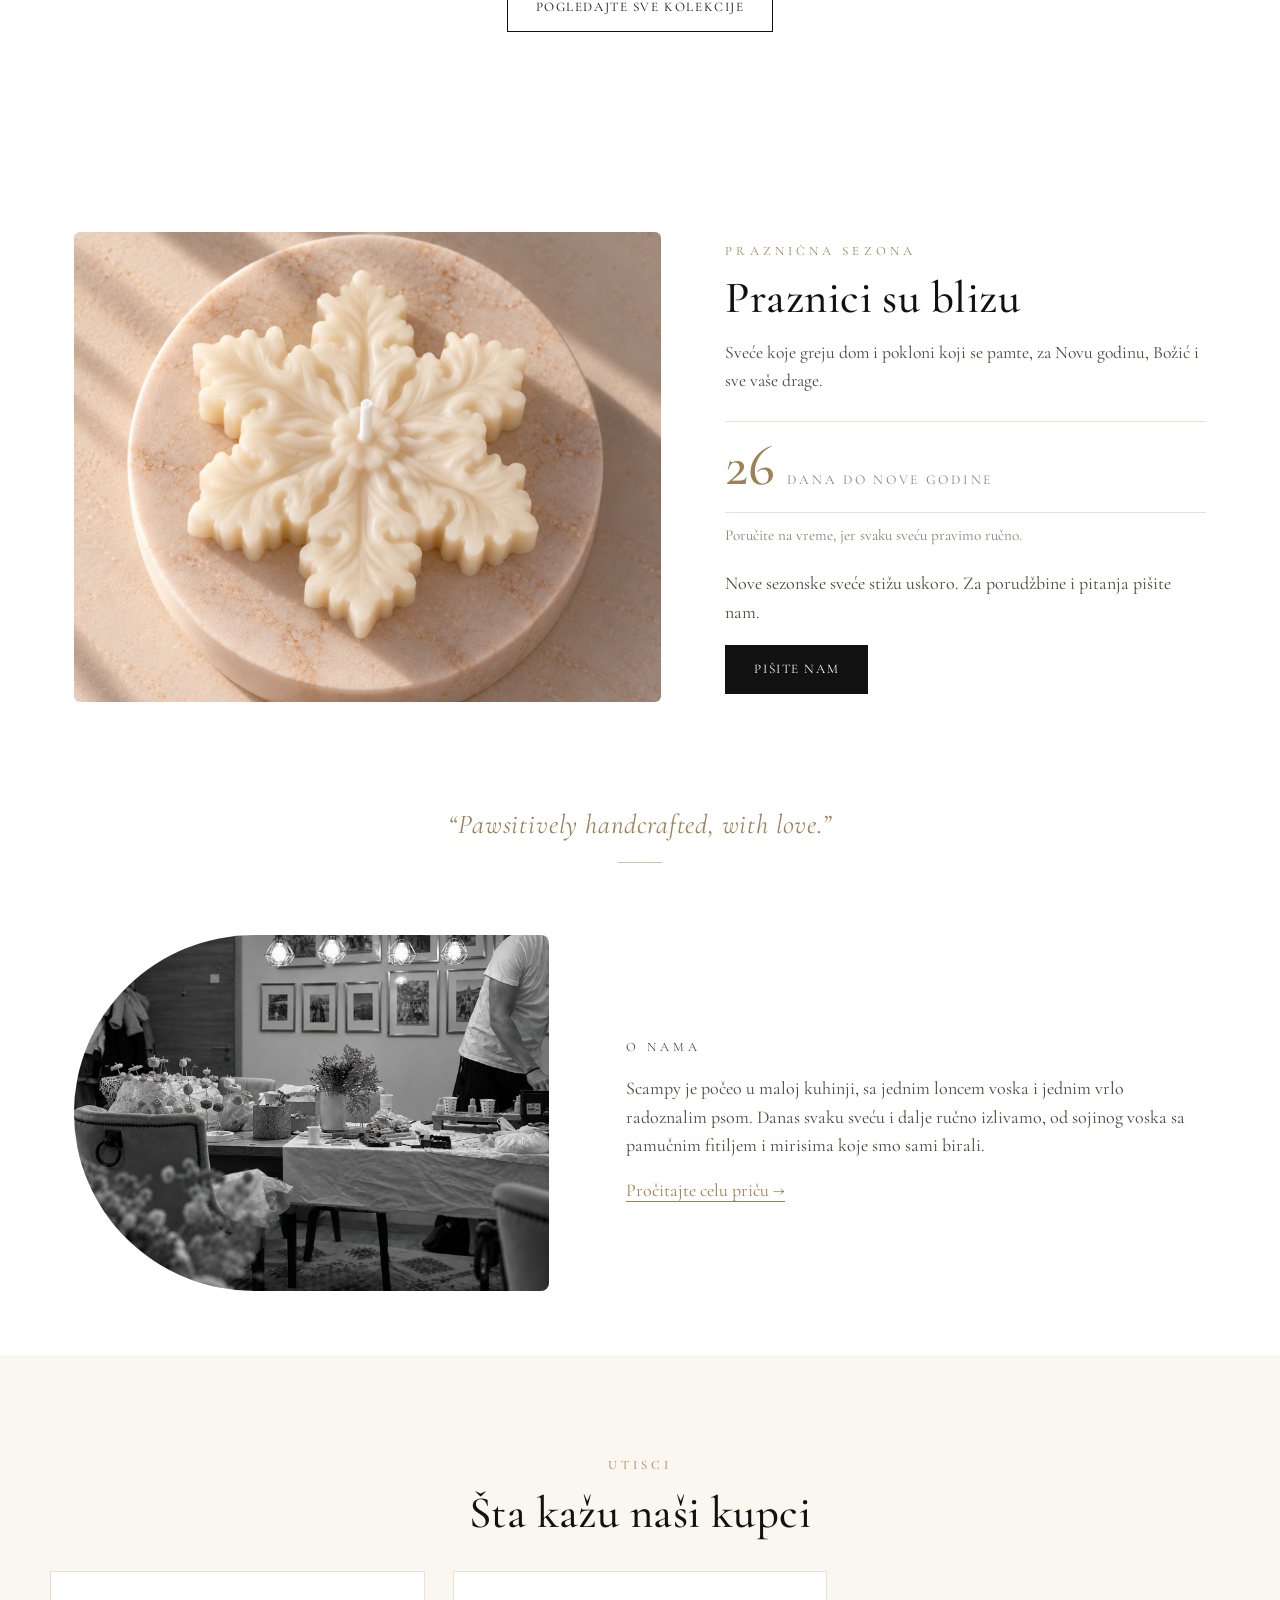
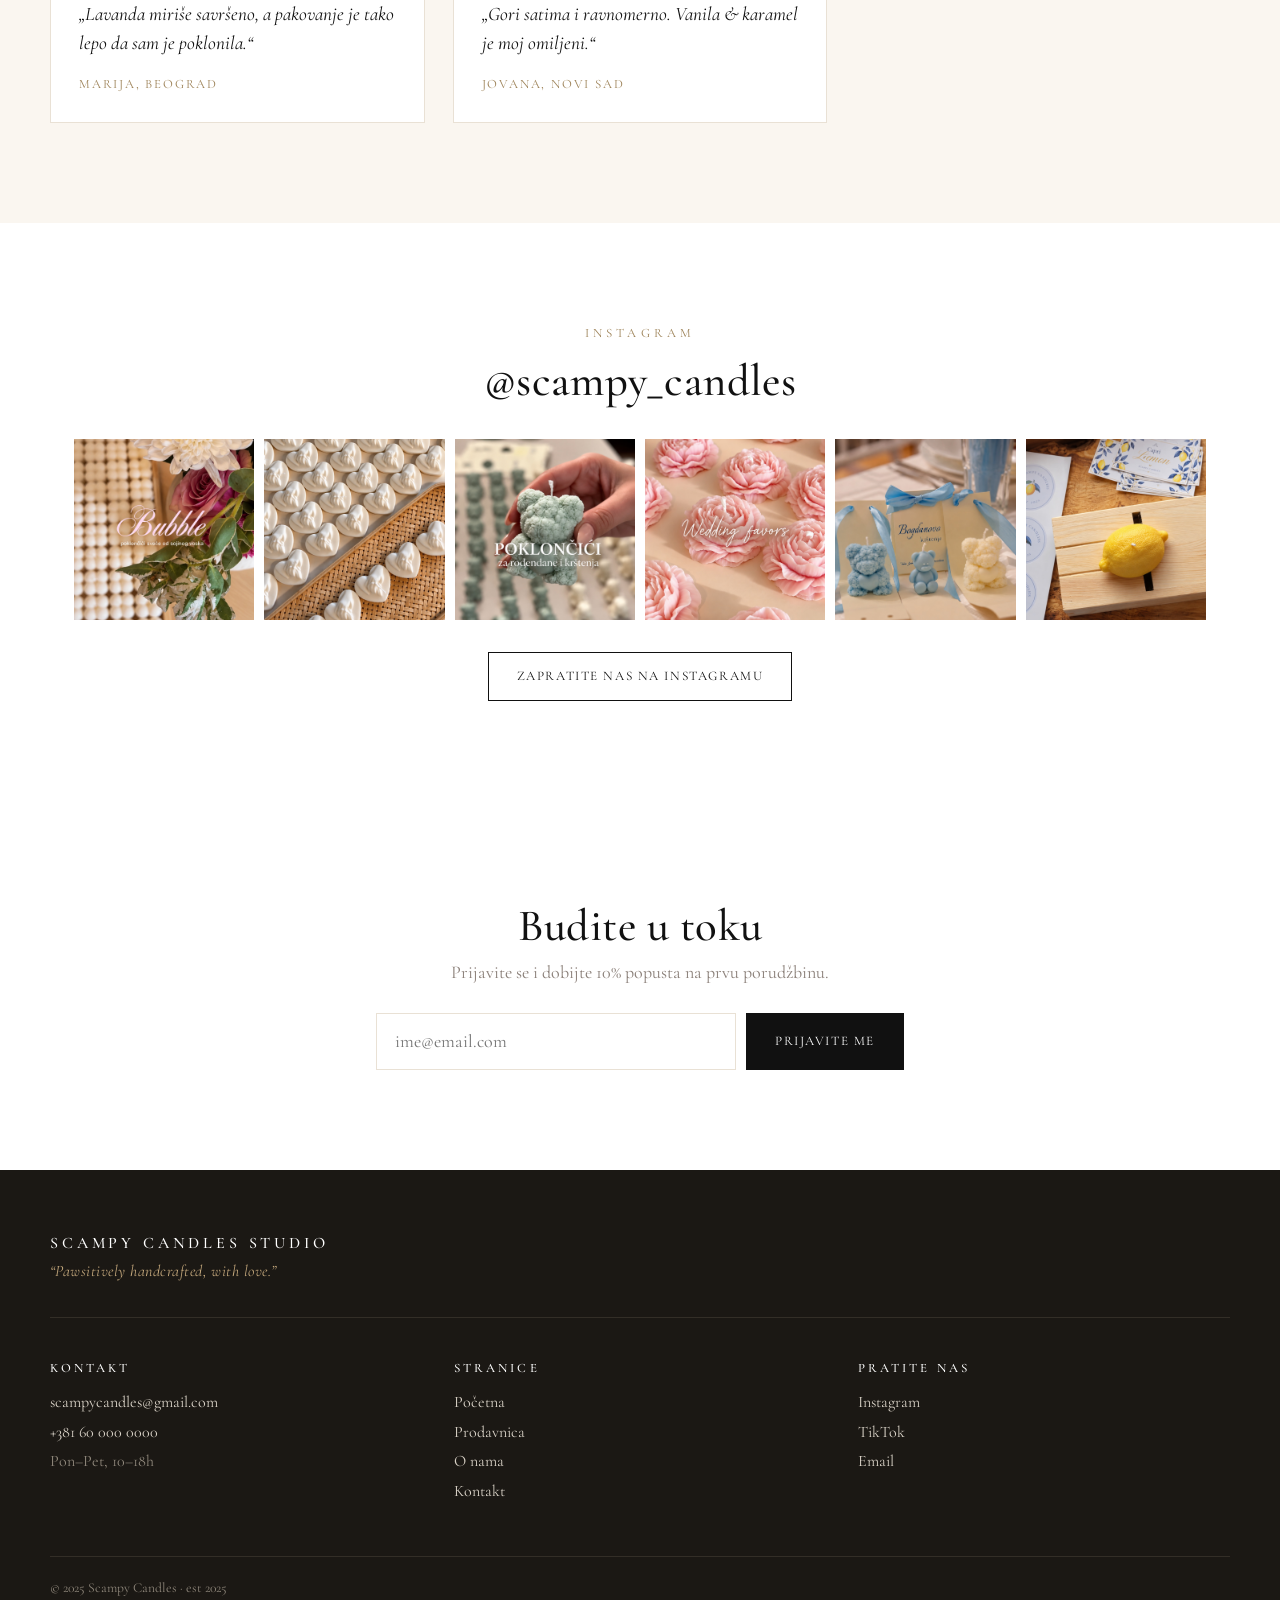
==== commit 90c2f208: "copy: home chooser heading back to 'Za koju priliku birate?' / 'Šta tražite?' Co-Authored-By: Claude" ====
--- a/index.html
+++ b/index.html
@@ -50,8 +50,8 @@
     <!-- Two ways in: candles as gifts for guests, or candles for your own home -->
     <section class="section paths">
       <header class="section__head">
-        <p class="eyebrow">Pronađite nešto posebno</p>
-        <h2 class="section__title">Za koju priliku birate?</h2>
+        <p class="eyebrow">Za koju priliku birate?</p>
+        <h2 class="section__title">Šta tražite?</h2>
       </header>
       <div class="paths__grid">
         <a class="path" href="prodavnica.html?c=pokloni">
